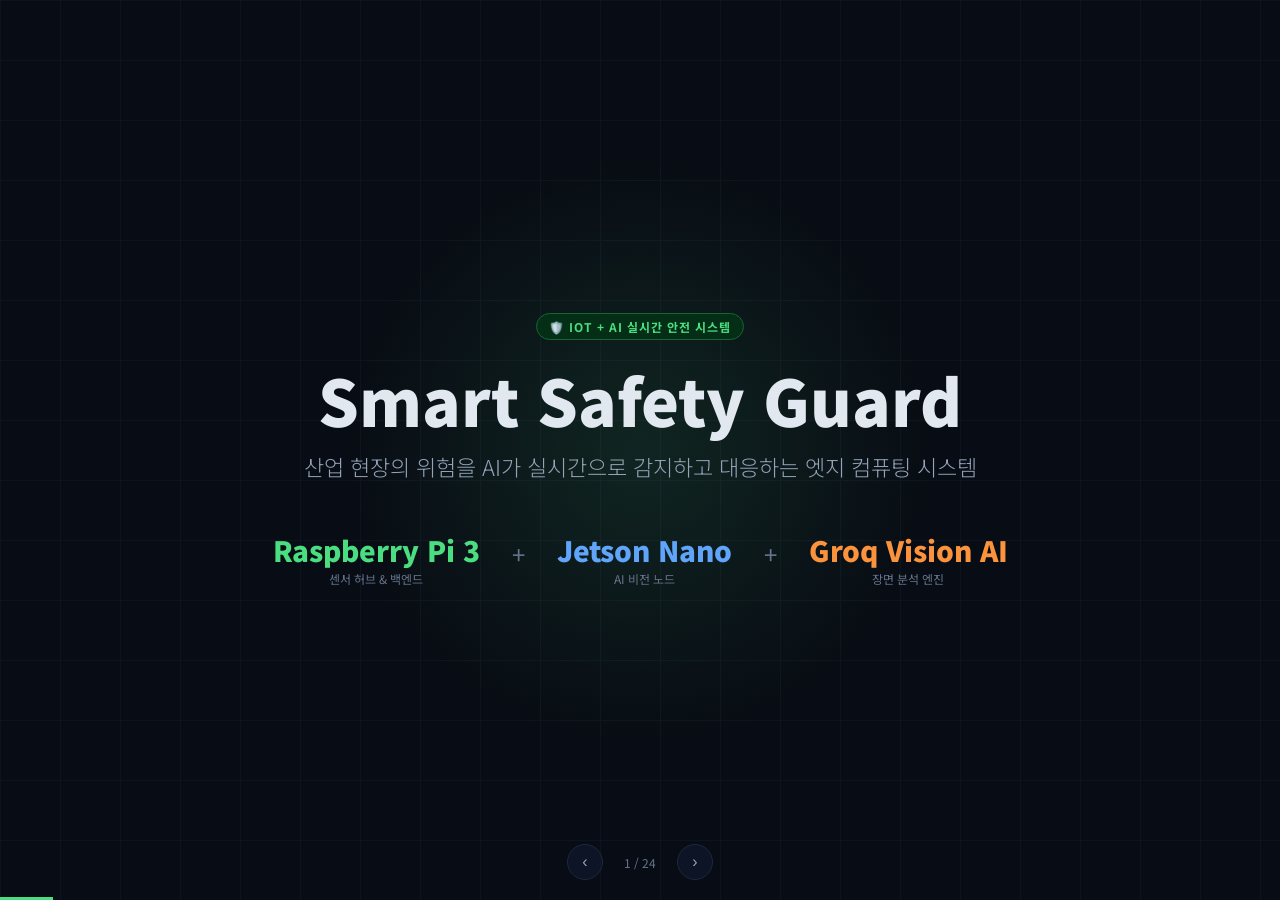
==== presentation.html @ 39b4d08e "Implement code changes to enhance functionality and improve performance" ====
<!DOCTYPE html>
<html lang="ko">
<head>
<meta charset="UTF-8"/>
<meta name="viewport" content="width=device-width, initial-scale=1.0"/>
<title>Smart Safety Guard — Presentation</title>
<link href="https://fonts.googleapis.com/css2?family=Noto+Sans+KR:wght@300;400;700;900&family=JetBrains+Mono:wght@400;700&display=swap" rel="stylesheet"/>
<style>
*,*::before,*::after{box-sizing:border-box;margin:0;padding:0;}
:root{
  --bg:#080c14; --s:#0f172a; --s2:#1e293b; --bd:#1e293b;
  --tx:#e2e8f0; --mu:#64748b; --sub:#94a3b8;
  --grn:#4ade80; --red:#f87171; --ora:#fb923c;
  --blu:#60a5fa; --pur:#c084fc; --yel:#fbbf24;
  --grn-bg:#052e16; --red-bg:#1c0a0a; --blu-bg:#0f172a;
}
html,body{width:100%;height:100%;overflow:hidden;background:var(--bg);
  font-family:"Noto Sans KR",system-ui,sans-serif;color:var(--tx);}

/* ── SLIDE ENGINE ─────────────────────────────────────────────────── */
.deck{width:100vw;height:100vh;position:relative;overflow:hidden;}
.slide{
  position:absolute;inset:0;
  display:flex;flex-direction:column;justify-content:center;align-items:center;
  padding:60px;
  opacity:0;transform:translateX(60px);
  transition:all .5s cubic-bezier(.4,0,.2,1);
  pointer-events:none;
}
.slide.active{opacity:1;transform:translateX(0);pointer-events:auto;}
.slide.exit{opacity:0;transform:translateX(-60px);}

/* ── PROGRESS & NAV ────────────────────────────────────────────────── */
.progress{position:fixed;bottom:0;left:0;height:3px;background:var(--grn);transition:width .4s;}
.nav{position:fixed;bottom:20px;left:50%;transform:translateX(-50%);
  display:flex;gap:12px;align-items:center;z-index:99;}
.nav-btn{width:36px;height:36px;border-radius:50%;border:1px solid var(--bd);
  background:rgba(15,23,42,.8);color:var(--sub);cursor:pointer;
  font-size:16px;display:flex;align-items:center;justify-content:center;transition:.2s;}
.nav-btn:hover{background:var(--s2);color:var(--tx);}
.slide-counter{font-size:12px;color:var(--mu);min-width:50px;text-align:center;font-variant-numeric:tabular-nums;}

/* ── COMMON ────────────────────────────────────────────────────────── */
.badge{display:inline-flex;align-items:center;gap:6px;padding:4px 12px;
  border-radius:999px;font-size:12px;font-weight:700;letter-spacing:.08em;text-transform:uppercase;}
.badge-grn{background:#052e16;color:var(--grn);border:1px solid #166534;}
.badge-red{background:var(--red-bg);color:var(--red);border:1px solid #7f1d1d;}
.badge-blu{background:var(--blu-bg);color:var(--blu);border:1px solid #1e3a6e;}
.badge-ora{background:#1c0f05;color:var(--ora);border:1px solid #7c2d12;}

.card{background:var(--s);border:1px solid var(--bd);border-radius:12px;padding:24px;}
.card-sm{background:var(--s);border:1px solid var(--bd);border-radius:10px;padding:16px;}
.img-box{background:var(--s2);border:2px dashed var(--bd);border-radius:10px;
  display:flex;flex-direction:column;align-items:center;justify-content:center;
  gap:8px;color:var(--mu);font-size:13px;text-align:center;}
.img-note{font-size:11px;color:var(--mu);margin-top:4px;}

.tag{font-size:11px;font-weight:700;padding:2px 8px;border-radius:4px;
  text-transform:uppercase;letter-spacing:.06em;}
.tag-grn{background:#052e16;color:var(--grn);}
.tag-red{background:var(--red-bg);color:var(--red);}
.tag-blu{background:var(--blu-bg);color:var(--blu);}
.tag-ora{background:#1c0f05;color:var(--ora);}
.tag-pur{background:#2d1557;color:var(--pur);}

.section-label{font-size:11px;font-weight:700;letter-spacing:.15em;text-transform:uppercase;
  color:var(--mu);margin-bottom:8px;}
.slide-title{font-size:42px;font-weight:900;line-height:1.15;margin-bottom:8px;}
.slide-sub{font-size:18px;color:var(--sub);font-weight:300;margin-bottom:32px;}
.h2{font-size:32px;font-weight:900;line-height:1.2;margin-bottom:6px;}
.h3{font-size:22px;font-weight:700;margin-bottom:4px;}
.body{font-size:15px;color:var(--sub);line-height:1.65;}

.grid-2{display:grid;grid-template-columns:1fr 1fr;gap:20px;width:100%;}
.grid-3{display:grid;grid-template-columns:1fr 1fr 1fr;gap:16px;width:100%;}
.grid-4{display:grid;grid-template-columns:repeat(4,1fr);gap:14px;width:100%;}

.stat-big{font-size:56px;font-weight:900;line-height:1;}
.stat-lbl{font-size:13px;color:var(--mu);margin-top:4px;font-weight:400;}

.dot{width:8px;height:8px;border-radius:50%;flex-shrink:0;}
.dot-grn{background:var(--grn);box-shadow:0 0 8px var(--grn);}
.dot-red{background:var(--red);box-shadow:0 0 8px var(--red);}
.dot-ora{background:var(--ora);box-shadow:0 0 8px var(--ora);}
.dot-blu{background:var(--blu);box-shadow:0 0 8px var(--blu);}

.flow-arrow{color:var(--mu);font-size:20px;margin:0 8px;}

.comparison-table{width:100%;border-collapse:collapse;font-size:14px;}
.comparison-table th{padding:10px 16px;text-align:left;font-size:11px;font-weight:700;
  letter-spacing:.1em;text-transform:uppercase;color:var(--mu);border-bottom:2px solid var(--bd);}
.comparison-table td{padding:10px 16px;border-bottom:1px solid var(--s2);color:var(--sub);}
.comparison-table tr:last-child td{border-bottom:none;}
.comparison-table .our{color:var(--grn);font-weight:700;}
.comparison-table .no{color:var(--mu);}
.comparison-table .yes{color:var(--grn);}
.comparison-table .partial{color:var(--yel);}
.comparison-table .highlight-row td{background:#052e16;}

/* accent line on left edge of slide */
.slide-accent{position:absolute;left:0;top:15%;bottom:15%;width:4px;
  border-radius:2px;background:linear-gradient(180deg,transparent,var(--grn),transparent);}

/* timeline */
.timeline{display:flex;flex-direction:column;gap:16px;width:100%;}
.tl-item{display:flex;gap:16px;align-items:flex-start;}
.tl-dot{width:10px;height:10px;border-radius:50%;margin-top:5px;flex-shrink:0;}
.tl-line{width:2px;background:var(--bd);flex-shrink:0;margin:0 4px;}
.tl-content{flex:1;}

/* sensor card */
.sensor-chip{display:flex;align-items:center;gap:10px;
  background:var(--s);border:1px solid var(--bd);border-radius:8px;padding:12px 16px;}
.sensor-icon{font-size:22px;flex-shrink:0;}
.sensor-name{font-size:13px;font-weight:700;}
.sensor-why{font-size:11px;color:var(--mu);margin-top:2px;}

/* scenario step */
.step{display:flex;align-items:center;gap:12px;
  background:var(--s);border:1px solid var(--bd);border-radius:8px;padding:14px 18px;}
.step-num{width:28px;height:28px;border-radius:50%;background:var(--s2);
  display:flex;align-items:center;justify-content:center;font-size:12px;
  font-weight:700;color:var(--sub);flex-shrink:0;}
.step-txt{font-size:14px;}
.step-arrow{color:var(--mu);font-size:18px;flex-shrink:0;}

/* code block */
.code{background:#020712;border:1px solid var(--bd);border-radius:8px;
  padding:16px 20px;font-family:"JetBrains Mono",monospace;font-size:12px;
  color:#94a3b8;line-height:1.7;}
.code .k{color:#60a5fa;} .code .s{color:#4ade80;} .code .n{color:#fb923c;}
.code .c{color:#334155;}

/* accent bar on slide top */
.top-bar{width:100%;display:flex;align-items:center;justify-content:space-between;
  margin-bottom:36px;flex-shrink:0;}

/* TITLE SLIDE specific */
.title-bg{position:absolute;inset:0;overflow:hidden;z-index:0;}
.title-grid{position:absolute;inset:0;
  background-image:linear-gradient(var(--bd) 1px,transparent 1px),
                   linear-gradient(90deg,var(--bd) 1px,transparent 1px);
  background-size:60px 60px;opacity:.3;}
.title-glow{position:absolute;width:600px;height:600px;border-radius:50%;
  background:radial-gradient(circle,rgba(74,222,128,.12),transparent 70%);
  top:50%;left:50%;transform:translate(-50%,-50%);}

/* bar chart visual */
.bar-chart{display:flex;align-items:flex-end;gap:8px;height:80px;}
.bar{flex:1;border-radius:4px 4px 0 0;transition:height .5s;}

/* highlight number */
.num-highlight{font-size:48px;font-weight:900;line-height:1;
  background:linear-gradient(135deg,var(--grn),var(--blu));
  -webkit-background-clip:text;-webkit-text-fill-color:transparent;}

</style>
</head>
<body>

<div class="deck" id="deck">

<!-- ═══════════════════════════════════════════════ SLIDE 1 — TITLE -->
<section class="slide active" id="s1">
  <div class="title-bg">
    <div class="title-grid"></div>
    <div class="title-glow"></div>
  </div>
  <div style="position:relative;z-index:1;text-align:center;width:100%;">
    <div class="badge badge-grn" style="margin-bottom:24px;">🛡️ IoT + AI 실시간 안전 시스템</div>
    <h1 style="font-size:64px;font-weight:900;line-height:1.1;margin-bottom:16px;">
      Smart Safety Guard
    </h1>
    <p style="font-size:22px;color:var(--sub);font-weight:300;margin-bottom:48px;">
      산업 현장의 위험을 AI가 실시간으로 감지하고 대응하는 엣지 컴퓨팅 시스템
    </p>
    <div style="display:flex;justify-content:center;gap:32px;flex-wrap:wrap;">
      <div style="text-align:center;">
        <div style="font-size:28px;font-weight:900;color:var(--grn);">Raspberry Pi 3</div>
        <div style="font-size:12px;color:var(--mu);">센서 허브 &amp; 백엔드</div>
      </div>
      <div style="color:var(--mu);font-size:24px;line-height:2;">+</div>
      <div style="text-align:center;">
        <div style="font-size:28px;font-weight:900;color:var(--blu);">Jetson Nano</div>
        <div style="font-size:12px;color:var(--mu);">AI 비전 노드</div>
      </div>
      <div style="color:var(--mu);font-size:24px;line-height:2;">+</div>
      <div style="text-align:center;">
        <div style="font-size:28px;font-weight:900;color:var(--ora);">Groq Vision AI</div>
        <div style="font-size:12px;color:var(--mu);">장면 분석 엔진</div>
      </div>
    </div>
  </div>
</section>

<!-- ═══════════════════════════════════════════════ SLIDE 2 — PROBLEM -->
<section class="slide" id="s2">
  <div class="slide-accent"></div>
  <div class="top-bar">
    <span class="section-label">문제 인식</span>
    <span class="badge badge-red">산업재해 현황</span>
  </div>
  <div class="h2" style="margin-bottom:32px;">매년 반복되는 산업 현장 사고 😟</div>
  <div class="grid-3" style="margin-bottom:28px;">
    <div class="card" style="text-align:center;border-color:#7f1d1d;">
      <div class="stat-big" style="color:var(--red);">89,000</div>
      <div class="stat-lbl">연간 산업재해 건수 (한국)</div>
    </div>
    <div class="card" style="text-align:center;border-color:#7c2d12;">
      <div class="stat-big" style="color:var(--ora);">2,300<span style="font-size:28px;">명</span></div>
      <div class="stat-lbl">연간 산업재해 사망자 수</div>
    </div>
    <div class="card" style="text-align:center;border-color:#1e3a5f;">
      <div class="stat-big" style="color:var(--blu);">27조</div>
      <div class="stat-lbl">연간 산재 경제적 손실 (원)</div>
    </div>
  </div>
  <!-- IMAGE PLACEHOLDER -->
  <div class="img-box" style="width:100%;height:140px;">
    <span style="font-size:32px;">🖼️</span>
    <span>산업 현장 사고 뉴스 이미지 삽입</span>
    <span class="img-note">가스 폭발 / 화재 / 작업자 사고 관련 사진</span>
  </div>
</section>

<!-- ═══════════════════════════════════════════════ SLIDE 3 — WHY THIS PROJECT -->
<section class="slide" id="s3">
  <div class="slide-accent" style="background:linear-gradient(180deg,transparent,var(--ora),transparent);"></div>
  <div class="top-bar">
    <span class="section-label">프로젝트 동기</span>
    <span class="badge badge-ora">Motivation</span>
  </div>
  <div class="h2" style="margin-bottom:32px;">기존 시스템으로는 부족하다</div>
  <div class="grid-2">
    <div>
      <div class="h3" style="color:var(--red);margin-bottom:16px;">❌ 기존 방식의 한계</div>
      <div style="display:flex;flex-direction:column;gap:10px;">
        <div class="step"><span style="font-size:18px;">📹</span><div><b>CCTV만으로는</b><br/><span class="body">사람이 직접 모니터링 → 24시간 불가능</span></div></div>
        <div class="step"><span style="font-size:18px;">🚨</span><div><b>단순 센서 경보</b><br/><span class="body">센서 단독 동작 → 오경보 빈번, 맥락 파악 불가</span></div></div>
        <div class="step"><span style="font-size:18px;">💸</span><div><b>산업용 솔루션</b><br/><span class="body">수천만 원 비용 → 중소 사업장 도입 불가</span></div></div>
        <div class="step"><span style="font-size:18px;">📱</span><div><b>원격 대응 없음</b><br/><span class="body">현장에 없으면 아무것도 할 수 없음</span></div></div>
      </div>
    </div>
    <div>
      <div class="h3" style="color:var(--grn);margin-bottom:16px;">✅ 우리가 만든 것</div>
      <div style="display:flex;flex-direction:column;gap:10px;">
        <div class="step"><span style="font-size:18px;">🤖</span><div><b>AI 자동 분석</b><br/><span class="body">카메라 영상을 AI가 24시간 자동 판단</span></div></div>
        <div class="step"><span style="font-size:18px;">🔗</span><div><b>멀티 센서 융합</b><br/><span class="body">5종 센서 + 카메라 + AI → 정확한 위험 판단</span></div></div>
        <div class="step"><span style="font-size:18px;">💰</span><div><b>저비용 엣지 컴퓨팅</b><br/><span class="body">$100 이하 하드웨어로 엔터프라이즈급 기능</span></div></div>
        <div class="step"><span style="font-size:18px;">📲</span><div><b>텔레그램 원격 제어</b><br/><span class="body">어디서든 실시간 확인 및 제어</span></div></div>
      </div>
    </div>
  </div>
</section>

<!-- ═══════════════════════════════════════════════ SLIDE 4 — SYSTEM OVERVIEW -->
<section class="slide" id="s4">
  <div class="top-bar">
    <span class="section-label">시스템 개요</span>
    <span class="badge badge-blu">System Overview</span>
  </div>
  <div class="h2" style="text-align:center;margin-bottom:36px;">하나의 시스템, 세 가지 핵심 기능</div>
  <div class="grid-3" style="margin-bottom:24px;">
    <div class="card" style="text-align:center;border-color:#166534;">
      <div style="font-size:48px;margin-bottom:12px;">📡</div>
      <div class="h3" style="color:var(--grn);">감지 (Sense)</div>
      <div class="body" style="margin-top:8px;">5종 센서 + USB 카메라<br/>실시간 환경 데이터 수집</div>
      <div style="margin-top:12px;display:flex;flex-direction:column;gap:4px;">
        <span class="tag tag-grn">가스 · 온도 · 거리</span>
        <span class="tag tag-grn">움직임 · 사람 탐지</span>
      </div>
    </div>
    <div class="card" style="text-align:center;border-color:#1e3a5f;">
      <div style="font-size:48px;margin-bottom:12px;">🧠</div>
      <div class="h3" style="color:var(--blu);">분석 (Analyze)</div>
      <div class="body" style="margin-top:8px;">YOLOv5 엣지 AI + Groq Vision<br/>맥락을 이해하는 지능형 판단</div>
      <div style="margin-top:12px;display:flex;flex-direction:column;gap:4px;">
        <span class="tag tag-blu">실시간 사람 탐지</span>
        <span class="tag tag-blu">AI 장면 분석</span>
      </div>
    </div>
    <div class="card" style="text-align:center;border-color:#7c2d12;">
      <div style="font-size:48px;margin-bottom:12px;">🚨</div>
      <div class="h3" style="color:var(--ora);">대응 (Alert)</div>
      <div class="body" style="margin-top:8px;">다층 경보 시스템<br/>자동 액추에이터 + 텔레그램</div>
      <div style="margin-top:12px;display:flex;flex-direction:column;gap:4px;">
        <span class="tag tag-ora">LED · 버저 · 팬</span>
        <span class="tag tag-ora">텔레그램 실시간 알림</span>
      </div>
    </div>
  </div>
  <div class="img-box" style="width:100%;height:100px;">
    <span style="font-size:24px;">🖼️</span>
    <span>전체 시스템 사진 (센서 + Pi + Jetson Nano + 모니터)</span>
  </div>
</section>

<!-- ═══════════════════════════════════════════════ SLIDE 5 — ARCHITECTURE -->
<section class="slide" id="s5">
  <div class="top-bar">
    <span class="section-label">시스템 아키텍처</span>
    <span class="badge badge-blu">Architecture</span>
  </div>
  <div class="h2" style="margin-bottom:28px;">두 노드 엣지 컴퓨팅 구조</div>
  <div style="width:100%;display:flex;gap:16px;align-items:stretch;">
    <!-- Sensors -->
    <div class="card" style="flex:1;border-color:#166534;">
      <div class="section-label" style="color:var(--grn);">센서 레이어</div>
      <div style="display:flex;flex-direction:column;gap:6px;margin-top:10px;font-size:13px;">
        <div>💨 MQ-2 가스 센서</div>
        <div>🌡️ DHT22 온습도</div>
        <div>📏 HC-SR04 초음파</div>
        <div>🔦 PIR 동작 감지</div>
        <div>📷 USB 웹캠</div>
      </div>
    </div>
    <div class="step-arrow">→</div>
    <!-- Jetson Nano -->
    <div class="card" style="flex:1.3;border-color:#1e3a5f;">
      <div class="section-label" style="color:var(--blu);">Jetson Nano</div>
      <div style="font-size:12px;margin-top:10px;color:var(--sub);line-height:1.7;">
        🤖 YOLOv5n 실행<br/>
        👁️ 사람 탐지 + 위험구역<br/>
        🖼️ 프레임 10FPS → Pi 전송<br/>
        <span style="color:var(--blu);">POST /api/frame<br/>POST /api/detection</span>
      </div>
    </div>
    <div class="step-arrow">→</div>
    <!-- Raspberry Pi -->
    <div class="card" style="flex:1.8;border-color:#7c2d12;border-width:2px;">
      <div class="section-label" style="color:var(--ora);">Raspberry Pi 3 — 중앙 허브</div>
      <div style="display:grid;grid-template-columns:1fr 1fr;gap:6px;margin-top:10px;font-size:12px;color:var(--sub);">
        <div>🐍 Flask API :5000</div>
        <div>🗄️ SQLite DB</div>
        <div>⚡ SSE 실시간 스트림</div>
        <div>🤖 Groq Vision AI</div>
        <div>📲 텔레그램 봇</div>
        <div>⏱️ 2초 센서 폴링</div>
      </div>
    </div>
    <div class="step-arrow">→</div>
    <!-- Clients -->
    <div style="display:flex;flex-direction:column;gap:8px;flex:1;">
      <div class="card-sm" style="border-color:#1e3a6e;">
        <div style="font-size:11px;color:var(--blu);">🌐 웹 대시보드</div>
        <div style="font-size:11px;color:var(--mu);">실시간 3열 레이아웃</div>
      </div>
      <div class="card-sm" style="border-color:#166534;">
        <div style="font-size:11px;color:var(--grn);">📱 텔레그램 봇</div>
        <div style="font-size:11px;color:var(--mu);">원격 알림 + 제어</div>
      </div>
      <div class="card-sm" style="border-color:#7c2d12;">
        <div style="font-size:11px;color:var(--ora);">🚨 액추에이터</div>
        <div style="font-size:11px;color:var(--mu);">LED · 버저 · 팬</div>
      </div>
    </div>
  </div>
</section>

<!-- ═══════════════════════════════════════════════ SLIDE 6 — HARDWARE -->
<section class="slide" id="s6">
  <div class="top-bar">
    <span class="section-label">하드웨어 구성</span>
    <span class="badge badge-grn">Hardware Stack</span>
  </div>
  <div class="h2" style="margin-bottom:28px;">센서 선택의 이유</div>
  <div style="display:grid;grid-template-columns:repeat(5,1fr);gap:12px;width:100%;margin-bottom:20px;">
    <div class="card" style="text-align:center;">
      <div style="font-size:32px;margin-bottom:8px;">💨</div>
      <div style="font-size:13px;font-weight:700;">MQ-2</div>
      <div class="tag tag-red" style="margin-top:6px;">가스/연기</div>
      <div style="font-size:11px;color:var(--mu);margin-top:8px;">화재·가스 누출 초기 감지. 디지털 출력으로 간단한 연결</div>
    </div>
    <div class="card" style="text-align:center;">
      <div style="font-size:32px;margin-bottom:8px;">🌡️</div>
      <div style="font-size:13px;font-weight:700;">DHT22</div>
      <div class="tag tag-ora" style="margin-top:6px;">온도·습도</div>
      <div style="font-size:11px;color:var(--mu);margin-top:8px;">과열 감지 및 작업 환경 쾌적도 측정. 정밀도 높음</div>
    </div>
    <div class="card" style="text-align:center;">
      <div style="font-size:32px;margin-bottom:8px;">📏</div>
      <div style="font-size:13px;font-weight:700;">HC-SR04</div>
      <div class="tag tag-blu" style="margin-top:6px;">초음파 거리</div>
      <div style="font-size:11px;color:var(--mu);margin-top:8px;">위험구역 침입 감지. 50cm 이하 접근 시 즉시 경보</div>
    </div>
    <div class="card" style="text-align:center;">
      <div style="font-size:32px;margin-bottom:8px;">🔦</div>
      <div style="font-size:13px;font-weight:700;">PIR</div>
      <div class="tag tag-pur" style="margin-top:6px;">동작 감지</div>
      <div style="font-size:11px;color:var(--mu);margin-top:8px;">저전력·저비용으로 사람 움직임을 빠르게 감지</div>
    </div>
    <div class="card" style="text-align:center;">
      <div style="font-size:32px;margin-bottom:8px;">📷</div>
      <div style="font-size:13px;font-weight:700;">USB Webcam</div>
      <div class="tag tag-grn" style="margin-top:6px;">비전</div>
      <div style="font-size:11px;color:var(--mu);margin-top:8px;">Jetson Nano와 연결. 640×480 영상을 AI가 분석</div>
    </div>
  </div>
  <!-- Actuators -->
  <div class="card" style="width:100%;">
    <div class="section-label" style="margin-bottom:12px;">액추에이터 (Actuators) — 자동 대응 장치</div>
    <div style="display:flex;gap:24px;">
      <div style="display:flex;align-items:center;gap:8px;"><span style="font-size:20px;">💡</span><div><b style="font-size:13px;">LED (위험/안전)</b><br/><span style="font-size:11px;color:var(--mu);">경보 시 빨간 LED, 정상 시 초록 LED</span></div></div>
      <div style="display:flex;align-items:center;gap:8px;"><span style="font-size:20px;">🔔</span><div><b style="font-size:13px;">버저 (Buzzer)</b><br/><span style="font-size:11px;color:var(--mu);">새 경보 발생 시 3초 자동 경보음</span></div></div>
      <div style="display:flex;align-items:center;gap:8px;"><span style="font-size:20px;">🌀</span><div><b style="font-size:13px;">냉각 팬</b><br/><span style="font-size:11px;color:var(--mu);">가스/과열 감지 시 자동 환기</span></div></div>
    </div>
  </div>
</section>

<!-- ═══════════════════════════════════════════════ SLIDE 7 — AI STACK -->
<section class="slide" id="s7">
  <div class="top-bar">
    <span class="section-label">AI 기술 스택</span>
    <span class="badge badge-pur" style="background:#2d1557;color:var(--pur);border-color:#7e22ce;">AI Stack</span>
  </div>
  <div class="h2" style="margin-bottom:28px;">두 단계의 AI — 엣지 + 클라우드</div>
  <div class="grid-2">
    <!-- YOLOv5 -->
    <div class="card" style="border-color:#1e3a5f;">
      <div style="display:flex;align-items:center;gap:12px;margin-bottom:16px;">
        <span style="font-size:32px;">🦾</span>
        <div>
          <div class="h3">YOLOv5n on Jetson Nano</div>
          <div class="badge badge-blu" style="font-size:10px;margin-top:4px;">엣지 AI (Edge AI)</div>
        </div>
      </div>
      <div style="display:flex;flex-direction:column;gap:8px;">
        <div class="card-sm" style="font-size:13px;"><b>역할:</b> 사람 실시간 탐지 (5 FPS)</div>
        <div class="card-sm" style="font-size:13px;"><b>위험구역:</b> 미리 설정한 픽셀 영역 침입 감지</div>
        <div class="card-sm" style="font-size:13px;"><b>왜 Jetson?</b> GPU 내장 → CPU보다 10× 빠른 추론</div>
        <div class="card-sm" style="font-size:13px;"><b>왜 YOLOv5n?</b> 소형 모델 → 저지연 (latency) 실시간 처리</div>
      </div>
    </div>
    <!-- Groq Vision -->
    <div class="card" style="border-color:#7e22ce;">
      <div style="display:flex;align-items:center;gap:12px;margin-bottom:16px;">
        <span style="font-size:32px;">🔮</span>
        <div>
          <div class="h3">Groq Vision API</div>
          <div class="badge" style="background:#2d1557;color:var(--pur);border:1px solid #7e22ce;font-size:10px;margin-top:4px;">Llama 4 Scout 17B</div>
        </div>
      </div>
      <div style="display:flex;flex-direction:column;gap:8px;">
        <div class="card-sm" style="font-size:13px;"><b>역할:</b> 카메라 영상 → 안전 상황 판단</div>
        <div class="card-sm" style="font-size:13px;"><b>판단 항목:</b> 화재·연기·PPE·위험요소·사람 위치</div>
        <div class="card-sm" style="font-size:13px;"><b>왜 Groq?</b> 업계 최고속 LLM 추론 속도 (Ultra-low latency)</div>
        <div class="card-sm" style="font-size:13px;"><b>왜 Vision?</b> 센서만으로 모르는 맥락을 영상으로 보완</div>
      </div>
    </div>
  </div>
</section>

<!-- ═══════════════════════════════════════════════ SLIDE 8 — AI ANALYSIS RESULT -->
<section class="slide" id="s8">
  <div class="top-bar">
    <span class="section-label">AI 분석 결과</span>
    <span class="badge badge-pur" style="background:#2d1557;color:var(--pur);border-color:#7e22ce;">Groq Vision Output</span>
  </div>
  <div class="h2" style="margin-bottom:24px;">AI가 카메라를 보고 이렇게 분석합니다</div>
  <div class="grid-2">
    <div>
      <div class="section-label" style="margin-bottom:10px;">AI 입력 (Input)</div>
      <div class="code">
        <span class="c">// 카메라 프레임 + 센서 컨텍스트</span><br/>
        <span class="k">sensor_context</span>: {<br/>
        &nbsp;&nbsp;<span class="n">gas</span>: <span class="s">"TRIGGERED"</span>,<br/>
        &nbsp;&nbsp;<span class="n">temp</span>: <span class="s">38.5°C</span>,<br/>
        &nbsp;&nbsp;<span class="n">distance</span>: <span class="s">35cm</span>,<br/>
        &nbsp;&nbsp;<span class="n">trigger</span>: <span class="s">"GAS"</span><br/>
        }<br/>
        <span class="k">image</span>: <span class="s">JPEG frame from Nano</span>
      </div>
      <div style="margin-top:16px;">
        <div class="section-label" style="margin-bottom:10px;">AI 시각 분석 가이드</div>
        <div style="display:flex;flex-direction:column;gap:6px;font-size:13px;">
          <div>🔥 화재 여부 (Fire visible?)</div>
          <div>💨 연기 여부 (Smoke/haze visible?)</div>
          <div>👷 작업자 수 및 위치</div>
          <div>🦺 PPE 착용 여부 (안전모·조끼·장갑)</div>
          <div>⚠️ 위험요소 (낙하물·유출물·막힌 통로)</div>
        </div>
      </div>
    </div>
    <div>
      <div class="section-label" style="margin-bottom:10px;">AI 출력 (Output)</div>
      <div class="card" style="border-color:#7f1d1d;margin-bottom:12px;">
        <div style="display:flex;align-items:center;gap:10px;margin-bottom:12px;">
          <span class="tag tag-red">HIGH</span>
          <span style="font-size:13px;font-weight:700;">위협 수준 (Threat Level)</span>
        </div>
        <div style="display:flex;flex-direction:column;gap:8px;font-size:13px;">
          <div><span style="color:var(--mu);">🔍 장면:</span> 공장 내부, 가스 호스 근처 1명 발견</div>
          <div><span style="color:var(--ora);">⚠️ 위험:</span> 가스 누출 가능. 작업자 안전모 미착용</div>
          <div><span style="color:var(--grn);">✅ 조치:</span> 즉시 대피, 환기팬 가동, 관리자 연락</div>
          <div><span style="color:var(--mu);">📋 요약:</span> 가스 센서 반응, 작업자 위험 구역 내 PPE 미착용</div>
        </div>
      </div>
      <div class="card-sm" style="display:grid;grid-template-columns:1fr 1fr;gap:8px;font-size:12px;">
        <div>🔥 화재: <span style="color:var(--grn);">없음</span></div>
        <div>💨 연기: <span style="color:var(--yel);">확인 필요</span></div>
        <div>👤 사람: <span style="color:var(--ora);">1명</span></div>
        <div>🦺 PPE: <span style="color:var(--red);">미착용</span></div>
      </div>
    </div>
  </div>
</section>

<!-- ═══════════════════════════════════════════════ SLIDE 9 — DATA FLOW -->
<section class="slide" id="s9">
  <div class="top-bar">
    <span class="section-label">데이터 흐름</span>
    <span class="badge badge-grn">Data Flow</span>
  </div>
  <div class="h2" style="margin-bottom:28px;">실시간 데이터 파이프라인</div>
  <div style="width:100%;display:flex;flex-direction:column;gap:12px;">
    <!-- Row 1 -->
    <div style="display:flex;align-items:center;gap:8px;">
      <div class="card-sm" style="flex:1;border-color:#166534;">
        <div style="font-size:11px;color:var(--grn);font-weight:700;margin-bottom:4px;">① 센서 폴링 (2초마다)</div>
        <div style="font-size:12px;">MQ-2 · DHT22 · HC-SR04 → <code style="color:var(--grn)">sensors.read_all()</code></div>
      </div>
      <span class="flow-arrow">→</span>
      <div class="card-sm" style="flex:1;border-color:#7c2d12;">
        <div style="font-size:11px;color:var(--ora);font-weight:700;margin-bottom:4px;">② 경보 판단</div>
        <div style="font-size:12px;"><code style="color:var(--ora)">alerts.evaluate()</code> → 임계값 비교 → 경보 발생</div>
      </div>
      <span class="flow-arrow">→</span>
      <div class="card-sm" style="flex:1;border-color:#1e3a5f;">
        <div style="font-size:11px;color:var(--blu);font-weight:700;margin-bottom:4px;">③ DB 저장</div>
        <div style="font-size:12px;">SQLite → sensor_readings, safety_events</div>
      </div>
    </div>
    <!-- Row 2 -->
    <div style="display:flex;align-items:center;gap:8px;">
      <div class="card-sm" style="flex:1;border-color:#2d1557;">
        <div style="font-size:11px;color:var(--pur);font-weight:700;margin-bottom:4px;">④ AI 분석 (비동기)</div>
        <div style="font-size:12px;">Groq Vision API → 장면 안전 판단 → DB 저장</div>
      </div>
      <span class="flow-arrow">→</span>
      <div class="card-sm" style="flex:1;border-color:#166534;">
        <div style="font-size:11px;color:var(--grn);font-weight:700;margin-bottom:4px;">⑤ SSE 브로드캐스트</div>
        <div style="font-size:12px;"><code style="color:var(--grn)">push_sse_update()</code> → 브라우저 실시간 업데이트</div>
      </div>
      <span class="flow-arrow">→</span>
      <div class="card-sm" style="flex:1;border-color:#1e3a6e;">
        <div style="font-size:11px;color:var(--blu);font-weight:700;margin-bottom:4px;">⑥ 텔레그램 알림</div>
        <div style="font-size:12px;">경보 + AI 결과 + 카메라 사진 → 텔레그램 전송</div>
      </div>
    </div>
    <!-- Jetson Row -->
    <div class="card" style="border-color:#1e3a5f;width:100%;">
      <div style="display:flex;align-items:center;gap:12px;">
        <span style="font-size:20px;">🎥</span>
        <div style="font-size:13px;"><b>Jetson Nano 병렬 스트림</b> — YOLOv5 추론 (5FPS) + JPEG 전송 (10FPS) → <code style="color:var(--blu)">POST /api/frame + /api/detection</code></div>
      </div>
    </div>
  </div>
</section>

<!-- ═══════════════════════════════════════════════ SLIDE 10 — DASHBOARD -->
<section class="slide" id="s10">
  <div class="top-bar">
    <span class="section-label">웹 대시보드</span>
    <span class="badge badge-grn">Live Dashboard</span>
  </div>
  <div class="h2" style="margin-bottom:20px;">모든 정보를 한 화면에 — 스크롤 없이</div>
  <!-- IMAGE PLACEHOLDER -->
  <div class="img-box" style="width:100%;height:260px;margin-bottom:16px;">
    <span style="font-size:40px;">🖼️</span>
    <span style="font-size:15px;font-weight:700;">대시보드 스크린샷 삽입</span>
    <span class="img-note">http://10.198.137.204:5000/ 에서 캡처</span>
  </div>
  <div class="grid-3">
    <div class="card-sm" style="border-color:#166534;">
      <div class="tag tag-grn" style="margin-bottom:6px;">Left</div>
      <div style="font-size:13px;">📷 카메라 라이브 피드<br/>🤖 AI 분석 결과 패널</div>
    </div>
    <div class="card-sm" style="border-color:#1e3a5f;">
      <div class="tag tag-blu" style="margin-bottom:6px;">Center</div>
      <div style="font-size:13px;">📊 6개 센서 카드 (실시간)<br/>⚡ 액추에이터 상태<br/>🎮 수동 제어 버튼</div>
    </div>
    <div class="card-sm" style="border-color:#7c2d12;">
      <div class="tag tag-ora" style="margin-bottom:6px;">Right</div>
      <div style="font-size:13px;">📈 온도·거리 히스토리 차트<br/>📋 안전 이벤트 로그</div>
    </div>
  </div>
</section>

<!-- ═══════════════════════════════════════════════ SLIDE 11 — TELEGRAM BOT -->
<section class="slide" id="s11">
  <div class="top-bar">
    <span class="section-label">텔레그램 봇</span>
    <span class="badge badge-blu">Telegram Bot</span>
  </div>
  <div class="h2" style="margin-bottom:24px;">현장 밖에서도 완전한 원격 제어</div>
  <div class="grid-2">
    <div>
      <div class="section-label" style="margin-bottom:12px;">자동 알림 (Auto Notification)</div>
      <div style="display:flex;flex-direction:column;gap:8px;">
        <div class="card-sm"><span style="color:var(--red);">⚠️ 경보 발생 시</span><br/><span style="font-size:12px;color:var(--mu);">경보 종류 + 전체 센서값 즉시 전송</span></div>
        <div class="card-sm"><span style="color:var(--pur);">🤖 AI 분석 완료 시</span><br/><span style="font-size:12px;color:var(--mu);">카메라 사진 + 분석 결과 함께 전송</span></div>
        <div class="card-sm"><span style="color:var(--grn);">🟢 시스템 시작 시</span><br/><span style="font-size:12px;color:var(--mu);">"Smart Safety Guard Online" 자동 알림</span></div>
      </div>
    </div>
    <div>
      <div class="section-label" style="margin-bottom:12px;">원격 명령어 (Commands)</div>
      <div style="display:grid;grid-template-columns:1fr 1fr;gap:6px;font-size:13px;">
        <div class="card-sm"><code style="color:var(--grn)">/status</code><br/><span style="font-size:11px;color:var(--mu);">현재 센서 현황</span></div>
        <div class="card-sm"><code style="color:var(--red)">/alerts</code><br/><span style="font-size:11px;color:var(--mu);">최근 5개 경보</span></div>
        <div class="card-sm"><code style="color:var(--blu)">/photo</code><br/><span style="font-size:11px;color:var(--mu);">카메라 현재 화면</span></div>
        <div class="card-sm"><code style="color:var(--pur)">/analyze</code><br/><span style="font-size:11px;color:var(--mu);">AI 분석 즉시 실행</span></div>
        <div class="card-sm"><code style="color:var(--ora)">/silence</code><br/><span style="font-size:11px;color:var(--mu);">버저 즉시 정지</span></div>
        <div class="card-sm"><code style="color:var(--grn)">/led_on</code><br/><span style="font-size:11px;color:var(--mu);">LED 원격 제어</span></div>
      </div>
    </div>
  </div>
  <!-- IMAGE PLACEHOLDER -->
  <div class="img-box" style="width:100%;height:90px;margin-top:16px;">
    <span style="font-size:20px;">📱</span>
    <span>텔레그램 봇 채팅 스크린샷 — 경보 메시지 + 카메라 사진 전송 화면</span>
  </div>
</section>

<!-- ═══════════════════════════════════════════════ SLIDE 12 — ALERT SYSTEM -->
<section class="slide" id="s12">
  <div class="top-bar">
    <span class="section-label">경보 시스템</span>
    <span class="badge badge-red">Multi-Layer Alert</span>
  </div>
  <div class="h2" style="margin-bottom:28px;">다층 경보 — 절대 놓치지 않는다</div>
  <div style="width:100%;overflow-x:auto;">
    <table class="comparison-table">
      <thead>
        <tr>
          <th>위험 유형</th><th>감지 조건</th><th>LED</th><th>버저</th><th>팬</th><th>텔레그램</th><th>AI 분석</th>
        </tr>
      </thead>
      <tbody>
        <tr>
          <td><span class="tag tag-ora">💨 가스</span></td>
          <td style="font-size:12px;">MQ-2 3회 연속 감지</td>
          <td class="yes">🔴 ON</td><td class="yes">✅ 3초</td><td class="yes">✅ ON</td><td class="yes">✅ 즉시</td><td class="yes">✅</td>
        </tr>
        <tr class="highlight-row">
          <td><span class="tag tag-blu">📏 근접</span></td>
          <td style="font-size:12px;">거리 < 50cm</td>
          <td class="yes">🔴 ON</td><td class="yes">✅ 3초</td><td class="no">—</td><td class="yes">✅ 즉시</td><td class="yes">✅</td>
        </tr>
        <tr>
          <td><span class="tag tag-red">🌡️ 과열</span></td>
          <td style="font-size:12px;">온도 > 40°C</td>
          <td class="yes">🔴 ON</td><td class="yes">✅ 3초</td><td class="yes">✅ ON</td><td class="yes">✅ 즉시</td><td class="yes">✅</td>
        </tr>
        <tr>
          <td><span class="tag tag-pur">🚶 동작</span></td>
          <td style="font-size:12px;">PIR 반응</td>
          <td class="yes">🔴 ON</td><td class="yes">✅ 3초</td><td class="no">—</td><td class="yes">✅ 즉시</td><td class="yes">✅</td>
        </tr>
        <tr>
          <td><span class="tag tag-red">👁️ 사람</span></td>
          <td style="font-size:12px;">YOLO 위험구역 진입</td>
          <td class="partial">⚡ SSE</td><td class="no">—</td><td class="no">—</td><td class="yes">✅ 즉시</td><td class="yes">✅</td>
        </tr>
      </tbody>
    </table>
  </div>
  <div class="card" style="width:100%;margin-top:16px;border-color:#166534;">
    <div style="display:flex;gap:20px;align-items:center;font-size:13px;">
      <div><b>🛡️ 가스 센서 오경보 방지:</b> 히스테리시스(Hysteresis) 필터 — 3회 연속 감지 후 경보 발생. 노이즈 방지.</div>
      <div><b>⏱️ 버저:</b> 엣지 트리거 — 새 경보 시 1회만 울리고 자동 종료. 과도 경보 방지.</div>
    </div>
  </div>
</section>

<!-- ═══════════════════════════════════════════════ SLIDE 13 — DATABASE -->
<section class="slide" id="s13">
  <div class="top-bar">
    <span class="section-label">데이터베이스</span>
    <span class="badge badge-blu">Database Design</span>
  </div>
  <div class="h2" style="margin-bottom:24px;">SQLite — 경량·고성능 로컬 DB</div>
  <div class="grid-2">
    <div style="display:flex;flex-direction:column;gap:10px;">
      <div class="card-sm" style="border-color:#166534;">
        <div style="color:var(--grn);font-weight:700;font-size:13px;margin-bottom:6px;">📊 sensor_readings</div>
        <div class="code" style="font-size:11px;">id · timestamp · pir · distance<br/>gas · temp · humidity</div>
        <div style="font-size:11px;color:var(--mu);margin-top:4px;">2초마다 저장 → 하루 43,200건</div>
      </div>
      <div class="card-sm" style="border-color:#7f1d1d;">
        <div style="color:var(--red);font-weight:700;font-size:13px;margin-bottom:6px;">🚨 safety_events</div>
        <div class="code" style="font-size:11px;">id · timestamp · event_type · details</div>
        <div style="font-size:11px;color:var(--mu);margin-top:4px;">GAS·PROXIMITY·OVERHEAT·MOTION·PERSON</div>
      </div>
    </div>
    <div style="display:flex;flex-direction:column;gap:10px;">
      <div class="card-sm" style="border-color:#1e3a5f;">
        <div style="color:var(--blu);font-weight:700;font-size:13px;margin-bottom:6px;">👁️ vision_events</div>
        <div class="code" style="font-size:11px;">id · timestamp · person_detected<br/>in_danger_zone · confidence</div>
        <div style="font-size:11px;color:var(--mu);margin-top:4px;">Jetson Nano YOLO 탐지 결과</div>
      </div>
      <div class="card-sm" style="border-color:#7e22ce;">
        <div style="color:var(--pur);font-weight:700;font-size:13px;margin-bottom:6px;">🤖 ai_analyses</div>
        <div class="code" style="font-size:11px;">id · timestamp · trigger · threat_level<br/>scene_desc · risk · action · summary</div>
        <div style="font-size:11px;color:var(--mu);margin-top:4px;">Groq Vision 분석 결과 영구 저장</div>
      </div>
    </div>
  </div>
  <div class="card" style="width:100%;margin-top:14px;">
    <div style="font-size:13px;color:var(--sub);">
      💡 <b>왜 SQLite?</b> Raspberry Pi 환경에서 설치 불필요 · 파일 기반 · Python 내장 지원 · 읽기 집중 워크로드에 최적. MySQL/PostgreSQL 대비 오버헤드 없음.
    </div>
  </div>
</section>

<!-- ═══════════════════════════════════════════════ SLIDE 14 — DAILY REPORT -->
<section class="slide" id="s14">
  <div class="top-bar">
    <span class="section-label">일일 리포트</span>
    <span class="badge badge-grn">Daily Report</span>
  </div>
  <div class="h2" style="margin-bottom:20px;">하루를 한눈에 — 데이터 기반 안전 분석</div>
  <!-- IMAGE PLACEHOLDER -->
  <div class="img-box" style="width:100%;height:180px;margin-bottom:16px;">
    <span style="font-size:32px;">🖼️</span>
    <span>리포트 페이지 스크린샷 (/report)</span>
    <span class="img-note">9개 통계 카드 + 4개 차트 + 이벤트 로그 + AI 분석 기록</span>
  </div>
  <div class="grid-4">
    <div class="card-sm" style="text-align:center;border-color:#1e3a5f;">
      <div style="font-size:22px;font-weight:900;color:var(--blu);">9개</div>
      <div style="font-size:11px;color:var(--mu);">통계 지표</div>
    </div>
    <div class="card-sm" style="text-align:center;border-color:#166534;">
      <div style="font-size:22px;font-weight:900;color:var(--grn);">4개</div>
      <div style="font-size:11px;color:var(--mu);">시간대별 차트</div>
    </div>
    <div class="card-sm" style="text-align:center;border-color:#7c2d12;">
      <div style="font-size:22px;font-weight:900;color:var(--ora);">100+</div>
      <div style="font-size:11px;color:var(--mu);">이벤트 로그</div>
    </div>
    <div class="card-sm" style="text-align:center;border-color:#7e22ce;">
      <div style="font-size:22px;font-weight:900;color:var(--pur);">AI</div>
      <div style="font-size:11px;color:var(--mu);">분석 기록 조회</div>
    </div>
  </div>
</section>

<!-- ═══════════════════════════════════════════════ SLIDE 15 — SCENARIO 1 -->
<section class="slide" id="s15">
  <div class="top-bar">
    <span class="section-label">시나리오 1</span>
    <span class="badge badge-ora">가스 누출 감지</span>
  </div>
  <div class="h2" style="margin-bottom:28px;">💨 가스 누출 → AI 분석 → 원격 알림</div>
  <div style="display:flex;gap:12px;align-items:stretch;width:100%;margin-bottom:20px;">
    <div class="step" style="flex:1;flex-direction:column;align-items:flex-start;gap:6px;">
      <div style="display:flex;align-items:center;gap:8px;"><div class="step-num" style="background:#451a03;color:var(--ora);">1</div><b>가스 발생</b></div>
      <div style="font-size:12px;color:var(--mu);">MQ-2 센서 GPIO 25 LOW 감지</div>
    </div>
    <span style="color:var(--mu);font-size:24px;align-self:center;">→</span>
    <div class="step" style="flex:1;flex-direction:column;align-items:flex-start;gap:6px;">
      <div style="display:flex;align-items:center;gap:8px;"><div class="step-num" style="background:#451a03;color:var(--ora);">2</div><b>히스테리시스</b></div>
      <div style="font-size:12px;color:var(--mu);">3회 연속 확인 → 오경보 방지</div>
    </div>
    <span style="color:var(--mu);font-size:24px;align-self:center;">→</span>
    <div class="step" style="flex:1;flex-direction:column;align-items:flex-start;gap:6px;">
      <div style="display:flex;align-items:center;gap:8px;"><div class="step-num" style="background:#7f1d1d;color:var(--red);">3</div><b>경보 작동</b></div>
      <div style="font-size:12px;color:var(--mu);">LED 빨강 ON · 버저 3초 · 팬 ON</div>
    </div>
    <span style="color:var(--mu);font-size:24px;align-self:center;">→</span>
    <div class="step" style="flex:1;flex-direction:column;align-items:flex-start;gap:6px;">
      <div style="display:flex;align-items:center;gap:8px;"><div class="step-num" style="background:#2d1557;color:var(--pur);">4</div><b>AI 분석</b></div>
      <div style="font-size:12px;color:var(--mu);">Groq Vision → 카메라로 화재·연기 확인</div>
    </div>
    <span style="color:var(--mu);font-size:24px;align-self:center;">→</span>
    <div class="step" style="flex:1;flex-direction:column;align-items:flex-start;gap:6px;">
      <div style="display:flex;align-items:center;gap:8px;"><div class="step-num" style="background:#1e3a5f;color:var(--blu);">5</div><b>텔레그램</b></div>
      <div style="font-size:12px;color:var(--mu);">사진 + 분석 결과 즉시 전송</div>
    </div>
  </div>
  <!-- IMAGE PLACEHOLDER -->
  <div class="grid-2">
    <div class="img-box" style="height:130px;">
      <span style="font-size:28px;">🖼️</span>
      <span>가스 경보 발생 시 대시보드 화면</span>
      <span class="img-note">센서 카드 빨강, DANGER 배너</span>
    </div>
    <div class="img-box" style="height:130px;">
      <span style="font-size:28px;">📱</span>
      <span>텔레그램으로 온 경보 메시지 캡처</span>
    </div>
  </div>
</section>

<!-- ═══════════════════════════════════════════════ SLIDE 16 — SCENARIO 2 -->
<section class="slide" id="s16">
  <div class="top-bar">
    <span class="section-label">시나리오 2</span>
    <span class="badge badge-red">사람 위험구역 진입</span>
  </div>
  <div class="h2" style="margin-bottom:24px;">👷 작업자가 위험구역에 진입했을 때</div>
  <div class="grid-2">
    <div>
      <div class="section-label" style="margin-bottom:12px;">탐지 과정</div>
      <div style="display:flex;flex-direction:column;gap:10px;">
        <div class="step"><div class="step-num" style="background:#1e3a5f;color:var(--blu);">1</div><div><b>Jetson Nano</b><br/><span style="font-size:12px;color:var(--mu);">YOLOv5n → 사람 감지 (신뢰도 > 50%)</span></div></div>
        <div class="step"><div class="step-num" style="background:#1e3a5f;color:var(--blu);">2</div><div><b>위험구역 판단</b><br/><span style="font-size:12px;color:var(--mu);">바운딩박스 중심점 → 사전 설정 위험구역 내 여부</span></div></div>
        <div class="step"><div class="step-num" style="background:#7f1d1d;color:var(--red);">3</div><div><b>PERSON_DETECTED 이벤트</b><br/><span style="font-size:12px;color:var(--mu);">POST /api/detection → Pi 저장 → SSE 브로드캐스트</span></div></div>
        <div class="step"><div class="step-num" style="background:#2d1557;color:var(--pur);">4</div><div><b>AI 시각 분석</b><br/><span style="font-size:12px;color:var(--mu);">PPE 착용 여부 · 위치 위험도 · 즉각 조치 제안</span></div></div>
      </div>
    </div>
    <div>
      <!-- IMAGE PLACEHOLDER -->
      <div class="img-box" style="height:200px;margin-bottom:12px;">
        <span style="font-size:36px;">🖼️</span>
        <span>Jetson Nano 카메라 화면</span>
        <span class="img-note">위험구역 박스 + 사람 바운딩박스 + "ALERT" 상태바</span>
      </div>
      <div class="card-sm" style="border-color:#7f1d1d;">
        <div style="font-size:13px;"><span class="tag tag-red">CRITICAL</span><br/>
        <span style="color:var(--sub);">작업자 1명, 회전 기계 50cm 이내. 안전모 미착용. <b>즉시 작업 중단 및 대피 필요.</b></span></div>
      </div>
    </div>
  </div>
</section>

<!-- ═══════════════════════════════════════════════ SLIDE 17 — SCENARIO 3 -->
<section class="slide" id="s17">
  <div class="top-bar">
    <span class="section-label">시나리오 3</span>
    <span class="badge badge-ora">원격 모니터링</span>
  </div>
  <div class="h2" style="margin-bottom:24px;">🌙 야간 무인 감시 시나리오</div>
  <div class="grid-2">
    <div style="display:flex;flex-direction:column;gap:12px;">
      <div class="card" style="border-color:#1e3a5f;">
        <div class="h3" style="margin-bottom:10px;">상황</div>
        <div class="body">공장 야간 무인 운영 중. 관리자는 퇴근 후 자택 대기. 예상치 못한 온도 상승 발생.</div>
      </div>
      <div class="timeline">
        <div class="tl-item">
          <div style="display:flex;flex-direction:column;align-items:center;">
            <div class="tl-dot" style="background:var(--ora);"></div>
            <div class="tl-line" style="height:40px;"></div>
          </div>
          <div class="tl-content"><b>23:15</b> — 온도 41°C 감지 → OVERHEAT 경보</div>
        </div>
        <div class="tl-item">
          <div style="display:flex;flex-direction:column;align-items:center;">
            <div class="tl-dot" style="background:var(--pur);"></div>
            <div class="tl-line" style="height:40px;"></div>
          </div>
          <div class="tl-content"><b>23:15</b> — AI 분석: "기계 과열 의심. 냉각 필요"</div>
        </div>
        <div class="tl-item">
          <div style="display:flex;flex-direction:column;align-items:center;">
            <div class="tl-dot" style="background:var(--blu);"></div>
            <div class="tl-line" style="height:40px;"></div>
          </div>
          <div class="tl-content"><b>23:15</b> — 텔레그램: 경보 메시지 + 카메라 사진 전송</div>
        </div>
        <div class="tl-item">
          <div style="display:flex;flex-direction:column;align-items:center;">
            <div class="tl-dot" style="background:var(--grn);"></div>
          </div>
          <div class="tl-content"><b>23:16</b> — 관리자: <code>/fan_on</code> 명령 → 냉각 팬 원격 작동</div>
        </div>
      </div>
    </div>
    <div class="img-box" style="height:100%;">
      <span style="font-size:48px;">🖼️</span>
      <span style="font-size:14px;">텔레그램 야간 알림 스크린샷</span>
      <span class="img-note">OVERHEAT 메시지 + AI 분석 + 원격 팬 제어 명령</span>
    </div>
  </div>
</section>

<!-- ═══════════════════════════════════════════════ SLIDE 18 — DEMO VIDEO -->
<section class="slide" id="s18">
  <div class="top-bar">
    <span class="section-label">데모</span>
    <span class="badge badge-grn">Live Demo</span>
  </div>
  <div style="text-align:center;width:100%;">
    <div style="font-size:80px;margin-bottom:24px;">🎬</div>
    <div class="h2" style="margin-bottom:16px;">데모 영상 (Demo Video)</div>
    <div class="img-box" style="width:100%;height:280px;">
      <span style="font-size:48px;">▶️</span>
      <span style="font-size:16px;font-weight:700;">데모 영상 삽입</span>
      <span class="img-note">전체 시스템 동작 데모 — 가스 경보 → AI 분석 → 텔레그램 알림 → 원격 제어</span>
    </div>
    <div style="margin-top:20px;display:flex;justify-content:center;gap:20px;flex-wrap:wrap;">
      <span class="badge badge-grn">가스 경보 시연</span>
      <span class="badge badge-blu">AI 분석 결과</span>
      <span class="badge badge-ora">텔레그램 알림</span>
      <span class="badge badge-red">원격 제어</span>
    </div>
  </div>
</section>

<!-- ═══════════════════════════════════════════════ SLIDE 19 — COMPARISON -->
<section class="slide" id="s19">
  <div class="top-bar">
    <span class="section-label">경쟁력 비교</span>
    <span class="badge badge-grn">우리 시스템이 다른 이유</span>
  </div>
  <div class="h2" style="margin-bottom:24px;">기존 시스템과의 차별점</div>
  <table class="comparison-table" style="width:100%;">
    <thead>
      <tr>
        <th>기능</th>
        <th>일반 CCTV</th>
        <th>단순 IoT 센서</th>
        <th>산업용 시스템</th>
        <th style="color:var(--grn);">✨ Smart Safety Guard</th>
      </tr>
    </thead>
    <tbody>
      <tr><td>다중 센서 융합</td><td class="no">❌</td><td class="partial">△ 일부</td><td class="yes">✅</td><td class="our">✅ 5종 + 카메라</td></tr>
      <tr class="highlight-row"><td>AI 장면 이해</td><td class="no">❌</td><td class="no">❌</td><td class="partial">△ 규칙 기반</td><td class="our">✅ Groq Vision LLM</td></tr>
      <tr><td>엣지 AI 추론</td><td class="no">❌</td><td class="no">❌</td><td class="partial">△ 클라우드 의존</td><td class="our">✅ Jetson Nano 로컬</td></tr>
      <tr class="highlight-row"><td>실시간 원격 제어</td><td class="no">❌</td><td class="partial">△ 앱 필요</td><td class="yes">✅</td><td class="our">✅ 텔레그램 즉시</td></tr>
      <tr><td>PPE 착용 확인</td><td class="no">❌ (사람 확인 필요)</td><td class="no">❌</td><td class="partial">△ 별도 시스템</td><td class="our">✅ AI 자동 확인</td></tr>
      <tr class="highlight-row"><td>오경보 방지</td><td class="no">❌</td><td class="no">❌</td><td class="yes">✅</td><td class="our">✅ 히스테리시스 + AI 교차검증</td></tr>
      <tr><td>도입 비용</td><td class="partial">중간</td><td class="yes">저렴</td><td class="no">매우 고가</td><td class="our">✅ 10만원 이하</td></tr>
    </tbody>
  </table>
</section>

<!-- ═══════════════════════════════════════════════ SLIDE 20 — CHALLENGES -->
<section class="slide" id="s20">
  <div class="top-bar">
    <span class="section-label">기술적 도전</span>
    <span class="badge badge-ora">Technical Challenges</span>
  </div>
  <div class="h2" style="margin-bottom:28px;">쉽지 않았던 것들 — 직접 해결했습니다</div>
  <div class="grid-2">
    <div style="display:flex;flex-direction:column;gap:12px;">
      <div class="card" style="border-color:#7c2d12;">
        <div class="h3" style="color:var(--ora);margin-bottom:8px;">❶ Jetson Nano ARM 패키지 문제</div>
        <div class="body"><b>문제:</b> pip로 설치한 OpenCV/NumPy → Illegal instruction 크래시<br/><b>해결:</b> Python 3.8 가상환경 + ARM 전용 빌드 사용</div>
      </div>
      <div class="card" style="border-color:#7f1d1d;">
        <div class="h3" style="color:var(--red);margin-bottom:8px;">❷ MQ-2 가스 센서 오경보</div>
        <div class="body"><b>문제:</b> GPIO 핀 플로팅 → 항상 가스 감지 상태<br/><b>해결:</b> 풀업 저항 + 히스테리시스 3회 연속 감지 필터</div>
      </div>
    </div>
    <div style="display:flex;flex-direction:column;gap:12px;">
      <div class="card" style="border-color:#1e3a5f;">
        <div class="h3" style="color:var(--blu);margin-bottom:8px;">❸ AI가 센서 데이터 반복 출력</div>
        <div class="body"><b>문제:</b> AI가 카메라를 분석하지 않고 센서값만 반복<br/><b>해결:</b> 프롬프트 재설계 — 시각적 분석만 요청, 센서는 컨텍스트로만 제공</div>
      </div>
      <div class="card" style="border-color:#166534;">
        <div class="h3" style="color:var(--grn);margin-bottom:8px;">❹ 실시간 스트림 + DB 동시 처리</div>
        <div class="body"><b>문제:</b> Flask 단일 스레드에서 SSE + 센서 폴링 + AI 분석 병목<br/><b>해결:</b> 멀티스레딩 분리 + 비동기 AI 분석 + SSE 큐</div>
      </div>
    </div>
  </div>
</section>

<!-- ═══════════════════════════════════════════════ SLIDE 21 — TECH STACK SUMMARY -->
<section class="slide" id="s21">
  <div class="top-bar">
    <span class="section-label">기술 스택 요약</span>
    <span class="badge badge-blu">Full Tech Stack</span>
  </div>
  <div class="h2" style="margin-bottom:28px;">사용한 모든 기술</div>
  <div style="display:grid;grid-template-columns:repeat(3,1fr);gap:14px;width:100%;">
    <div class="card" style="border-color:#7c2d12;">
      <div class="section-label" style="color:var(--ora);margin-bottom:12px;">하드웨어</div>
      <div style="display:flex;flex-direction:column;gap:6px;font-size:13px;">
        <div>🔲 Raspberry Pi 3 Model B+</div>
        <div>🤖 NVIDIA Jetson Nano 4GB</div>
        <div>📷 USB Webcam (640×480)</div>
        <div>💨 MQ-2, 🌡️ DHT22</div>
        <div>📏 HC-SR04, 🔦 PIR</div>
        <div>💡 LED × 5, 🔔 버저, 🌀 팬</div>
      </div>
    </div>
    <div class="card" style="border-color:#166534;">
      <div class="section-label" style="color:var(--grn);margin-bottom:12px;">백엔드 & AI</div>
      <div style="display:flex;flex-direction:column;gap:6px;font-size:13px;">
        <div>🐍 Python 3.9 + Flask 3.x</div>
        <div>🗄️ SQLite (내장 DB)</div>
        <div>⚡ SSE (Server-Sent Events)</div>
        <div>🔮 Groq Vision API (Llama 4)</div>
        <div>🦾 YOLOv5n (PyTorch)</div>
        <div>📷 OpenCV (영상 처리)</div>
      </div>
    </div>
    <div class="card" style="border-color:#1e3a5f;">
      <div class="section-label" style="color:var(--blu);margin-bottom:12px;">프론트엔드 & 알림</div>
      <div style="display:flex;flex-direction:column;gap:6px;font-size:13px;">
        <div>🌐 Vanilla JS (프레임워크 없음)</div>
        <div>📊 Chart.js 4 (실시간 차트)</div>
        <div>🎨 Dark-theme CSS (커스텀)</div>
        <div>📲 Telegram Bot API</div>
        <div>🔗 GitHub (버전 관리)</div>
        <div>📝 SQLite → REST API → SSE</div>
      </div>
    </div>
  </div>
</section>

<!-- ═══════════════════════════════════════════════ SLIDE 22 — RESULTS -->
<section class="slide" id="s22">
  <div class="top-bar">
    <span class="section-label">성과</span>
    <span class="badge badge-grn">What We Achieved</span>
  </div>
  <div class="h2" style="margin-bottom:28px;">숫자로 보는 우리의 성과</div>
  <div style="display:grid;grid-template-columns:repeat(4,1fr);gap:16px;width:100%;margin-bottom:24px;">
    <div class="card" style="text-align:center;border-color:#166534;">
      <div class="num-highlight">2</div>
      <div style="font-size:13px;font-weight:700;margin-top:4px;">노드 아키텍처</div>
      <div style="font-size:11px;color:var(--mu);">Pi 3 + Jetson Nano</div>
    </div>
    <div class="card" style="text-align:center;border-color:#1e3a5f;">
      <div class="num-highlight">5</div>
      <div style="font-size:13px;font-weight:700;margin-top:4px;">종류 센서 통합</div>
      <div style="font-size:11px;color:var(--mu);">가스·온습도·거리·동작·비전</div>
    </div>
    <div class="card" style="text-align:center;border-color:#7c2d12;">
      <div class="num-highlight">10</div>
      <div style="font-size:13px;font-weight:700;margin-top:4px;">FPS 카메라 스트림</div>
      <div style="font-size:11px;color:var(--mu);">Pi → Dashboard 실시간</div>
    </div>
    <div class="card" style="text-align:center;border-color:#7e22ce;">
      <div class="num-highlight">8</div>
      <div style="font-size:13px;font-weight:700;margin-top:4px;">텔레그램 명령어</div>
      <div style="font-size:11px;color:var(--mu);">완전한 원격 제어</div>
    </div>
  </div>
  <div class="card" style="width:100%;">
    <div class="section-label" style="margin-bottom:12px;">구현 완료 기능 목록</div>
    <div style="display:grid;grid-template-columns:1fr 1fr 1fr;gap:8px;font-size:13px;">
      <div>✅ 실시간 SSE 대시보드</div>
      <div>✅ Groq Vision AI 분석</div>
      <div>✅ YOLOv5 사람 탐지</div>
      <div>✅ 텔레그램 봇 (알림 + 제어)</div>
      <div>✅ 일일 리포트 (9통계 + 4차트)</div>
      <div>✅ 다층 경보 + 자동 액추에이터</div>
      <div>✅ 가스 히스테리시스 필터</div>
      <div>✅ 위험구역 침입 감지</div>
      <div>✅ SQLite 4테이블 데이터 저장</div>
    </div>
  </div>
</section>

<!-- ═══════════════════════════════════════════════ SLIDE 23 — FUTURE -->
<section class="slide" id="s23">
  <div class="top-bar">
    <span class="section-label">향후 계획</span>
    <span class="badge badge-pur" style="background:#2d1557;color:var(--pur);border-color:#7e22ce;">Future Work</span>
  </div>
  <div class="h2" style="margin-bottom:28px;">더 발전시킬 수 있는 방향</div>
  <div class="grid-2">
    <div style="display:flex;flex-direction:column;gap:12px;">
      <div class="card-sm" style="display:flex;gap:12px;align-items:flex-start;">
        <span style="font-size:24px;">🔊</span>
        <div><div style="font-weight:700;font-size:14px;">음향 센서 추가</div><div style="font-size:12px;color:var(--mu);">기계 이상음 AI 분류 → 예측 정비 (Predictive Maintenance)</div></div>
      </div>
      <div class="card-sm" style="display:flex;gap:12px;align-items:flex-start;">
        <span style="font-size:24px;">☁️</span>
        <div><div style="font-weight:700;font-size:14px;">클라우드 연동</div><div style="font-size:12px;color:var(--mu);">AWS IoT / Azure IoT Hub → 다중 현장 통합 모니터링</div></div>
      </div>
      <div class="card-sm" style="display:flex;gap:12px;align-items:flex-start;">
        <span style="font-size:24px;">🗺️</span>
        <div><div style="font-weight:700;font-size:14px;">위험구역 자동 설정</div><div style="font-size:12px;color:var(--mu);">관리자가 UI에서 드래그로 위험구역 지정</div></div>
      </div>
    </div>
    <div style="display:flex;flex-direction:column;gap:12px;">
      <div class="card-sm" style="display:flex;gap:12px;align-items:flex-start;">
        <span style="font-size:24px;">📈</span>
        <div><div style="font-weight:700;font-size:14px;">이상 탐지 AI</div><div style="font-size:12px;color:var(--mu);">센서 데이터 패턴 학습 → 사고 사전 예측</div></div>
      </div>
      <div class="card-sm" style="display:flex;gap:12px;align-items:flex-start;">
        <span style="font-size:24px;">📊</span>
        <div><div style="font-weight:700;font-size:14px;">안전 점수 (Safety Score)</div><div style="font-size:12px;color:var(--mu);">현장별 일/주/월 안전 지수 자동 생성</div></div>
      </div>
      <div class="card-sm" style="display:flex;gap:12px;align-items:flex-start;">
        <span style="font-size:24px;">🤝</span>
        <div><div style="font-weight:700;font-size:14px;">다중 카메라 지원</div><div style="font-size:12px;color:var(--mu);">여러 Jetson Nano → Pi 하나로 통합 관리</div></div>
      </div>
    </div>
  </div>
</section>

<!-- ═══════════════════════════════════════════════ SLIDE 24 — CONCLUSION -->
<section class="slide" id="s24">
  <div class="title-bg">
    <div class="title-grid"></div>
    <div class="title-glow" style="background:radial-gradient(circle,rgba(96,165,250,.1),transparent 70%);"></div>
  </div>
  <div style="position:relative;z-index:1;text-align:center;width:100%;">
    <div style="font-size:64px;margin-bottom:20px;">🛡️</div>
    <div class="h2" style="margin-bottom:16px;">Smart Safety Guard</div>
    <div style="font-size:18px;color:var(--sub);margin-bottom:36px;max-width:600px;margin-left:auto;margin-right:auto;">
      <b style="color:var(--grn);">IoT 센서</b> + <b style="color:var(--blu);">엣지 AI</b> + <b style="color:var(--pur);">클라우드 LLM</b>을 하나로 연결한<br/>
      실시간 산업 안전 모니터링 시스템
    </div>
    <div style="display:flex;justify-content:center;gap:16px;margin-bottom:40px;flex-wrap:wrap;">
      <span class="badge badge-grn">✅ 완전 구현</span>
      <span class="badge badge-blu">✅ 실시간 동작</span>
      <span class="badge badge-ora">✅ 원격 제어</span>
      <span class="badge badge-pur" style="background:#2d1557;color:var(--pur);border-color:#7e22ce;">✅ AI 분석</span>
    </div>
    <div class="card" style="max-width:500px;margin:0 auto;border-color:#166534;">
      <div style="font-size:15px;color:var(--sub);line-height:1.8;">
        "단순한 학교 프로젝트가 아닙니다.<br/>
        실제 산업 현장에 바로 배포할 수 있는<br/>
        <b style="color:var(--grn);">완성된 IoT+AI 안전 시스템</b>입니다."
      </div>
    </div>
  </div>
</section>

</div><!-- .deck -->

<!-- Progress & Nav -->
<div class="progress" id="progress"></div>
<div class="nav">
  <button class="nav-btn" id="prevBtn" onclick="navigate(-1)">‹</button>
  <div class="slide-counter" id="counter">1 / 24</div>
  <button class="nav-btn" id="nextBtn" onclick="navigate(1)">›</button>
</div>

<script>
const slides = document.querySelectorAll(".slide");
const total  = slides.length;
let cur = 0;

function goTo(n) {
  slides[cur].classList.remove("active");
  slides[cur].classList.add("exit");
  setTimeout(() => slides[Math.max(0, cur-1 < n ? cur : n+1) > n
    ? Math.min(total-1, cur) : cur].classList.remove("exit"), 500);
  slides[cur].classList.remove("exit");
  // cleaner: just remove exit after transition
  const prev = cur;
  cur = Math.max(0, Math.min(total - 1, n));
  slides[prev].classList.remove("active", "exit");
  slides[cur].classList.add("active");
  document.getElementById("counter").textContent = (cur + 1) + " / " + total;
  document.getElementById("progress").style.width = ((cur + 1) / total * 100) + "%";
}

function navigate(dir) { goTo(cur + dir); }

document.addEventListener("keydown", e => {
  if (e.key === "ArrowRight" || e.key === "ArrowDown" || e.key === " ") { e.preventDefault(); navigate(1); }
  if (e.key === "ArrowLeft"  || e.key === "ArrowUp")                    { e.preventDefault(); navigate(-1); }
  if (e.key === "Home") goTo(0);
  if (e.key === "End")  goTo(total - 1);
});

// Touch/swipe
let tx = 0;
document.addEventListener("touchstart", e => { tx = e.touches[0].clientX; });
document.addEventListener("touchend",   e => {
  const dx = tx - e.changedTouches[0].clientX;
  if (Math.abs(dx) > 50) navigate(dx > 0 ? 1 : -1);
});

// Click anywhere to advance (except nav buttons)
document.getElementById("deck").addEventListener("click", e => {
  if (!e.target.closest(".nav")) navigate(1);
});

// Init progress
document.getElementById("progress").style.width = (1 / total * 100) + "%";
</script>
</body>
</html>
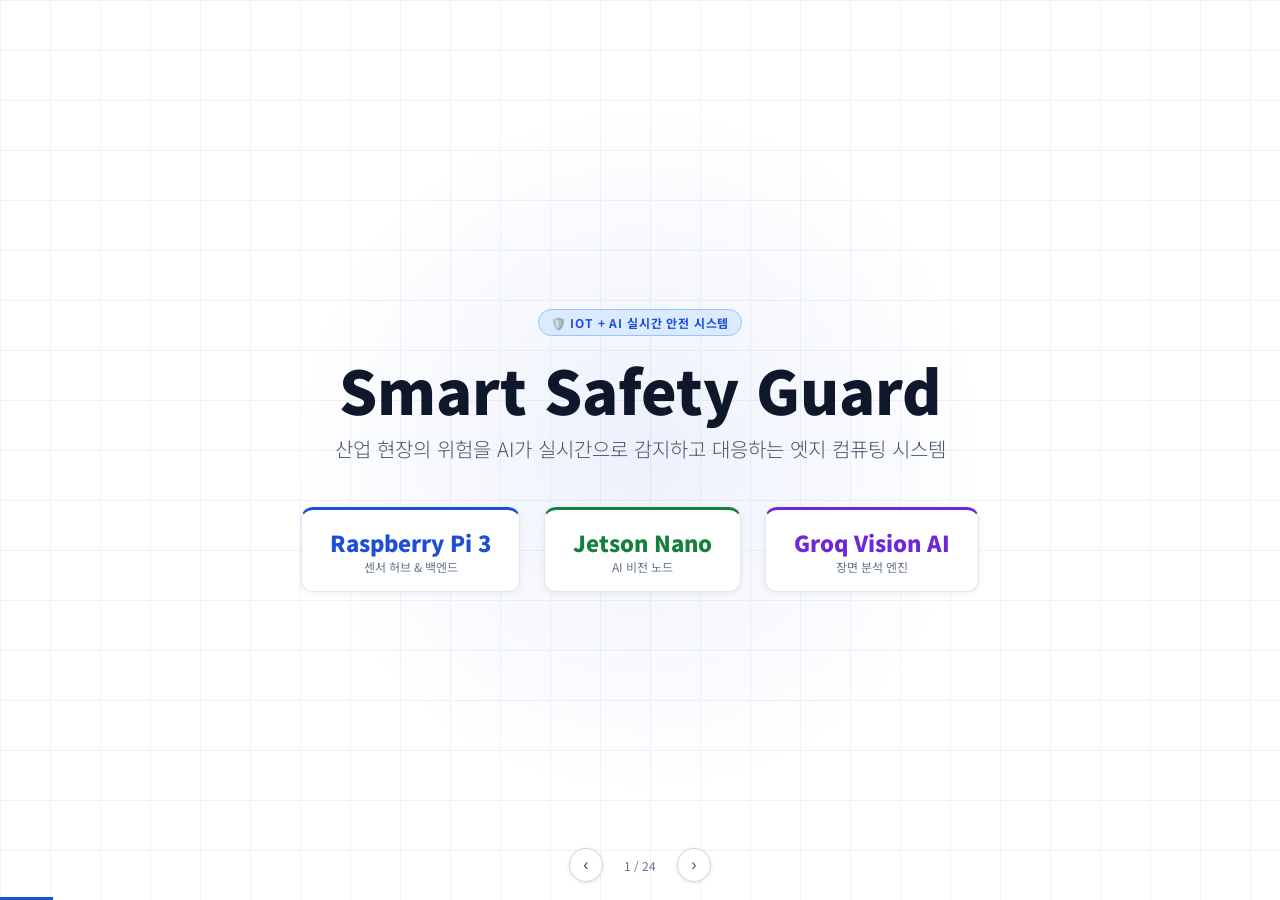
==== commit 76ebaee2: "Implement code changes to enhance functionality and improve performance" ====
--- a/presentation.html
+++ b/presentation.html
@@ -8,283 +8,288 @@
 <style>
 *,*::before,*::after{box-sizing:border-box;margin:0;padding:0;}
 :root{
-  --bg:#080c14; --s:#0f172a; --s2:#1e293b; --bd:#1e293b;
-  --tx:#e2e8f0; --mu:#64748b; --sub:#94a3b8;
-  --grn:#4ade80; --red:#f87171; --ora:#fb923c;
-  --blu:#60a5fa; --pur:#c084fc; --yel:#fbbf24;
-  --grn-bg:#052e16; --red-bg:#1c0a0a; --blu-bg:#0f172a;
+  --bg:#f0f4f8;
+  --s:#ffffff;
+  --s2:#f1f5f9;
+  --bd:#cbd5e1;
+  --bd2:#e2e8f0;
+  --tx:#0f172a;
+  --mu:#64748b;
+  --sub:#475569;
+  --grn:#15803d;
+  --grn-lt:#dcfce7;
+  --grn-bd:#86efac;
+  --red:#b91c1c;
+  --red-lt:#fee2e2;
+  --red-bd:#fca5a5;
+  --ora:#c2410c;
+  --ora-lt:#ffedd5;
+  --ora-bd:#fdba74;
+  --blu:#1d4ed8;
+  --blu-lt:#dbeafe;
+  --blu-bd:#93c5fd;
+  --pur:#6d28d9;
+  --pur-lt:#f3e8ff;
+  --pur-bd:#c4b5fd;
+  --yel:#92400e;
+  --yel-lt:#fef3c7;
 }
 html,body{width:100%;height:100%;overflow:hidden;background:var(--bg);
   font-family:"Noto Sans KR",system-ui,sans-serif;color:var(--tx);}
 
-/* ── SLIDE ENGINE ─────────────────────────────────────────────────── */
+/* ── SLIDE ENGINE ─────────────────────────────────────────────────────── */
 .deck{width:100vw;height:100vh;position:relative;overflow:hidden;}
 .slide{
   position:absolute;inset:0;
   display:flex;flex-direction:column;justify-content:center;align-items:center;
-  padding:60px;
+  padding:52px 64px;
   opacity:0;transform:translateX(60px);
-  transition:all .5s cubic-bezier(.4,0,.2,1);
+  transition:all .45s cubic-bezier(.4,0,.2,1);
   pointer-events:none;
+  background:var(--bg);
 }
 .slide.active{opacity:1;transform:translateX(0);pointer-events:auto;}
 .slide.exit{opacity:0;transform:translateX(-60px);}
 
-/* ── PROGRESS & NAV ────────────────────────────────────────────────── */
-.progress{position:fixed;bottom:0;left:0;height:3px;background:var(--grn);transition:width .4s;}
-.nav{position:fixed;bottom:20px;left:50%;transform:translateX(-50%);
+/* ── PROGRESS & NAV ───────────────────────────────────────────────────── */
+.progress{position:fixed;bottom:0;left:0;height:3px;background:var(--blu);transition:width .4s;}
+.nav{position:fixed;bottom:18px;left:50%;transform:translateX(-50%);
   display:flex;gap:12px;align-items:center;z-index:99;}
-.nav-btn{width:36px;height:36px;border-radius:50%;border:1px solid var(--bd);
-  background:rgba(15,23,42,.8);color:var(--sub);cursor:pointer;
-  font-size:16px;display:flex;align-items:center;justify-content:center;transition:.2s;}
+.nav-btn{width:34px;height:34px;border-radius:50%;border:1px solid var(--bd);
+  background:var(--s);color:var(--sub);cursor:pointer;
+  font-size:16px;display:flex;align-items:center;justify-content:center;
+  transition:.15s;box-shadow:0 1px 4px rgba(0,0,0,.1);}
 .nav-btn:hover{background:var(--s2);color:var(--tx);}
 .slide-counter{font-size:12px;color:var(--mu);min-width:50px;text-align:center;font-variant-numeric:tabular-nums;}
 
-/* ── COMMON ────────────────────────────────────────────────────────── */
+/* ── BADGES ──────────────────────────────────────────────────────────── */
 .badge{display:inline-flex;align-items:center;gap:6px;padding:4px 12px;
-  border-radius:999px;font-size:12px;font-weight:700;letter-spacing:.08em;text-transform:uppercase;}
-.badge-grn{background:#052e16;color:var(--grn);border:1px solid #166534;}
-.badge-red{background:var(--red-bg);color:var(--red);border:1px solid #7f1d1d;}
-.badge-blu{background:var(--blu-bg);color:var(--blu);border:1px solid #1e3a6e;}
-.badge-ora{background:#1c0f05;color:var(--ora);border:1px solid #7c2d12;}
-
-.card{background:var(--s);border:1px solid var(--bd);border-radius:12px;padding:24px;}
-.card-sm{background:var(--s);border:1px solid var(--bd);border-radius:10px;padding:16px;}
+  border-radius:999px;font-size:12px;font-weight:700;letter-spacing:.07em;text-transform:uppercase;}
+.badge-grn{background:var(--grn-lt);color:var(--grn);border:1px solid var(--grn-bd);}
+.badge-red{background:var(--red-lt);color:var(--red);border:1px solid var(--red-bd);}
+.badge-blu{background:var(--blu-lt);color:var(--blu);border:1px solid var(--blu-bd);}
+.badge-ora{background:var(--ora-lt);color:var(--ora);border:1px solid var(--ora-bd);}
+.badge-pur{background:var(--pur-lt);color:var(--pur);border:1px solid var(--pur-bd);}
+
+/* ── TAGS ─────────────────────────────────────────────────────────────── */
+.tag{font-size:11px;font-weight:700;padding:3px 9px;border-radius:5px;
+  text-transform:uppercase;letter-spacing:.05em;display:inline-block;}
+.tag-grn{background:var(--grn-lt);color:var(--grn);}
+.tag-red{background:var(--red-lt);color:var(--red);}
+.tag-blu{background:var(--blu-lt);color:var(--blu);}
+.tag-ora{background:var(--ora-lt);color:var(--ora);}
+.tag-pur{background:var(--pur-lt);color:var(--pur);}
+.tag-yel{background:var(--yel-lt);color:var(--yel);}
+
+/* ── CARDS ─────────────────────────────────────────────────────────────── */
+.card{background:var(--s);border:1px solid var(--bd2);border-radius:12px;padding:22px;box-shadow:0 1px 6px rgba(0,0,0,.07);}
+.card-sm{background:var(--s);border:1px solid var(--bd2);border-radius:10px;padding:14px;box-shadow:0 1px 4px rgba(0,0,0,.05);}
+
+/* ── IMAGE PLACEHOLDER ────────────────────────────────────────────────── */
 .img-box{background:var(--s2);border:2px dashed var(--bd);border-radius:10px;
   display:flex;flex-direction:column;align-items:center;justify-content:center;
   gap:8px;color:var(--mu);font-size:13px;text-align:center;}
-.img-note{font-size:11px;color:var(--mu);margin-top:4px;}
-
-.tag{font-size:11px;font-weight:700;padding:2px 8px;border-radius:4px;
-  text-transform:uppercase;letter-spacing:.06em;}
-.tag-grn{background:#052e16;color:var(--grn);}
-.tag-red{background:var(--red-bg);color:var(--red);}
-.tag-blu{background:var(--blu-bg);color:var(--blu);}
-.tag-ora{background:#1c0f05;color:var(--ora);}
-.tag-pur{background:#2d1557;color:var(--pur);}
-
+.img-note{font-size:11px;color:var(--mu);margin-top:2px;}
+
+/* ── TYPOGRAPHY ───────────────────────────────────────────────────────── */
 .section-label{font-size:11px;font-weight:700;letter-spacing:.15em;text-transform:uppercase;
   color:var(--mu);margin-bottom:8px;}
-.slide-title{font-size:42px;font-weight:900;line-height:1.15;margin-bottom:8px;}
-.slide-sub{font-size:18px;color:var(--sub);font-weight:300;margin-bottom:32px;}
-.h2{font-size:32px;font-weight:900;line-height:1.2;margin-bottom:6px;}
-.h3{font-size:22px;font-weight:700;margin-bottom:4px;}
-.body{font-size:15px;color:var(--sub);line-height:1.65;}
-
-.grid-2{display:grid;grid-template-columns:1fr 1fr;gap:20px;width:100%;}
-.grid-3{display:grid;grid-template-columns:1fr 1fr 1fr;gap:16px;width:100%;}
-.grid-4{display:grid;grid-template-columns:repeat(4,1fr);gap:14px;width:100%;}
-
-.stat-big{font-size:56px;font-weight:900;line-height:1;}
-.stat-lbl{font-size:13px;color:var(--mu);margin-top:4px;font-weight:400;}
-
-.dot{width:8px;height:8px;border-radius:50%;flex-shrink:0;}
-.dot-grn{background:var(--grn);box-shadow:0 0 8px var(--grn);}
-.dot-red{background:var(--red);box-shadow:0 0 8px var(--red);}
-.dot-ora{background:var(--ora);box-shadow:0 0 8px var(--ora);}
-.dot-blu{background:var(--blu);box-shadow:0 0 8px var(--blu);}
-
-.flow-arrow{color:var(--mu);font-size:20px;margin:0 8px;}
-
-.comparison-table{width:100%;border-collapse:collapse;font-size:14px;}
-.comparison-table th{padding:10px 16px;text-align:left;font-size:11px;font-weight:700;
-  letter-spacing:.1em;text-transform:uppercase;color:var(--mu);border-bottom:2px solid var(--bd);}
-.comparison-table td{padding:10px 16px;border-bottom:1px solid var(--s2);color:var(--sub);}
+.h2{font-size:30px;font-weight:900;line-height:1.2;margin-bottom:6px;color:var(--tx);}
+.h3{font-size:20px;font-weight:700;margin-bottom:4px;color:var(--tx);}
+.body{font-size:14px;color:var(--sub);line-height:1.65;}
+
+/* ── GRID ─────────────────────────────────────────────────────────────── */
+.grid-2{display:grid;grid-template-columns:1fr 1fr;gap:18px;width:100%;}
+.grid-3{display:grid;grid-template-columns:1fr 1fr 1fr;gap:14px;width:100%;}
+.grid-4{display:grid;grid-template-columns:repeat(4,1fr);gap:12px;width:100%;}
+
+/* ── MISC ──────────────────────────────────────────────────────────────── */
+.stat-big{font-size:52px;font-weight:900;line-height:1;}
+.stat-lbl{font-size:12px;color:var(--mu);margin-top:4px;font-weight:400;}
+.top-bar{width:100%;display:flex;align-items:center;justify-content:space-between;
+  margin-bottom:28px;flex-shrink:0;}
+.slide-accent{position:absolute;left:0;top:15%;bottom:15%;width:4px;border-radius:2px;
+  background:linear-gradient(180deg,transparent,var(--blu),transparent);}
+.flow-arrow{color:var(--mu);font-size:20px;margin:0 4px;}
+
+/* ── STEPS ─────────────────────────────────────────────────────────────── */
+.step{display:flex;align-items:flex-start;gap:12px;
+  background:var(--s);border:1px solid var(--bd2);border-radius:8px;padding:12px 16px;
+  box-shadow:0 1px 3px rgba(0,0,0,.05);}
+.step-num{width:26px;height:26px;border-radius:50%;background:var(--s2);
+  display:flex;align-items:center;justify-content:center;font-size:12px;
+  font-weight:700;color:var(--sub);flex-shrink:0;}
+
+/* ── CODE BLOCK ───────────────────────────────────────────────────────── */
+.code{background:#1e293b;border-radius:8px;padding:14px 18px;
+  font-family:"JetBrains Mono",monospace;font-size:11.5px;color:#cbd5e1;line-height:1.7;}
+.code .k{color:#7dd3fc;} .code .s{color:#86efac;} .code .n{color:#fdba74;} .code .c{color:#475569;}
+
+/* ── TIMELINE ─────────────────────────────────────────────────────────── */
+.tl-item{display:flex;gap:14px;align-items:flex-start;}
+.tl-dot{width:10px;height:10px;border-radius:50%;margin-top:5px;flex-shrink:0;}
+.tl-line{width:2px;background:var(--bd);flex-shrink:0;margin:0 4px;}
+
+/* ── COMPARISON TABLE ─────────────────────────────────────────────────── */
+.comparison-table{width:100%;border-collapse:collapse;font-size:13px;}
+.comparison-table th{padding:9px 14px;text-align:left;font-size:10px;font-weight:700;
+  letter-spacing:.1em;text-transform:uppercase;color:var(--mu);
+  border-bottom:2px solid var(--bd);background:var(--s2);}
+.comparison-table td{padding:9px 14px;border-bottom:1px solid var(--bd2);color:var(--sub);}
 .comparison-table tr:last-child td{border-bottom:none;}
 .comparison-table .our{color:var(--grn);font-weight:700;}
-.comparison-table .no{color:var(--mu);}
+.comparison-table .no{color:#94a3b8;}
 .comparison-table .yes{color:var(--grn);}
 .comparison-table .partial{color:var(--yel);}
-.comparison-table .highlight-row td{background:#052e16;}
-
-/* accent line on left edge of slide */
-.slide-accent{position:absolute;left:0;top:15%;bottom:15%;width:4px;
-  border-radius:2px;background:linear-gradient(180deg,transparent,var(--grn),transparent);}
-
-/* timeline */
-.timeline{display:flex;flex-direction:column;gap:16px;width:100%;}
-.tl-item{display:flex;gap:16px;align-items:flex-start;}
-.tl-dot{width:10px;height:10px;border-radius:50%;margin-top:5px;flex-shrink:0;}
-.tl-line{width:2px;background:var(--bd);flex-shrink:0;margin:0 4px;}
-.tl-content{flex:1;}
-
-/* sensor card */
-.sensor-chip{display:flex;align-items:center;gap:10px;
-  background:var(--s);border:1px solid var(--bd);border-radius:8px;padding:12px 16px;}
-.sensor-icon{font-size:22px;flex-shrink:0;}
-.sensor-name{font-size:13px;font-weight:700;}
-.sensor-why{font-size:11px;color:var(--mu);margin-top:2px;}
-
-/* scenario step */
-.step{display:flex;align-items:center;gap:12px;
-  background:var(--s);border:1px solid var(--bd);border-radius:8px;padding:14px 18px;}
-.step-num{width:28px;height:28px;border-radius:50%;background:var(--s2);
-  display:flex;align-items:center;justify-content:center;font-size:12px;
-  font-weight:700;color:var(--sub);flex-shrink:0;}
-.step-txt{font-size:14px;}
-.step-arrow{color:var(--mu);font-size:18px;flex-shrink:0;}
-
-/* code block */
-.code{background:#020712;border:1px solid var(--bd);border-radius:8px;
-  padding:16px 20px;font-family:"JetBrains Mono",monospace;font-size:12px;
-  color:#94a3b8;line-height:1.7;}
-.code .k{color:#60a5fa;} .code .s{color:#4ade80;} .code .n{color:#fb923c;}
-.code .c{color:#334155;}
-
-/* accent bar on slide top */
-.top-bar{width:100%;display:flex;align-items:center;justify-content:space-between;
-  margin-bottom:36px;flex-shrink:0;}
-
-/* TITLE SLIDE specific */
+.comparison-table .highlight-row td{background:#f8fdf9;}
+
+/* ── TITLE SLIDE ──────────────────────────────────────────────────────── */
 .title-bg{position:absolute;inset:0;overflow:hidden;z-index:0;}
 .title-grid{position:absolute;inset:0;
-  background-image:linear-gradient(var(--bd) 1px,transparent 1px),
-                   linear-gradient(90deg,var(--bd) 1px,transparent 1px);
-  background-size:60px 60px;opacity:.3;}
-.title-glow{position:absolute;width:600px;height:600px;border-radius:50%;
-  background:radial-gradient(circle,rgba(74,222,128,.12),transparent 70%);
+  background-image:linear-gradient(var(--bd2) 1px,transparent 1px),
+                   linear-gradient(90deg,var(--bd2) 1px,transparent 1px);
+  background-size:50px 50px;opacity:.5;}
+.title-glow{position:absolute;width:700px;height:700px;border-radius:50%;
+  background:radial-gradient(circle,rgba(29,78,216,.08),transparent 70%);
   top:50%;left:50%;transform:translate(-50%,-50%);}
 
-/* bar chart visual */
-.bar-chart{display:flex;align-items:flex-end;gap:8px;height:80px;}
-.bar{flex:1;border-radius:4px 4px 0 0;transition:height .5s;}
-
-/* highlight number */
-.num-highlight{font-size:48px;font-weight:900;line-height:1;
-  background:linear-gradient(135deg,var(--grn),var(--blu));
+/* ── NUM HIGHLIGHT ────────────────────────────────────────────────────── */
+.num-highlight{font-size:46px;font-weight:900;line-height:1;
+  background:linear-gradient(135deg,var(--blu),var(--pur));
   -webkit-background-clip:text;-webkit-text-fill-color:transparent;}
 
+/* ── STAT CARD COLOR BORDERS ──────────────────────────────────────────── */
+.card-top-blu{border-top:3px solid var(--blu);}
+.card-top-grn{border-top:3px solid var(--grn);}
+.card-top-red{border-top:3px solid var(--red);}
+.card-top-ora{border-top:3px solid var(--ora);}
+.card-top-pur{border-top:3px solid var(--pur);}
 </style>
 </head>
 <body>
-
 <div class="deck" id="deck">
 
-<!-- ═══════════════════════════════════════════════ SLIDE 1 — TITLE -->
-<section class="slide active" id="s1">
+<!-- ══════════════════════════════════════════════ SLIDE 1 — TITLE -->
+<section class="slide active" id="s1" style="background:white;">
   <div class="title-bg">
     <div class="title-grid"></div>
     <div class="title-glow"></div>
   </div>
   <div style="position:relative;z-index:1;text-align:center;width:100%;">
-    <div class="badge badge-grn" style="margin-bottom:24px;">🛡️ IoT + AI 실시간 안전 시스템</div>
-    <h1 style="font-size:64px;font-weight:900;line-height:1.1;margin-bottom:16px;">
+    <div class="badge badge-blu" style="margin-bottom:20px;">🛡️ IoT + AI 실시간 안전 시스템</div>
+    <h1 style="font-size:60px;font-weight:900;line-height:1.1;margin-bottom:12px;color:#0f172a;">
       Smart Safety Guard
     </h1>
-    <p style="font-size:22px;color:var(--sub);font-weight:300;margin-bottom:48px;">
+    <p style="font-size:20px;color:var(--sub);font-weight:300;margin-bottom:44px;">
       산업 현장의 위험을 AI가 실시간으로 감지하고 대응하는 엣지 컴퓨팅 시스템
     </p>
-    <div style="display:flex;justify-content:center;gap:32px;flex-wrap:wrap;">
-      <div style="text-align:center;">
-        <div style="font-size:28px;font-weight:900;color:var(--grn);">Raspberry Pi 3</div>
+    <div style="display:flex;justify-content:center;gap:24px;flex-wrap:wrap;">
+      <div class="card" style="text-align:center;padding:16px 28px;border-top:3px solid var(--blu);">
+        <div style="font-size:22px;font-weight:900;color:var(--blu);">Raspberry Pi 3</div>
         <div style="font-size:12px;color:var(--mu);">센서 허브 &amp; 백엔드</div>
       </div>
-      <div style="color:var(--mu);font-size:24px;line-height:2;">+</div>
-      <div style="text-align:center;">
-        <div style="font-size:28px;font-weight:900;color:var(--blu);">Jetson Nano</div>
+      <div class="card" style="text-align:center;padding:16px 28px;border-top:3px solid var(--grn);">
+        <div style="font-size:22px;font-weight:900;color:var(--grn);">Jetson Nano</div>
         <div style="font-size:12px;color:var(--mu);">AI 비전 노드</div>
       </div>
-      <div style="color:var(--mu);font-size:24px;line-height:2;">+</div>
-      <div style="text-align:center;">
-        <div style="font-size:28px;font-weight:900;color:var(--ora);">Groq Vision AI</div>
+      <div class="card" style="text-align:center;padding:16px 28px;border-top:3px solid var(--pur);">
+        <div style="font-size:22px;font-weight:900;color:var(--pur);">Groq Vision AI</div>
         <div style="font-size:12px;color:var(--mu);">장면 분석 엔진</div>
       </div>
     </div>
   </div>
 </section>
 
-<!-- ═══════════════════════════════════════════════ SLIDE 2 — PROBLEM -->
+<!-- ══════════════════════════════════════════════ SLIDE 2 — PROBLEM -->
 <section class="slide" id="s2">
   <div class="slide-accent"></div>
   <div class="top-bar">
     <span class="section-label">문제 인식</span>
     <span class="badge badge-red">산업재해 현황</span>
   </div>
-  <div class="h2" style="margin-bottom:32px;">매년 반복되는 산업 현장 사고 😟</div>
-  <div class="grid-3" style="margin-bottom:28px;">
-    <div class="card" style="text-align:center;border-color:#7f1d1d;">
+  <div class="h2" style="margin-bottom:28px;">매년 반복되는 산업 현장 사고 😟</div>
+  <div class="grid-3" style="margin-bottom:22px;">
+    <div class="card card-top-red" style="text-align:center;">
       <div class="stat-big" style="color:var(--red);">89,000</div>
       <div class="stat-lbl">연간 산업재해 건수 (한국)</div>
     </div>
-    <div class="card" style="text-align:center;border-color:#7c2d12;">
-      <div class="stat-big" style="color:var(--ora);">2,300<span style="font-size:28px;">명</span></div>
-      <div class="stat-lbl">연간 산업재해 사망자 수</div>
-    </div>
-    <div class="card" style="text-align:center;border-color:#1e3a5f;">
+    <div class="card card-top-ora" style="text-align:center;">
+      <div class="stat-big" style="color:var(--ora);">2,300<span style="font-size:24px;">명</span></div>
+      <div class="stat-lbl">연간 산업재해 사망자</div>
+    </div>
+    <div class="card card-top-blu" style="text-align:center;">
       <div class="stat-big" style="color:var(--blu);">27조</div>
-      <div class="stat-lbl">연간 산재 경제적 손실 (원)</div>
-    </div>
-  </div>
-  <!-- IMAGE PLACEHOLDER -->
-  <div class="img-box" style="width:100%;height:140px;">
+      <div class="stat-lbl">연간 경제적 손실 (원)</div>
+    </div>
+  </div>
+  <div class="img-box" style="width:100%;height:150px;">
     <span style="font-size:32px;">🖼️</span>
     <span>산업 현장 사고 뉴스 이미지 삽입</span>
     <span class="img-note">가스 폭발 / 화재 / 작업자 사고 관련 사진</span>
   </div>
 </section>
 
-<!-- ═══════════════════════════════════════════════ SLIDE 3 — WHY THIS PROJECT -->
+<!-- ══════════════════════════════════════════════ SLIDE 3 — MOTIVATION -->
 <section class="slide" id="s3">
-  <div class="slide-accent" style="background:linear-gradient(180deg,transparent,var(--ora),transparent);"></div>
   <div class="top-bar">
     <span class="section-label">프로젝트 동기</span>
     <span class="badge badge-ora">Motivation</span>
   </div>
-  <div class="h2" style="margin-bottom:32px;">기존 시스템으로는 부족하다</div>
+  <div class="h2" style="margin-bottom:28px;">기존 시스템으로는 부족하다</div>
   <div class="grid-2">
     <div>
-      <div class="h3" style="color:var(--red);margin-bottom:16px;">❌ 기존 방식의 한계</div>
+      <div class="h3" style="color:var(--red);margin-bottom:14px;">❌ 기존 방식의 한계</div>
       <div style="display:flex;flex-direction:column;gap:10px;">
-        <div class="step"><span style="font-size:18px;">📹</span><div><b>CCTV만으로는</b><br/><span class="body">사람이 직접 모니터링 → 24시간 불가능</span></div></div>
-        <div class="step"><span style="font-size:18px;">🚨</span><div><b>단순 센서 경보</b><br/><span class="body">센서 단독 동작 → 오경보 빈번, 맥락 파악 불가</span></div></div>
+        <div class="step"><span style="font-size:18px;">📹</span><div><b>CCTV만으로는</b><br/><span class="body">사람이 직접 24시간 모니터링 → 불가능</span></div></div>
+        <div class="step"><span style="font-size:18px;">🚨</span><div><b>단순 센서 경보</b><br/><span class="body">오경보 빈번, 맥락 파악 불가</span></div></div>
         <div class="step"><span style="font-size:18px;">💸</span><div><b>산업용 솔루션</b><br/><span class="body">수천만 원 비용 → 중소 사업장 도입 불가</span></div></div>
-        <div class="step"><span style="font-size:18px;">📱</span><div><b>원격 대응 없음</b><br/><span class="body">현장에 없으면 아무것도 할 수 없음</span></div></div>
+        <div class="step"><span style="font-size:18px;">📱</span><div><b>원격 대응 없음</b><br/><span class="body">현장 이탈 시 아무것도 할 수 없음</span></div></div>
       </div>
     </div>
     <div>
-      <div class="h3" style="color:var(--grn);margin-bottom:16px;">✅ 우리가 만든 것</div>
+      <div class="h3" style="color:var(--grn);margin-bottom:14px;">✅ 우리가 만든 것</div>
       <div style="display:flex;flex-direction:column;gap:10px;">
         <div class="step"><span style="font-size:18px;">🤖</span><div><b>AI 자동 분석</b><br/><span class="body">카메라 영상을 AI가 24시간 자동 판단</span></div></div>
         <div class="step"><span style="font-size:18px;">🔗</span><div><b>멀티 센서 융합</b><br/><span class="body">5종 센서 + 카메라 + AI → 정확한 위험 판단</span></div></div>
-        <div class="step"><span style="font-size:18px;">💰</span><div><b>저비용 엣지 컴퓨팅</b><br/><span class="body">$100 이하 하드웨어로 엔터프라이즈급 기능</span></div></div>
+        <div class="step"><span style="font-size:18px;">💰</span><div><b>저비용 엣지 컴퓨팅</b><br/><span class="body">10만 원 이하 하드웨어로 엔터프라이즈급 기능</span></div></div>
         <div class="step"><span style="font-size:18px;">📲</span><div><b>텔레그램 원격 제어</b><br/><span class="body">어디서든 실시간 확인 및 제어</span></div></div>
       </div>
     </div>
   </div>
 </section>
 
-<!-- ═══════════════════════════════════════════════ SLIDE 4 — SYSTEM OVERVIEW -->
+<!-- ══════════════════════════════════════════════ SLIDE 4 — OVERVIEW -->
 <section class="slide" id="s4">
   <div class="top-bar">
     <span class="section-label">시스템 개요</span>
     <span class="badge badge-blu">System Overview</span>
   </div>
-  <div class="h2" style="text-align:center;margin-bottom:36px;">하나의 시스템, 세 가지 핵심 기능</div>
-  <div class="grid-3" style="margin-bottom:24px;">
-    <div class="card" style="text-align:center;border-color:#166534;">
-      <div style="font-size:48px;margin-bottom:12px;">📡</div>
+  <div class="h2" style="text-align:center;margin-bottom:32px;">하나의 시스템, 세 가지 핵심 기능</div>
+  <div class="grid-3" style="margin-bottom:20px;">
+    <div class="card card-top-grn" style="text-align:center;">
+      <div style="font-size:44px;margin-bottom:10px;">📡</div>
       <div class="h3" style="color:var(--grn);">감지 (Sense)</div>
       <div class="body" style="margin-top:8px;">5종 센서 + USB 카메라<br/>실시간 환경 데이터 수집</div>
-      <div style="margin-top:12px;display:flex;flex-direction:column;gap:4px;">
+      <div style="margin-top:12px;display:flex;flex-direction:column;gap:5px;">
         <span class="tag tag-grn">가스 · 온도 · 거리</span>
         <span class="tag tag-grn">움직임 · 사람 탐지</span>
       </div>
     </div>
-    <div class="card" style="text-align:center;border-color:#1e3a5f;">
-      <div style="font-size:48px;margin-bottom:12px;">🧠</div>
+    <div class="card card-top-blu" style="text-align:center;">
+      <div style="font-size:44px;margin-bottom:10px;">🧠</div>
       <div class="h3" style="color:var(--blu);">분석 (Analyze)</div>
       <div class="body" style="margin-top:8px;">YOLOv5 엣지 AI + Groq Vision<br/>맥락을 이해하는 지능형 판단</div>
-      <div style="margin-top:12px;display:flex;flex-direction:column;gap:4px;">
+      <div style="margin-top:12px;display:flex;flex-direction:column;gap:5px;">
         <span class="tag tag-blu">실시간 사람 탐지</span>
         <span class="tag tag-blu">AI 장면 분석</span>
       </div>
     </div>
-    <div class="card" style="text-align:center;border-color:#7c2d12;">
-      <div style="font-size:48px;margin-bottom:12px;">🚨</div>
-      <div class="h3" style="color:var(--ora);">대응 (Alert)</div>
+    <div class="card card-top-red" style="text-align:center;">
+      <div style="font-size:44px;margin-bottom:10px;">🚨</div>
+      <div class="h3" style="color:var(--red);">대응 (Alert)</div>
       <div class="body" style="margin-top:8px;">다층 경보 시스템<br/>자동 액추에이터 + 텔레그램</div>
-      <div style="margin-top:12px;display:flex;flex-direction:column;gap:4px;">
-        <span class="tag tag-ora">LED · 버저 · 팬</span>
+      <div style="margin-top:12px;display:flex;flex-direction:column;gap:5px;">
+        <span class="tag tag-red">LED · 버저 · 팬</span>
         <span class="tag tag-ora">텔레그램 실시간 알림</span>
       </div>
     </div>
@@ -295,18 +300,17 @@
   </div>
 </section>
 
-<!-- ═══════════════════════════════════════════════ SLIDE 5 — ARCHITECTURE -->
+<!-- ══════════════════════════════════════════════ SLIDE 5 — ARCHITECTURE -->
 <section class="slide" id="s5">
   <div class="top-bar">
     <span class="section-label">시스템 아키텍처</span>
     <span class="badge badge-blu">Architecture</span>
   </div>
-  <div class="h2" style="margin-bottom:28px;">두 노드 엣지 컴퓨팅 구조</div>
-  <div style="width:100%;display:flex;gap:16px;align-items:stretch;">
-    <!-- Sensors -->
-    <div class="card" style="flex:1;border-color:#166534;">
+  <div class="h2" style="margin-bottom:22px;">두 노드 엣지 컴퓨팅 구조</div>
+  <div style="width:100%;display:flex;gap:14px;align-items:stretch;">
+    <div class="card card-top-grn" style="flex:1;">
       <div class="section-label" style="color:var(--grn);">센서 레이어</div>
-      <div style="display:flex;flex-direction:column;gap:6px;margin-top:10px;font-size:13px;">
+      <div style="display:flex;flex-direction:column;gap:6px;margin-top:10px;font-size:13px;color:var(--sub);">
         <div>💨 MQ-2 가스 센서</div>
         <div>🌡️ DHT22 온습도</div>
         <div>📏 HC-SR04 초음파</div>
@@ -314,582 +318,465 @@
         <div>📷 USB 웹캠</div>
       </div>
     </div>
-    <div class="step-arrow">→</div>
-    <!-- Jetson Nano -->
-    <div class="card" style="flex:1.3;border-color:#1e3a5f;">
+    <div class="flow-arrow" style="align-self:center;">→</div>
+    <div class="card card-top-blu" style="flex:1.2;">
       <div class="section-label" style="color:var(--blu);">Jetson Nano</div>
-      <div style="font-size:12px;margin-top:10px;color:var(--sub);line-height:1.7;">
+      <div style="font-size:12px;margin-top:10px;color:var(--sub);line-height:1.8;">
         🤖 YOLOv5n 실행<br/>
         👁️ 사람 탐지 + 위험구역<br/>
-        🖼️ 프레임 10FPS → Pi 전송<br/>
-        <span style="color:var(--blu);">POST /api/frame<br/>POST /api/detection</span>
-      </div>
-    </div>
-    <div class="step-arrow">→</div>
-    <!-- Raspberry Pi -->
-    <div class="card" style="flex:1.8;border-color:#7c2d12;border-width:2px;">
+        🖼️ 프레임 10FPS → Pi<br/>
+        <span style="color:var(--blu);font-family:monospace;font-size:11px;">POST /api/frame<br/>POST /api/detection</span>
+      </div>
+    </div>
+    <div class="flow-arrow" style="align-self:center;">→</div>
+    <div class="card" style="flex:1.8;border-top:3px solid var(--ora);">
       <div class="section-label" style="color:var(--ora);">Raspberry Pi 3 — 중앙 허브</div>
       <div style="display:grid;grid-template-columns:1fr 1fr;gap:6px;margin-top:10px;font-size:12px;color:var(--sub);">
         <div>🐍 Flask API :5000</div>
         <div>🗄️ SQLite DB</div>
-        <div>⚡ SSE 실시간 스트림</div>
+        <div>⚡ SSE 실시간</div>
         <div>🤖 Groq Vision AI</div>
         <div>📲 텔레그램 봇</div>
         <div>⏱️ 2초 센서 폴링</div>
       </div>
     </div>
-    <div class="step-arrow">→</div>
-    <!-- Clients -->
+    <div class="flow-arrow" style="align-self:center;">→</div>
     <div style="display:flex;flex-direction:column;gap:8px;flex:1;">
-      <div class="card-sm" style="border-color:#1e3a6e;">
-        <div style="font-size:11px;color:var(--blu);">🌐 웹 대시보드</div>
-        <div style="font-size:11px;color:var(--mu);">실시간 3열 레이아웃</div>
-      </div>
-      <div class="card-sm" style="border-color:#166534;">
-        <div style="font-size:11px;color:var(--grn);">📱 텔레그램 봇</div>
-        <div style="font-size:11px;color:var(--mu);">원격 알림 + 제어</div>
-      </div>
-      <div class="card-sm" style="border-color:#7c2d12;">
-        <div style="font-size:11px;color:var(--ora);">🚨 액추에이터</div>
-        <div style="font-size:11px;color:var(--mu);">LED · 버저 · 팬</div>
-      </div>
-    </div>
-  </div>
-</section>
-
-<!-- ═══════════════════════════════════════════════ SLIDE 6 — HARDWARE -->
+      <div class="card-sm card-top-blu"><div style="font-size:11px;color:var(--blu);font-weight:700;">🌐 웹 대시보드</div><div style="font-size:11px;color:var(--mu);">실시간 3열 레이아웃</div></div>
+      <div class="card-sm card-top-grn"><div style="font-size:11px;color:var(--grn);font-weight:700;">📱 텔레그램 봇</div><div style="font-size:11px;color:var(--mu);">원격 알림 + 제어</div></div>
+      <div class="card-sm card-top-red"><div style="font-size:11px;color:var(--red);font-weight:700;">🚨 액추에이터</div><div style="font-size:11px;color:var(--mu);">LED · 버저 · 팬</div></div>
+    </div>
+  </div>
+</section>
+
+<!-- ══════════════════════════════════════════════ SLIDE 6 — HARDWARE -->
 <section class="slide" id="s6">
   <div class="top-bar">
     <span class="section-label">하드웨어 구성</span>
     <span class="badge badge-grn">Hardware Stack</span>
   </div>
-  <div class="h2" style="margin-bottom:28px;">센서 선택의 이유</div>
-  <div style="display:grid;grid-template-columns:repeat(5,1fr);gap:12px;width:100%;margin-bottom:20px;">
-    <div class="card" style="text-align:center;">
-      <div style="font-size:32px;margin-bottom:8px;">💨</div>
+  <div class="h2" style="margin-bottom:22px;">센서 선택의 이유</div>
+  <div style="display:grid;grid-template-columns:repeat(5,1fr);gap:11px;width:100%;margin-bottom:18px;">
+    <div class="card card-top-red" style="text-align:center;padding:16px 10px;">
+      <div style="font-size:28px;margin-bottom:7px;">💨</div>
       <div style="font-size:13px;font-weight:700;">MQ-2</div>
-      <div class="tag tag-red" style="margin-top:6px;">가스/연기</div>
-      <div style="font-size:11px;color:var(--mu);margin-top:8px;">화재·가스 누출 초기 감지. 디지털 출력으로 간단한 연결</div>
-    </div>
-    <div class="card" style="text-align:center;">
-      <div style="font-size:32px;margin-bottom:8px;">🌡️</div>
+      <span class="tag tag-red" style="margin-top:6px;">가스/연기</span>
+      <div style="font-size:11px;color:var(--mu);margin-top:8px;">화재·가스 초기 감지. 디지털 출력</div>
+    </div>
+    <div class="card card-top-ora" style="text-align:center;padding:16px 10px;">
+      <div style="font-size:28px;margin-bottom:7px;">🌡️</div>
       <div style="font-size:13px;font-weight:700;">DHT22</div>
-      <div class="tag tag-ora" style="margin-top:6px;">온도·습도</div>
-      <div style="font-size:11px;color:var(--mu);margin-top:8px;">과열 감지 및 작업 환경 쾌적도 측정. 정밀도 높음</div>
-    </div>
-    <div class="card" style="text-align:center;">
-      <div style="font-size:32px;margin-bottom:8px;">📏</div>
+      <span class="tag tag-ora" style="margin-top:6px;">온도·습도</span>
+      <div style="font-size:11px;color:var(--mu);margin-top:8px;">과열 감지 및 환경 쾌적도 측정</div>
+    </div>
+    <div class="card card-top-blu" style="text-align:center;padding:16px 10px;">
+      <div style="font-size:28px;margin-bottom:7px;">📏</div>
       <div style="font-size:13px;font-weight:700;">HC-SR04</div>
-      <div class="tag tag-blu" style="margin-top:6px;">초음파 거리</div>
-      <div style="font-size:11px;color:var(--mu);margin-top:8px;">위험구역 침입 감지. 50cm 이하 접근 시 즉시 경보</div>
-    </div>
-    <div class="card" style="text-align:center;">
-      <div style="font-size:32px;margin-bottom:8px;">🔦</div>
+      <span class="tag tag-blu" style="margin-top:6px;">초음파 거리</span>
+      <div style="font-size:11px;color:var(--mu);margin-top:8px;">위험구역 침입 감지. 50cm 경보</div>
+    </div>
+    <div class="card card-top-pur" style="text-align:center;padding:16px 10px;">
+      <div style="font-size:28px;margin-bottom:7px;">🔦</div>
       <div style="font-size:13px;font-weight:700;">PIR</div>
-      <div class="tag tag-pur" style="margin-top:6px;">동작 감지</div>
-      <div style="font-size:11px;color:var(--mu);margin-top:8px;">저전력·저비용으로 사람 움직임을 빠르게 감지</div>
-    </div>
-    <div class="card" style="text-align:center;">
-      <div style="font-size:32px;margin-bottom:8px;">📷</div>
+      <span class="tag tag-pur" style="margin-top:6px;">동작 감지</span>
+      <div style="font-size:11px;color:var(--mu);margin-top:8px;">저전력으로 빠른 움직임 감지</div>
+    </div>
+    <div class="card card-top-grn" style="text-align:center;padding:16px 10px;">
+      <div style="font-size:28px;margin-bottom:7px;">📷</div>
       <div style="font-size:13px;font-weight:700;">USB Webcam</div>
-      <div class="tag tag-grn" style="margin-top:6px;">비전</div>
-      <div style="font-size:11px;color:var(--mu);margin-top:8px;">Jetson Nano와 연결. 640×480 영상을 AI가 분석</div>
-    </div>
-  </div>
-  <!-- Actuators -->
+      <span class="tag tag-grn" style="margin-top:6px;">비전</span>
+      <div style="font-size:11px;color:var(--mu);margin-top:8px;">640×480 영상 → AI 분석</div>
+    </div>
+  </div>
   <div class="card" style="width:100%;">
-    <div class="section-label" style="margin-bottom:12px;">액추에이터 (Actuators) — 자동 대응 장치</div>
-    <div style="display:flex;gap:24px;">
-      <div style="display:flex;align-items:center;gap:8px;"><span style="font-size:20px;">💡</span><div><b style="font-size:13px;">LED (위험/안전)</b><br/><span style="font-size:11px;color:var(--mu);">경보 시 빨간 LED, 정상 시 초록 LED</span></div></div>
-      <div style="display:flex;align-items:center;gap:8px;"><span style="font-size:20px;">🔔</span><div><b style="font-size:13px;">버저 (Buzzer)</b><br/><span style="font-size:11px;color:var(--mu);">새 경보 발생 시 3초 자동 경보음</span></div></div>
+    <div class="section-label" style="margin-bottom:10px;">액추에이터 (Actuators) — 자동 대응</div>
+    <div style="display:flex;gap:28px;">
+      <div style="display:flex;align-items:center;gap:8px;"><span style="font-size:20px;">💡</span><div><b style="font-size:13px;">LED 경고등</b><br/><span style="font-size:11px;color:var(--mu);">경보 시 빨간 ON, 정상 시 초록</span></div></div>
+      <div style="display:flex;align-items:center;gap:8px;"><span style="font-size:20px;">🔔</span><div><b style="font-size:13px;">버저 (Buzzer)</b><br/><span style="font-size:11px;color:var(--mu);">새 경보 발생 시 3초 경보음</span></div></div>
       <div style="display:flex;align-items:center;gap:8px;"><span style="font-size:20px;">🌀</span><div><b style="font-size:13px;">냉각 팬</b><br/><span style="font-size:11px;color:var(--mu);">가스/과열 감지 시 자동 환기</span></div></div>
     </div>
   </div>
 </section>
 
-<!-- ═══════════════════════════════════════════════ SLIDE 7 — AI STACK -->
+<!-- ══════════════════════════════════════════════ SLIDE 7 — AI STACK -->
 <section class="slide" id="s7">
   <div class="top-bar">
     <span class="section-label">AI 기술 스택</span>
-    <span class="badge badge-pur" style="background:#2d1557;color:var(--pur);border-color:#7e22ce;">AI Stack</span>
-  </div>
-  <div class="h2" style="margin-bottom:28px;">두 단계의 AI — 엣지 + 클라우드</div>
+    <span class="badge badge-pur">AI Stack</span>
+  </div>
+  <div class="h2" style="margin-bottom:24px;">두 단계의 AI — 엣지 + 클라우드</div>
   <div class="grid-2">
-    <!-- YOLOv5 -->
-    <div class="card" style="border-color:#1e3a5f;">
-      <div style="display:flex;align-items:center;gap:12px;margin-bottom:16px;">
-        <span style="font-size:32px;">🦾</span>
+    <div class="card card-top-blu">
+      <div style="display:flex;align-items:center;gap:12px;margin-bottom:14px;">
+        <span style="font-size:28px;">🦾</span>
         <div>
           <div class="h3">YOLOv5n on Jetson Nano</div>
-          <div class="badge badge-blu" style="font-size:10px;margin-top:4px;">엣지 AI (Edge AI)</div>
+          <span class="badge badge-blu" style="font-size:10px;margin-top:4px;">엣지 AI (Edge AI)</span>
         </div>
       </div>
       <div style="display:flex;flex-direction:column;gap:8px;">
         <div class="card-sm" style="font-size:13px;"><b>역할:</b> 사람 실시간 탐지 (5 FPS)</div>
         <div class="card-sm" style="font-size:13px;"><b>위험구역:</b> 미리 설정한 픽셀 영역 침입 감지</div>
         <div class="card-sm" style="font-size:13px;"><b>왜 Jetson?</b> GPU 내장 → CPU보다 10× 빠른 추론</div>
-        <div class="card-sm" style="font-size:13px;"><b>왜 YOLOv5n?</b> 소형 모델 → 저지연 (latency) 실시간 처리</div>
-      </div>
-    </div>
-    <!-- Groq Vision -->
-    <div class="card" style="border-color:#7e22ce;">
-      <div style="display:flex;align-items:center;gap:12px;margin-bottom:16px;">
-        <span style="font-size:32px;">🔮</span>
+        <div class="card-sm" style="font-size:13px;"><b>왜 YOLOv5n?</b> 소형 모델 → 저지연 실시간 처리</div>
+      </div>
+    </div>
+    <div class="card card-top-pur">
+      <div style="display:flex;align-items:center;gap:12px;margin-bottom:14px;">
+        <span style="font-size:28px;">🔮</span>
         <div>
           <div class="h3">Groq Vision API</div>
-          <div class="badge" style="background:#2d1557;color:var(--pur);border:1px solid #7e22ce;font-size:10px;margin-top:4px;">Llama 4 Scout 17B</div>
+          <span class="badge badge-pur" style="font-size:10px;margin-top:4px;">Llama 4 Scout 17B</span>
         </div>
       </div>
       <div style="display:flex;flex-direction:column;gap:8px;">
         <div class="card-sm" style="font-size:13px;"><b>역할:</b> 카메라 영상 → 안전 상황 판단</div>
-        <div class="card-sm" style="font-size:13px;"><b>판단 항목:</b> 화재·연기·PPE·위험요소·사람 위치</div>
-        <div class="card-sm" style="font-size:13px;"><b>왜 Groq?</b> 업계 최고속 LLM 추론 속도 (Ultra-low latency)</div>
-        <div class="card-sm" style="font-size:13px;"><b>왜 Vision?</b> 센서만으로 모르는 맥락을 영상으로 보완</div>
-      </div>
-    </div>
-  </div>
-</section>
-
-<!-- ═══════════════════════════════════════════════ SLIDE 8 — AI ANALYSIS RESULT -->
+        <div class="card-sm" style="font-size:13px;"><b>판단:</b> 화재·연기·PPE·위험요소·사람 위치</div>
+        <div class="card-sm" style="font-size:13px;"><b>왜 Groq?</b> 업계 최고속 LLM 추론 (Ultra-low latency)</div>
+        <div class="card-sm" style="font-size:13px;"><b>왜 Vision?</b> 센서만으론 모르는 맥락을 영상으로 보완</div>
+      </div>
+    </div>
+  </div>
+</section>
+
+<!-- ══════════════════════════════════════════════ SLIDE 8 — AI RESULT -->
 <section class="slide" id="s8">
   <div class="top-bar">
     <span class="section-label">AI 분석 결과</span>
-    <span class="badge badge-pur" style="background:#2d1557;color:var(--pur);border-color:#7e22ce;">Groq Vision Output</span>
-  </div>
-  <div class="h2" style="margin-bottom:24px;">AI가 카메라를 보고 이렇게 분석합니다</div>
+    <span class="badge badge-pur">Groq Vision Output</span>
+  </div>
+  <div class="h2" style="margin-bottom:20px;">AI가 카메라를 보고 이렇게 분석합니다</div>
   <div class="grid-2">
     <div>
-      <div class="section-label" style="margin-bottom:10px;">AI 입력 (Input)</div>
+      <div class="section-label" style="margin-bottom:8px;">AI 입력 (Input)</div>
       <div class="code">
         <span class="c">// 카메라 프레임 + 센서 컨텍스트</span><br/>
         <span class="k">sensor_context</span>: {<br/>
         &nbsp;&nbsp;<span class="n">gas</span>: <span class="s">"TRIGGERED"</span>,<br/>
         &nbsp;&nbsp;<span class="n">temp</span>: <span class="s">38.5°C</span>,<br/>
-        &nbsp;&nbsp;<span class="n">distance</span>: <span class="s">35cm</span>,<br/>
+        &nbsp;&nbsp;<span class="n">distance</span>: <span class="s">35 cm</span>,<br/>
         &nbsp;&nbsp;<span class="n">trigger</span>: <span class="s">"GAS"</span><br/>
         }<br/>
         <span class="k">image</span>: <span class="s">JPEG frame from Nano</span>
       </div>
-      <div style="margin-top:16px;">
-        <div class="section-label" style="margin-bottom:10px;">AI 시각 분석 가이드</div>
-        <div style="display:flex;flex-direction:column;gap:6px;font-size:13px;">
+      <div style="margin-top:14px;">
+        <div class="section-label" style="margin-bottom:8px;">5가지 시각 안전 체크</div>
+        <div style="display:flex;flex-direction:column;gap:5px;font-size:13px;color:var(--sub);">
           <div>🔥 화재 여부 (Fire visible?)</div>
-          <div>💨 연기 여부 (Smoke/haze visible?)</div>
+          <div>💨 연기 여부 (Smoke/haze?)</div>
           <div>👷 작업자 수 및 위치</div>
-          <div>🦺 PPE 착용 여부 (안전모·조끼·장갑)</div>
-          <div>⚠️ 위험요소 (낙하물·유출물·막힌 통로)</div>
+          <div>🦺 PPE 착용 여부</div>
+          <div>⚠️ 물리적 위험요소</div>
         </div>
       </div>
     </div>
     <div>
-      <div class="section-label" style="margin-bottom:10px;">AI 출력 (Output)</div>
-      <div class="card" style="border-color:#7f1d1d;margin-bottom:12px;">
-        <div style="display:flex;align-items:center;gap:10px;margin-bottom:12px;">
+      <div class="section-label" style="margin-bottom:8px;">AI 출력 (Output)</div>
+      <div class="card card-top-red" style="margin-bottom:12px;">
+        <div style="display:flex;align-items:center;gap:10px;margin-bottom:10px;">
           <span class="tag tag-red">HIGH</span>
           <span style="font-size:13px;font-weight:700;">위협 수준 (Threat Level)</span>
         </div>
-        <div style="display:flex;flex-direction:column;gap:8px;font-size:13px;">
-          <div><span style="color:var(--mu);">🔍 장면:</span> 공장 내부, 가스 호스 근처 1명 발견</div>
-          <div><span style="color:var(--ora);">⚠️ 위험:</span> 가스 누출 가능. 작업자 안전모 미착용</div>
-          <div><span style="color:var(--grn);">✅ 조치:</span> 즉시 대피, 환기팬 가동, 관리자 연락</div>
-          <div><span style="color:var(--mu);">📋 요약:</span> 가스 센서 반응, 작업자 위험 구역 내 PPE 미착용</div>
+        <div style="display:flex;flex-direction:column;gap:7px;font-size:13px;">
+          <div><span style="color:var(--mu);">🔍 장면:</span> 공장 내부, 가스 호스 근처 작업자 1명</div>
+          <div><span style="color:var(--ora);">⚠️ 위험:</span> 가스 누출 가능. 안전모 미착용</div>
+          <div><span style="color:var(--grn);">✅ 조치:</span> 즉시 대피, 환기팬 가동</div>
         </div>
       </div>
       <div class="card-sm" style="display:grid;grid-template-columns:1fr 1fr;gap:8px;font-size:12px;">
-        <div>🔥 화재: <span style="color:var(--grn);">없음</span></div>
-        <div>💨 연기: <span style="color:var(--yel);">확인 필요</span></div>
-        <div>👤 사람: <span style="color:var(--ora);">1명</span></div>
-        <div>🦺 PPE: <span style="color:var(--red);">미착용</span></div>
-      </div>
-    </div>
-  </div>
-</section>
-
-<!-- ═══════════════════════════════════════════════ SLIDE 9 — DATA FLOW -->
+        <div>🔥 화재: <span style="color:var(--grn);font-weight:700;">없음</span></div>
+        <div>💨 연기: <span style="color:var(--yel);font-weight:700;">확인 필요</span></div>
+        <div>👤 사람: <span style="color:var(--ora);font-weight:700;">1명</span></div>
+        <div>🦺 PPE: <span style="color:var(--red);font-weight:700;">미착용</span></div>
+      </div>
+    </div>
+  </div>
+</section>
+
+<!-- ══════════════════════════════════════════════ SLIDE 9 — DATA FLOW -->
 <section class="slide" id="s9">
   <div class="top-bar">
     <span class="section-label">데이터 흐름</span>
     <span class="badge badge-grn">Data Flow</span>
   </div>
-  <div class="h2" style="margin-bottom:28px;">실시간 데이터 파이프라인</div>
+  <div class="h2" style="margin-bottom:24px;">실시간 데이터 파이프라인</div>
   <div style="width:100%;display:flex;flex-direction:column;gap:12px;">
-    <!-- Row 1 -->
     <div style="display:flex;align-items:center;gap:8px;">
-      <div class="card-sm" style="flex:1;border-color:#166534;">
-        <div style="font-size:11px;color:var(--grn);font-weight:700;margin-bottom:4px;">① 센서 폴링 (2초마다)</div>
-        <div style="font-size:12px;">MQ-2 · DHT22 · HC-SR04 → <code style="color:var(--grn)">sensors.read_all()</code></div>
-      </div>
+      <div class="card-sm card-top-grn" style="flex:1;"><div style="font-size:11px;color:var(--grn);font-weight:700;margin-bottom:3px;">① 센서 폴링 (2초)</div><div style="font-size:12px;color:var(--sub);">MQ-2 · DHT22 · HC-SR04 → read_all()</div></div>
       <span class="flow-arrow">→</span>
-      <div class="card-sm" style="flex:1;border-color:#7c2d12;">
-        <div style="font-size:11px;color:var(--ora);font-weight:700;margin-bottom:4px;">② 경보 판단</div>
-        <div style="font-size:12px;"><code style="color:var(--ora)">alerts.evaluate()</code> → 임계값 비교 → 경보 발생</div>
-      </div>
+      <div class="card-sm card-top-ora" style="flex:1;"><div style="font-size:11px;color:var(--ora);font-weight:700;margin-bottom:3px;">② 경보 판단</div><div style="font-size:12px;color:var(--sub);">alerts.evaluate() → 임계값 비교</div></div>
       <span class="flow-arrow">→</span>
-      <div class="card-sm" style="flex:1;border-color:#1e3a5f;">
-        <div style="font-size:11px;color:var(--blu);font-weight:700;margin-bottom:4px;">③ DB 저장</div>
-        <div style="font-size:12px;">SQLite → sensor_readings, safety_events</div>
-      </div>
-    </div>
-    <!-- Row 2 -->
+      <div class="card-sm card-top-blu" style="flex:1;"><div style="font-size:11px;color:var(--blu);font-weight:700;margin-bottom:3px;">③ DB 저장</div><div style="font-size:12px;color:var(--sub);">SQLite → sensor_readings, safety_events</div></div>
+    </div>
     <div style="display:flex;align-items:center;gap:8px;">
-      <div class="card-sm" style="flex:1;border-color:#2d1557;">
-        <div style="font-size:11px;color:var(--pur);font-weight:700;margin-bottom:4px;">④ AI 분석 (비동기)</div>
-        <div style="font-size:12px;">Groq Vision API → 장면 안전 판단 → DB 저장</div>
-      </div>
+      <div class="card-sm card-top-pur" style="flex:1;"><div style="font-size:11px;color:var(--pur);font-weight:700;margin-bottom:3px;">④ AI 분석 (비동기)</div><div style="font-size:12px;color:var(--sub);">Groq Vision → 장면 판단 → DB 저장</div></div>
       <span class="flow-arrow">→</span>
-      <div class="card-sm" style="flex:1;border-color:#166534;">
-        <div style="font-size:11px;color:var(--grn);font-weight:700;margin-bottom:4px;">⑤ SSE 브로드캐스트</div>
-        <div style="font-size:12px;"><code style="color:var(--grn)">push_sse_update()</code> → 브라우저 실시간 업데이트</div>
-      </div>
+      <div class="card-sm card-top-grn" style="flex:1;"><div style="font-size:11px;color:var(--grn);font-weight:700;margin-bottom:3px;">⑤ SSE 브로드캐스트</div><div style="font-size:12px;color:var(--sub);">push_sse_update() → 브라우저 실시간</div></div>
       <span class="flow-arrow">→</span>
-      <div class="card-sm" style="flex:1;border-color:#1e3a6e;">
-        <div style="font-size:11px;color:var(--blu);font-weight:700;margin-bottom:4px;">⑥ 텔레그램 알림</div>
-        <div style="font-size:12px;">경보 + AI 결과 + 카메라 사진 → 텔레그램 전송</div>
-      </div>
-    </div>
-    <!-- Jetson Row -->
-    <div class="card" style="border-color:#1e3a5f;width:100%;">
-      <div style="display:flex;align-items:center;gap:12px;">
-        <span style="font-size:20px;">🎥</span>
-        <div style="font-size:13px;"><b>Jetson Nano 병렬 스트림</b> — YOLOv5 추론 (5FPS) + JPEG 전송 (10FPS) → <code style="color:var(--blu)">POST /api/frame + /api/detection</code></div>
-      </div>
-    </div>
-  </div>
-</section>
-
-<!-- ═══════════════════════════════════════════════ SLIDE 10 — DASHBOARD -->
+      <div class="card-sm card-top-blu" style="flex:1;"><div style="font-size:11px;color:var(--blu);font-weight:700;margin-bottom:3px;">⑥ 텔레그램</div><div style="font-size:12px;color:var(--sub);">경보 + AI 결과 + 사진 즉시 전송</div></div>
+    </div>
+    <div class="card" style="width:100%;padding:14px 18px;">
+      <div style="display:flex;align-items:center;gap:10px;">
+        <span style="font-size:18px;">🎥</span>
+        <div style="font-size:13px;color:var(--sub);"><b style="color:var(--tx);">Jetson Nano 병렬 스트림</b> — YOLOv5 추론 (5FPS) + JPEG 전송 (10FPS) → <span style="color:var(--blu);font-family:monospace;font-size:12px;">POST /api/frame + /api/detection</span></div>
+      </div>
+    </div>
+  </div>
+</section>
+
+<!-- ══════════════════════════════════════════════ SLIDE 10 — DASHBOARD -->
 <section class="slide" id="s10">
   <div class="top-bar">
     <span class="section-label">웹 대시보드</span>
     <span class="badge badge-grn">Live Dashboard</span>
   </div>
-  <div class="h2" style="margin-bottom:20px;">모든 정보를 한 화면에 — 스크롤 없이</div>
-  <!-- IMAGE PLACEHOLDER -->
-  <div class="img-box" style="width:100%;height:260px;margin-bottom:16px;">
-    <span style="font-size:40px;">🖼️</span>
+  <div class="h2" style="margin-bottom:18px;">모든 정보를 한 화면에 — 스크롤 없이</div>
+  <div class="img-box" style="width:100%;height:250px;margin-bottom:16px;">
+    <span style="font-size:38px;">🖼️</span>
     <span style="font-size:15px;font-weight:700;">대시보드 스크린샷 삽입</span>
-    <span class="img-note">http://10.198.137.204:5000/ 에서 캡처</span>
+    <span class="img-note">http://10.198.137.204:5000/ 캡처</span>
   </div>
   <div class="grid-3">
-    <div class="card-sm" style="border-color:#166534;">
-      <div class="tag tag-grn" style="margin-bottom:6px;">Left</div>
-      <div style="font-size:13px;">📷 카메라 라이브 피드<br/>🤖 AI 분석 결과 패널</div>
-    </div>
-    <div class="card-sm" style="border-color:#1e3a5f;">
-      <div class="tag tag-blu" style="margin-bottom:6px;">Center</div>
-      <div style="font-size:13px;">📊 6개 센서 카드 (실시간)<br/>⚡ 액추에이터 상태<br/>🎮 수동 제어 버튼</div>
-    </div>
-    <div class="card-sm" style="border-color:#7c2d12;">
-      <div class="tag tag-ora" style="margin-bottom:6px;">Right</div>
-      <div style="font-size:13px;">📈 온도·거리 히스토리 차트<br/>📋 안전 이벤트 로그</div>
-    </div>
-  </div>
-</section>
-
-<!-- ═══════════════════════════════════════════════ SLIDE 11 — TELEGRAM BOT -->
+    <div class="card-sm card-top-grn"><div class="tag tag-grn" style="margin-bottom:6px;">Left 열</div><div style="font-size:13px;margin-top:4px;color:var(--sub);">📷 카메라 라이브 피드<br/>🤖 AI 분석 결과</div></div>
+    <div class="card-sm card-top-blu"><div class="tag tag-blu" style="margin-bottom:6px;">Center 열</div><div style="font-size:13px;margin-top:4px;color:var(--sub);">📊 6개 센서 카드<br/>⚡ 액추에이터 상태<br/>🎮 수동 제어 버튼</div></div>
+    <div class="card-sm card-top-ora"><div class="tag tag-ora" style="margin-bottom:6px;">Right 열</div><div style="font-size:13px;margin-top:4px;color:var(--sub);">📈 실시간 차트<br/>📋 안전 이벤트 로그</div></div>
+  </div>
+</section>
+
+<!-- ══════════════════════════════════════════════ SLIDE 11 — TELEGRAM -->
 <section class="slide" id="s11">
   <div class="top-bar">
     <span class="section-label">텔레그램 봇</span>
     <span class="badge badge-blu">Telegram Bot</span>
   </div>
-  <div class="h2" style="margin-bottom:24px;">현장 밖에서도 완전한 원격 제어</div>
+  <div class="h2" style="margin-bottom:22px;">현장 밖에서도 완전한 원격 제어</div>
   <div class="grid-2">
     <div>
-      <div class="section-label" style="margin-bottom:12px;">자동 알림 (Auto Notification)</div>
+      <div class="section-label" style="margin-bottom:10px;">자동 알림 (Auto Notification)</div>
       <div style="display:flex;flex-direction:column;gap:8px;">
-        <div class="card-sm"><span style="color:var(--red);">⚠️ 경보 발생 시</span><br/><span style="font-size:12px;color:var(--mu);">경보 종류 + 전체 센서값 즉시 전송</span></div>
-        <div class="card-sm"><span style="color:var(--pur);">🤖 AI 분석 완료 시</span><br/><span style="font-size:12px;color:var(--mu);">카메라 사진 + 분석 결과 함께 전송</span></div>
-        <div class="card-sm"><span style="color:var(--grn);">🟢 시스템 시작 시</span><br/><span style="font-size:12px;color:var(--mu);">"Smart Safety Guard Online" 자동 알림</span></div>
+        <div class="card-sm" style="border-left:3px solid var(--red);"><span style="color:var(--red);font-weight:700;">⚠️ 경보 발생 시</span><br/><span style="font-size:12px;color:var(--mu);">경보 종류 + 전체 센서값 즉시 전송</span></div>
+        <div class="card-sm" style="border-left:3px solid var(--pur);"><span style="color:var(--pur);font-weight:700;">🤖 AI 분석 완료 시</span><br/><span style="font-size:12px;color:var(--mu);">카메라 사진 + 분석 결과 함께 전송</span></div>
+        <div class="card-sm" style="border-left:3px solid var(--grn);"><span style="color:var(--grn);font-weight:700;">🟢 시스템 시작 시</span><br/><span style="font-size:12px;color:var(--mu);">"Smart Safety Guard Online" 자동 알림</span></div>
       </div>
     </div>
     <div>
-      <div class="section-label" style="margin-bottom:12px;">원격 명령어 (Commands)</div>
+      <div class="section-label" style="margin-bottom:10px;">원격 명령어 (Commands)</div>
       <div style="display:grid;grid-template-columns:1fr 1fr;gap:6px;font-size:13px;">
-        <div class="card-sm"><code style="color:var(--grn)">/status</code><br/><span style="font-size:11px;color:var(--mu);">현재 센서 현황</span></div>
-        <div class="card-sm"><code style="color:var(--red)">/alerts</code><br/><span style="font-size:11px;color:var(--mu);">최근 5개 경보</span></div>
-        <div class="card-sm"><code style="color:var(--blu)">/photo</code><br/><span style="font-size:11px;color:var(--mu);">카메라 현재 화면</span></div>
-        <div class="card-sm"><code style="color:var(--pur)">/analyze</code><br/><span style="font-size:11px;color:var(--mu);">AI 분석 즉시 실행</span></div>
-        <div class="card-sm"><code style="color:var(--ora)">/silence</code><br/><span style="font-size:11px;color:var(--mu);">버저 즉시 정지</span></div>
-        <div class="card-sm"><code style="color:var(--grn)">/led_on</code><br/><span style="font-size:11px;color:var(--mu);">LED 원격 제어</span></div>
-      </div>
-    </div>
-  </div>
-  <!-- IMAGE PLACEHOLDER -->
-  <div class="img-box" style="width:100%;height:90px;margin-top:16px;">
-    <span style="font-size:20px;">📱</span>
-    <span>텔레그램 봇 채팅 스크린샷 — 경보 메시지 + 카메라 사진 전송 화면</span>
-  </div>
-</section>
-
-<!-- ═══════════════════════════════════════════════ SLIDE 12 — ALERT SYSTEM -->
+        <div class="card-sm"><code style="color:var(--grn);font-weight:700;">/status</code><br/><span style="font-size:11px;color:var(--mu);">현재 센서 현황</span></div>
+        <div class="card-sm"><code style="color:var(--red);font-weight:700;">/alerts</code><br/><span style="font-size:11px;color:var(--mu);">최근 5개 경보</span></div>
+        <div class="card-sm"><code style="color:var(--blu);font-weight:700;">/photo</code><br/><span style="font-size:11px;color:var(--mu);">카메라 현재 화면</span></div>
+        <div class="card-sm"><code style="color:var(--pur);font-weight:700;">/analyze</code><br/><span style="font-size:11px;color:var(--mu);">AI 분석 즉시 실행</span></div>
+        <div class="card-sm"><code style="color:var(--ora);font-weight:700;">/silence</code><br/><span style="font-size:11px;color:var(--mu);">버저 즉시 정지</span></div>
+        <div class="card-sm"><code style="color:var(--grn);font-weight:700;">/led_on</code><br/><span style="font-size:11px;color:var(--mu);">LED 원격 제어</span></div>
+      </div>
+    </div>
+  </div>
+  <div class="img-box" style="width:100%;height:80px;margin-top:14px;">
+    <span>📱 텔레그램 봇 채팅 스크린샷 — 경보 메시지 + AI 분석 사진 전송 화면</span>
+  </div>
+</section>
+
+<!-- ══════════════════════════════════════════════ SLIDE 12 — ALERT SYSTEM -->
 <section class="slide" id="s12">
   <div class="top-bar">
     <span class="section-label">경보 시스템</span>
     <span class="badge badge-red">Multi-Layer Alert</span>
   </div>
-  <div class="h2" style="margin-bottom:28px;">다층 경보 — 절대 놓치지 않는다</div>
-  <div style="width:100%;overflow-x:auto;">
-    <table class="comparison-table">
-      <thead>
-        <tr>
-          <th>위험 유형</th><th>감지 조건</th><th>LED</th><th>버저</th><th>팬</th><th>텔레그램</th><th>AI 분석</th>
-        </tr>
-      </thead>
-      <tbody>
-        <tr>
-          <td><span class="tag tag-ora">💨 가스</span></td>
-          <td style="font-size:12px;">MQ-2 3회 연속 감지</td>
-          <td class="yes">🔴 ON</td><td class="yes">✅ 3초</td><td class="yes">✅ ON</td><td class="yes">✅ 즉시</td><td class="yes">✅</td>
-        </tr>
-        <tr class="highlight-row">
-          <td><span class="tag tag-blu">📏 근접</span></td>
-          <td style="font-size:12px;">거리 < 50cm</td>
-          <td class="yes">🔴 ON</td><td class="yes">✅ 3초</td><td class="no">—</td><td class="yes">✅ 즉시</td><td class="yes">✅</td>
-        </tr>
-        <tr>
-          <td><span class="tag tag-red">🌡️ 과열</span></td>
-          <td style="font-size:12px;">온도 > 40°C</td>
-          <td class="yes">🔴 ON</td><td class="yes">✅ 3초</td><td class="yes">✅ ON</td><td class="yes">✅ 즉시</td><td class="yes">✅</td>
-        </tr>
-        <tr>
-          <td><span class="tag tag-pur">🚶 동작</span></td>
-          <td style="font-size:12px;">PIR 반응</td>
-          <td class="yes">🔴 ON</td><td class="yes">✅ 3초</td><td class="no">—</td><td class="yes">✅ 즉시</td><td class="yes">✅</td>
-        </tr>
-        <tr>
-          <td><span class="tag tag-red">👁️ 사람</span></td>
-          <td style="font-size:12px;">YOLO 위험구역 진입</td>
-          <td class="partial">⚡ SSE</td><td class="no">—</td><td class="no">—</td><td class="yes">✅ 즉시</td><td class="yes">✅</td>
-        </tr>
-      </tbody>
-    </table>
-  </div>
-  <div class="card" style="width:100%;margin-top:16px;border-color:#166534;">
-    <div style="display:flex;gap:20px;align-items:center;font-size:13px;">
-      <div><b>🛡️ 가스 센서 오경보 방지:</b> 히스테리시스(Hysteresis) 필터 — 3회 연속 감지 후 경보 발생. 노이즈 방지.</div>
-      <div><b>⏱️ 버저:</b> 엣지 트리거 — 새 경보 시 1회만 울리고 자동 종료. 과도 경보 방지.</div>
-    </div>
-  </div>
-</section>
-
-<!-- ═══════════════════════════════════════════════ SLIDE 13 — DATABASE -->
+  <div class="h2" style="margin-bottom:22px;">다층 경보 — 절대 놓치지 않는다</div>
+  <table class="comparison-table">
+    <thead>
+      <tr><th>위험 유형</th><th>감지 조건</th><th>LED</th><th>버저</th><th>팬</th><th>텔레그램</th><th>AI 분석</th></tr>
+    </thead>
+    <tbody>
+      <tr><td><span class="tag tag-ora">💨 가스</span></td><td style="font-size:12px;">MQ-2 3회 연속 감지</td><td class="yes">🔴 ON</td><td class="yes">✅ 3초</td><td class="yes">✅ ON</td><td class="yes">✅ 즉시</td><td class="yes">✅</td></tr>
+      <tr class="highlight-row"><td><span class="tag tag-blu">📏 근접</span></td><td style="font-size:12px;">거리 &lt; 50cm</td><td class="yes">🔴 ON</td><td class="yes">✅ 3초</td><td class="no">—</td><td class="yes">✅ 즉시</td><td class="yes">✅</td></tr>
+      <tr><td><span class="tag tag-red">🌡️ 과열</span></td><td style="font-size:12px;">온도 &gt; 40°C</td><td class="yes">🔴 ON</td><td class="yes">✅ 3초</td><td class="yes">✅ ON</td><td class="yes">✅ 즉시</td><td class="yes">✅</td></tr>
+      <tr class="highlight-row"><td><span class="tag tag-pur">🚶 동작</span></td><td style="font-size:12px;">PIR 반응</td><td class="yes">🔴 ON</td><td class="yes">✅ 3초</td><td class="no">—</td><td class="yes">✅ 즉시</td><td class="yes">✅</td></tr>
+      <tr><td><span class="tag tag-red">👁️ 사람</span></td><td style="font-size:12px;">YOLO 위험구역 진입</td><td class="partial">⚡ SSE</td><td class="no">—</td><td class="no">—</td><td class="yes">✅ 즉시</td><td class="yes">✅</td></tr>
+    </tbody>
+  </table>
+  <div class="card" style="width:100%;margin-top:14px;border-left:4px solid var(--grn);">
+    <div style="display:flex;gap:24px;font-size:13px;color:var(--sub);">
+      <div><b style="color:var(--tx);">🛡️ 오경보 방지:</b> 히스테리시스 필터 — 가스 센서 3회 연속 확인 후 경보</div>
+      <div><b style="color:var(--tx);">⏱️ 버저:</b> 엣지 트리거 — 새 경보 시 1회만, 3초 후 자동 종료</div>
+    </div>
+  </div>
+</section>
+
+<!-- ══════════════════════════════════════════════ SLIDE 13 — DATABASE -->
 <section class="slide" id="s13">
   <div class="top-bar">
     <span class="section-label">데이터베이스</span>
     <span class="badge badge-blu">Database Design</span>
   </div>
-  <div class="h2" style="margin-bottom:24px;">SQLite — 경량·고성능 로컬 DB</div>
+  <div class="h2" style="margin-bottom:22px;">SQLite — 경량·고성능 로컬 DB</div>
   <div class="grid-2">
     <div style="display:flex;flex-direction:column;gap:10px;">
-      <div class="card-sm" style="border-color:#166534;">
+      <div class="card-sm card-top-grn">
         <div style="color:var(--grn);font-weight:700;font-size:13px;margin-bottom:6px;">📊 sensor_readings</div>
         <div class="code" style="font-size:11px;">id · timestamp · pir · distance<br/>gas · temp · humidity</div>
         <div style="font-size:11px;color:var(--mu);margin-top:4px;">2초마다 저장 → 하루 43,200건</div>
       </div>
-      <div class="card-sm" style="border-color:#7f1d1d;">
+      <div class="card-sm card-top-red">
         <div style="color:var(--red);font-weight:700;font-size:13px;margin-bottom:6px;">🚨 safety_events</div>
         <div class="code" style="font-size:11px;">id · timestamp · event_type · details</div>
-        <div style="font-size:11px;color:var(--mu);margin-top:4px;">GAS·PROXIMITY·OVERHEAT·MOTION·PERSON</div>
+        <div style="font-size:11px;color:var(--mu);margin-top:4px;">GAS · PROXIMITY · OVERHEAT · MOTION</div>
       </div>
     </div>
     <div style="display:flex;flex-direction:column;gap:10px;">
-      <div class="card-sm" style="border-color:#1e3a5f;">
+      <div class="card-sm card-top-blu">
         <div style="color:var(--blu);font-weight:700;font-size:13px;margin-bottom:6px;">👁️ vision_events</div>
         <div class="code" style="font-size:11px;">id · timestamp · person_detected<br/>in_danger_zone · confidence</div>
         <div style="font-size:11px;color:var(--mu);margin-top:4px;">Jetson Nano YOLO 탐지 결과</div>
       </div>
-      <div class="card-sm" style="border-color:#7e22ce;">
+      <div class="card-sm card-top-pur">
         <div style="color:var(--pur);font-weight:700;font-size:13px;margin-bottom:6px;">🤖 ai_analyses</div>
         <div class="code" style="font-size:11px;">id · timestamp · trigger · threat_level<br/>scene_desc · risk · action · summary</div>
         <div style="font-size:11px;color:var(--mu);margin-top:4px;">Groq Vision 분석 결과 영구 저장</div>
       </div>
     </div>
   </div>
-  <div class="card" style="width:100%;margin-top:14px;">
-    <div style="font-size:13px;color:var(--sub);">
-      💡 <b>왜 SQLite?</b> Raspberry Pi 환경에서 설치 불필요 · 파일 기반 · Python 내장 지원 · 읽기 집중 워크로드에 최적. MySQL/PostgreSQL 대비 오버헤드 없음.
-    </div>
-  </div>
-</section>
-
-<!-- ═══════════════════════════════════════════════ SLIDE 14 — DAILY REPORT -->
+  <div class="card" style="width:100%;margin-top:14px;padding:14px 18px;">
+    <div style="font-size:13px;color:var(--sub);">💡 <b style="color:var(--tx);">왜 SQLite?</b> Raspberry Pi 환경에서 설치 불필요 · 파일 기반 · Python 내장 지원 · 읽기 집중 워크로드에 최적</div>
+  </div>
+</section>
+
+<!-- ══════════════════════════════════════════════ SLIDE 14 — DAILY REPORT -->
 <section class="slide" id="s14">
   <div class="top-bar">
     <span class="section-label">일일 리포트</span>
     <span class="badge badge-grn">Daily Report</span>
   </div>
-  <div class="h2" style="margin-bottom:20px;">하루를 한눈에 — 데이터 기반 안전 분석</div>
-  <!-- IMAGE PLACEHOLDER -->
-  <div class="img-box" style="width:100%;height:180px;margin-bottom:16px;">
+  <div class="h2" style="margin-bottom:18px;">하루를 한눈에 — 데이터 기반 안전 분석</div>
+  <div class="img-box" style="width:100%;height:190px;margin-bottom:16px;">
     <span style="font-size:32px;">🖼️</span>
     <span>리포트 페이지 스크린샷 (/report)</span>
     <span class="img-note">9개 통계 카드 + 4개 차트 + 이벤트 로그 + AI 분석 기록</span>
   </div>
   <div class="grid-4">
-    <div class="card-sm" style="text-align:center;border-color:#1e3a5f;">
-      <div style="font-size:22px;font-weight:900;color:var(--blu);">9개</div>
-      <div style="font-size:11px;color:var(--mu);">통계 지표</div>
-    </div>
-    <div class="card-sm" style="text-align:center;border-color:#166534;">
-      <div style="font-size:22px;font-weight:900;color:var(--grn);">4개</div>
-      <div style="font-size:11px;color:var(--mu);">시간대별 차트</div>
-    </div>
-    <div class="card-sm" style="text-align:center;border-color:#7c2d12;">
-      <div style="font-size:22px;font-weight:900;color:var(--ora);">100+</div>
-      <div style="font-size:11px;color:var(--mu);">이벤트 로그</div>
-    </div>
-    <div class="card-sm" style="text-align:center;border-color:#7e22ce;">
-      <div style="font-size:22px;font-weight:900;color:var(--pur);">AI</div>
-      <div style="font-size:11px;color:var(--mu);">분석 기록 조회</div>
-    </div>
-  </div>
-</section>
-
-<!-- ═══════════════════════════════════════════════ SLIDE 15 — SCENARIO 1 -->
+    <div class="card-sm card-top-blu" style="text-align:center;"><div style="font-size:22px;font-weight:900;color:var(--blu);">9개</div><div style="font-size:11px;color:var(--mu);">통계 지표</div></div>
+    <div class="card-sm card-top-grn" style="text-align:center;"><div style="font-size:22px;font-weight:900;color:var(--grn);">4개</div><div style="font-size:11px;color:var(--mu);">시간대별 차트</div></div>
+    <div class="card-sm card-top-ora" style="text-align:center;"><div style="font-size:22px;font-weight:900;color:var(--ora);">100+</div><div style="font-size:11px;color:var(--mu);">이벤트 로그</div></div>
+    <div class="card-sm card-top-pur" style="text-align:center;"><div style="font-size:22px;font-weight:900;color:var(--pur);">AI</div><div style="font-size:11px;color:var(--mu);">분석 기록 조회</div></div>
+  </div>
+</section>
+
+<!-- ══════════════════════════════════════════════ SLIDE 15 — SCENARIO 1 -->
 <section class="slide" id="s15">
   <div class="top-bar">
     <span class="section-label">시나리오 1</span>
     <span class="badge badge-ora">가스 누출 감지</span>
   </div>
-  <div class="h2" style="margin-bottom:28px;">💨 가스 누출 → AI 분석 → 원격 알림</div>
-  <div style="display:flex;gap:12px;align-items:stretch;width:100%;margin-bottom:20px;">
-    <div class="step" style="flex:1;flex-direction:column;align-items:flex-start;gap:6px;">
-      <div style="display:flex;align-items:center;gap:8px;"><div class="step-num" style="background:#451a03;color:var(--ora);">1</div><b>가스 발생</b></div>
-      <div style="font-size:12px;color:var(--mu);">MQ-2 센서 GPIO 25 LOW 감지</div>
-    </div>
-    <span style="color:var(--mu);font-size:24px;align-self:center;">→</span>
-    <div class="step" style="flex:1;flex-direction:column;align-items:flex-start;gap:6px;">
-      <div style="display:flex;align-items:center;gap:8px;"><div class="step-num" style="background:#451a03;color:var(--ora);">2</div><b>히스테리시스</b></div>
-      <div style="font-size:12px;color:var(--mu);">3회 연속 확인 → 오경보 방지</div>
-    </div>
-    <span style="color:var(--mu);font-size:24px;align-self:center;">→</span>
-    <div class="step" style="flex:1;flex-direction:column;align-items:flex-start;gap:6px;">
-      <div style="display:flex;align-items:center;gap:8px;"><div class="step-num" style="background:#7f1d1d;color:var(--red);">3</div><b>경보 작동</b></div>
-      <div style="font-size:12px;color:var(--mu);">LED 빨강 ON · 버저 3초 · 팬 ON</div>
-    </div>
-    <span style="color:var(--mu);font-size:24px;align-self:center;">→</span>
-    <div class="step" style="flex:1;flex-direction:column;align-items:flex-start;gap:6px;">
-      <div style="display:flex;align-items:center;gap:8px;"><div class="step-num" style="background:#2d1557;color:var(--pur);">4</div><b>AI 분석</b></div>
-      <div style="font-size:12px;color:var(--mu);">Groq Vision → 카메라로 화재·연기 확인</div>
-    </div>
-    <span style="color:var(--mu);font-size:24px;align-self:center;">→</span>
-    <div class="step" style="flex:1;flex-direction:column;align-items:flex-start;gap:6px;">
-      <div style="display:flex;align-items:center;gap:8px;"><div class="step-num" style="background:#1e3a5f;color:var(--blu);">5</div><b>텔레그램</b></div>
-      <div style="font-size:12px;color:var(--mu);">사진 + 분석 결과 즉시 전송</div>
-    </div>
-  </div>
-  <!-- IMAGE PLACEHOLDER -->
+  <div class="h2" style="margin-bottom:24px;">💨 가스 누출 → AI 분석 → 원격 알림</div>
+  <div style="display:flex;gap:10px;align-items:center;width:100%;margin-bottom:20px;">
+    <div class="card-sm card-top-ora" style="flex:1;"><div style="font-size:10px;color:var(--ora);font-weight:700;margin-bottom:4px;">① 감지</div><div style="font-size:12px;color:var(--sub);">MQ-2 센서 반응<br/>(GPIO LOW)</div></div>
+    <span class="flow-arrow">→</span>
+    <div class="card-sm card-top-ora" style="flex:1;"><div style="font-size:10px;color:var(--ora);font-weight:700;margin-bottom:4px;">② 필터링</div><div style="font-size:12px;color:var(--sub);">3회 연속 확인<br/>오경보 방지</div></div>
+    <span class="flow-arrow">→</span>
+    <div class="card-sm card-top-red" style="flex:1;"><div style="font-size:10px;color:var(--red);font-weight:700;margin-bottom:4px;">③ 경보</div><div style="font-size:12px;color:var(--sub);">LED ON<br/>버저 3초 · 팬 ON</div></div>
+    <span class="flow-arrow">→</span>
+    <div class="card-sm card-top-pur" style="flex:1;"><div style="font-size:10px;color:var(--pur);font-weight:700;margin-bottom:4px;">④ AI</div><div style="font-size:12px;color:var(--sub);">Groq Vision<br/>화재·연기 확인</div></div>
+    <span class="flow-arrow">→</span>
+    <div class="card-sm card-top-blu" style="flex:1;"><div style="font-size:10px;color:var(--blu);font-weight:700;margin-bottom:4px;">⑤ 알림</div><div style="font-size:12px;color:var(--sub);">사진 + AI 결과<br/>텔레그램 전송</div></div>
+  </div>
   <div class="grid-2">
-    <div class="img-box" style="height:130px;">
-      <span style="font-size:28px;">🖼️</span>
-      <span>가스 경보 발생 시 대시보드 화면</span>
-      <span class="img-note">센서 카드 빨강, DANGER 배너</span>
-    </div>
-    <div class="img-box" style="height:130px;">
-      <span style="font-size:28px;">📱</span>
-      <span>텔레그램으로 온 경보 메시지 캡처</span>
-    </div>
-  </div>
-</section>
-
-<!-- ═══════════════════════════════════════════════ SLIDE 16 — SCENARIO 2 -->
+    <div class="img-box" style="height:140px;"><span style="font-size:26px;">🖼️</span><span>가스 경보 시 대시보드 화면</span><span class="img-note">DANGER 배너 + 센서 카드 빨강</span></div>
+    <div class="img-box" style="height:140px;"><span style="font-size:26px;">📱</span><span>텔레그램 경보 메시지 캡처</span></div>
+  </div>
+</section>
+
+<!-- ══════════════════════════════════════════════ SLIDE 16 — SCENARIO 2 -->
 <section class="slide" id="s16">
   <div class="top-bar">
     <span class="section-label">시나리오 2</span>
     <span class="badge badge-red">사람 위험구역 진입</span>
   </div>
-  <div class="h2" style="margin-bottom:24px;">👷 작업자가 위험구역에 진입했을 때</div>
+  <div class="h2" style="margin-bottom:22px;">👷 작업자가 위험구역에 진입했을 때</div>
   <div class="grid-2">
     <div>
-      <div class="section-label" style="margin-bottom:12px;">탐지 과정</div>
+      <div class="section-label" style="margin-bottom:10px;">탐지 과정</div>
       <div style="display:flex;flex-direction:column;gap:10px;">
-        <div class="step"><div class="step-num" style="background:#1e3a5f;color:var(--blu);">1</div><div><b>Jetson Nano</b><br/><span style="font-size:12px;color:var(--mu);">YOLOv5n → 사람 감지 (신뢰도 > 50%)</span></div></div>
-        <div class="step"><div class="step-num" style="background:#1e3a5f;color:var(--blu);">2</div><div><b>위험구역 판단</b><br/><span style="font-size:12px;color:var(--mu);">바운딩박스 중심점 → 사전 설정 위험구역 내 여부</span></div></div>
-        <div class="step"><div class="step-num" style="background:#7f1d1d;color:var(--red);">3</div><div><b>PERSON_DETECTED 이벤트</b><br/><span style="font-size:12px;color:var(--mu);">POST /api/detection → Pi 저장 → SSE 브로드캐스트</span></div></div>
-        <div class="step"><div class="step-num" style="background:#2d1557;color:var(--pur);">4</div><div><b>AI 시각 분석</b><br/><span style="font-size:12px;color:var(--mu);">PPE 착용 여부 · 위치 위험도 · 즉각 조치 제안</span></div></div>
+        <div class="step"><div class="step-num" style="background:var(--blu-lt);color:var(--blu);">1</div><div><b>Jetson Nano</b><br/><span style="font-size:12px;color:var(--sub);">YOLOv5n → 사람 감지 (신뢰도 &gt; 50%)</span></div></div>
+        <div class="step"><div class="step-num" style="background:var(--blu-lt);color:var(--blu);">2</div><div><b>위험구역 판단</b><br/><span style="font-size:12px;color:var(--sub);">바운딩박스 중심점 → 사전 설정 영역 체크</span></div></div>
+        <div class="step"><div class="step-num" style="background:var(--red-lt);color:var(--red);">3</div><div><b>PERSON_DETECTED</b><br/><span style="font-size:12px;color:var(--sub);">POST /api/detection → SSE 브로드캐스트</span></div></div>
+        <div class="step"><div class="step-num" style="background:var(--pur-lt);color:var(--pur);">4</div><div><b>AI 시각 분석</b><br/><span style="font-size:12px;color:var(--sub);">PPE 착용 여부 · 위치 · 즉각 조치 제안</span></div></div>
       </div>
     </div>
     <div>
-      <!-- IMAGE PLACEHOLDER -->
-      <div class="img-box" style="height:200px;margin-bottom:12px;">
+      <div class="img-box" style="height:190px;margin-bottom:12px;">
         <span style="font-size:36px;">🖼️</span>
         <span>Jetson Nano 카메라 화면</span>
-        <span class="img-note">위험구역 박스 + 사람 바운딩박스 + "ALERT" 상태바</span>
-      </div>
-      <div class="card-sm" style="border-color:#7f1d1d;">
-        <div style="font-size:13px;"><span class="tag tag-red">CRITICAL</span><br/>
-        <span style="color:var(--sub);">작업자 1명, 회전 기계 50cm 이내. 안전모 미착용. <b>즉시 작업 중단 및 대피 필요.</b></span></div>
-      </div>
-    </div>
-  </div>
-</section>
-
-<!-- ═══════════════════════════════════════════════ SLIDE 17 — SCENARIO 3 -->
+        <span class="img-note">위험구역 박스 + 사람 바운딩박스 + ALERT 상태바</span>
+      </div>
+      <div class="card-sm" style="border-left:4px solid var(--red);">
+        <span class="tag tag-red">CRITICAL</span>
+        <div style="font-size:12px;color:var(--sub);margin-top:6px;">작업자 1명, 회전 기계 50cm 이내. 안전모 미착용. <b>즉시 작업 중단 및 대피 필요.</b></div>
+      </div>
+    </div>
+  </div>
+</section>
+
+<!-- ══════════════════════════════════════════════ SLIDE 17 — SCENARIO 3 -->
 <section class="slide" id="s17">
   <div class="top-bar">
     <span class="section-label">시나리오 3</span>
-    <span class="badge badge-ora">원격 모니터링</span>
-  </div>
-  <div class="h2" style="margin-bottom:24px;">🌙 야간 무인 감시 시나리오</div>
+    <span class="badge badge-ora">야간 무인 원격 모니터링</span>
+  </div>
+  <div class="h2" style="margin-bottom:22px;">🌙 야간 무인 감시 + 원격 대응</div>
   <div class="grid-2">
     <div style="display:flex;flex-direction:column;gap:12px;">
-      <div class="card" style="border-color:#1e3a5f;">
-        <div class="h3" style="margin-bottom:10px;">상황</div>
-        <div class="body">공장 야간 무인 운영 중. 관리자는 퇴근 후 자택 대기. 예상치 못한 온도 상승 발생.</div>
-      </div>
-      <div class="timeline">
+      <div class="card card-top-ora"><div class="h3" style="margin-bottom:8px;">상황</div><div class="body">공장 야간 무인 운영 중. 관리자는 퇴근 후 자택 대기. 예상치 못한 온도 상승 발생.</div></div>
+      <div style="display:flex;flex-direction:column;gap:10px;">
         <div class="tl-item">
           <div style="display:flex;flex-direction:column;align-items:center;">
             <div class="tl-dot" style="background:var(--ora);"></div>
-            <div class="tl-line" style="height:40px;"></div>
+            <div class="tl-line" style="height:36px;"></div>
           </div>
-          <div class="tl-content"><b>23:15</b> — 온도 41°C 감지 → OVERHEAT 경보</div>
+          <div class="card-sm" style="flex:1;font-size:13px;"><b>23:15</b> — 온도 41°C → OVERHEAT 경보</div>
         </div>
         <div class="tl-item">
           <div style="display:flex;flex-direction:column;align-items:center;">
             <div class="tl-dot" style="background:var(--pur);"></div>
-            <div class="tl-line" style="height:40px;"></div>
+            <div class="tl-line" style="height:36px;"></div>
           </div>
-          <div class="tl-content"><b>23:15</b> — AI 분석: "기계 과열 의심. 냉각 필요"</div>
+          <div class="card-sm" style="flex:1;font-size:13px;"><b>23:15</b> — AI 분석: "기계 과열 의심. 냉각 필요"</div>
         </div>
         <div class="tl-item">
           <div style="display:flex;flex-direction:column;align-items:center;">
             <div class="tl-dot" style="background:var(--blu);"></div>
-            <div class="tl-line" style="height:40px;"></div>
+            <div class="tl-line" style="height:36px;"></div>
           </div>
-          <div class="tl-content"><b>23:15</b> — 텔레그램: 경보 메시지 + 카메라 사진 전송</div>
+          <div class="card-sm" style="flex:1;font-size:13px;"><b>23:15</b> — 텔레그램: 경보 + 카메라 사진 전송</div>
         </div>
         <div class="tl-item">
-          <div style="display:flex;flex-direction:column;align-items:center;">
-            <div class="tl-dot" style="background:var(--grn);"></div>
-          </div>
-          <div class="tl-content"><b>23:16</b> — 관리자: <code>/fan_on</code> 명령 → 냉각 팬 원격 작동</div>
+          <div class="tl-dot" style="background:var(--grn);"></div>
+          <div class="card-sm" style="flex:1;font-size:13px;"><b>23:16</b> — 관리자: <code style="color:var(--grn);">/fan_on</code> → 팬 원격 작동</div>
         </div>
       </div>
     </div>
     <div class="img-box" style="height:100%;">
-      <span style="font-size:48px;">🖼️</span>
+      <span style="font-size:44px;">🖼️</span>
       <span style="font-size:14px;">텔레그램 야간 알림 스크린샷</span>
-      <span class="img-note">OVERHEAT 메시지 + AI 분석 + 원격 팬 제어 명령</span>
-    </div>
-  </div>
-</section>
-
-<!-- ═══════════════════════════════════════════════ SLIDE 18 — DEMO VIDEO -->
-<section class="slide" id="s18">
+      <span class="img-note">OVERHEAT 메시지 + AI 분석 결과 + 원격 제어 명령</span>
+    </div>
+  </div>
+</section>
+
+<!-- ══════════════════════════════════════════════ SLIDE 18 — DEMO VIDEO -->
+<section class="slide" id="s18" style="background:white;">
   <div class="top-bar">
     <span class="section-label">데모</span>
     <span class="badge badge-grn">Live Demo</span>
   </div>
   <div style="text-align:center;width:100%;">
-    <div style="font-size:80px;margin-bottom:24px;">🎬</div>
-    <div class="h2" style="margin-bottom:16px;">데모 영상 (Demo Video)</div>
-    <div class="img-box" style="width:100%;height:280px;">
-      <span style="font-size:48px;">▶️</span>
+    <div style="font-size:72px;margin-bottom:20px;">🎬</div>
+    <div class="h2" style="margin-bottom:14px;">데모 영상 (Demo Video)</div>
+    <div class="img-box" style="width:100%;height:270px;">
+      <span style="font-size:44px;">▶️</span>
       <span style="font-size:16px;font-weight:700;">데모 영상 삽입</span>
-      <span class="img-note">전체 시스템 동작 데모 — 가스 경보 → AI 분석 → 텔레그램 알림 → 원격 제어</span>
-    </div>
-    <div style="margin-top:20px;display:flex;justify-content:center;gap:20px;flex-wrap:wrap;">
+      <span class="img-note">전체 시스템 동작 — 가스 경보 → AI 분석 → 텔레그램 → 원격 제어</span>
+    </div>
+    <div style="margin-top:18px;display:flex;justify-content:center;gap:14px;flex-wrap:wrap;">
       <span class="badge badge-grn">가스 경보 시연</span>
       <span class="badge badge-blu">AI 분석 결과</span>
       <span class="badge badge-ora">텔레그램 알림</span>
@@ -898,77 +785,71 @@
   </div>
 </section>
 
-<!-- ═══════════════════════════════════════════════ SLIDE 19 — COMPARISON -->
+<!-- ══════════════════════════════════════════════ SLIDE 19 — COMPARISON -->
 <section class="slide" id="s19">
   <div class="top-bar">
     <span class="section-label">경쟁력 비교</span>
     <span class="badge badge-grn">우리 시스템이 다른 이유</span>
   </div>
-  <div class="h2" style="margin-bottom:24px;">기존 시스템과의 차별점</div>
-  <table class="comparison-table" style="width:100%;">
+  <div class="h2" style="margin-bottom:22px;">기존 시스템과의 차별점</div>
+  <table class="comparison-table">
     <thead>
-      <tr>
-        <th>기능</th>
-        <th>일반 CCTV</th>
-        <th>단순 IoT 센서</th>
-        <th>산업용 시스템</th>
-        <th style="color:var(--grn);">✨ Smart Safety Guard</th>
-      </tr>
+      <tr><th>기능</th><th>일반 CCTV</th><th>단순 IoT 센서</th><th>산업용 시스템</th><th style="color:var(--grn);">✨ Smart Safety Guard</th></tr>
     </thead>
     <tbody>
       <tr><td>다중 센서 융합</td><td class="no">❌</td><td class="partial">△ 일부</td><td class="yes">✅</td><td class="our">✅ 5종 + 카메라</td></tr>
       <tr class="highlight-row"><td>AI 장면 이해</td><td class="no">❌</td><td class="no">❌</td><td class="partial">△ 규칙 기반</td><td class="our">✅ Groq Vision LLM</td></tr>
       <tr><td>엣지 AI 추론</td><td class="no">❌</td><td class="no">❌</td><td class="partial">△ 클라우드 의존</td><td class="our">✅ Jetson Nano 로컬</td></tr>
       <tr class="highlight-row"><td>실시간 원격 제어</td><td class="no">❌</td><td class="partial">△ 앱 필요</td><td class="yes">✅</td><td class="our">✅ 텔레그램 즉시</td></tr>
-      <tr><td>PPE 착용 확인</td><td class="no">❌ (사람 확인 필요)</td><td class="no">❌</td><td class="partial">△ 별도 시스템</td><td class="our">✅ AI 자동 확인</td></tr>
+      <tr><td>PPE 착용 확인</td><td class="no">❌</td><td class="no">❌</td><td class="partial">△ 별도 시스템</td><td class="our">✅ AI 자동 확인</td></tr>
       <tr class="highlight-row"><td>오경보 방지</td><td class="no">❌</td><td class="no">❌</td><td class="yes">✅</td><td class="our">✅ 히스테리시스 + AI 교차검증</td></tr>
-      <tr><td>도입 비용</td><td class="partial">중간</td><td class="yes">저렴</td><td class="no">매우 고가</td><td class="our">✅ 10만원 이하</td></tr>
+      <tr><td>도입 비용</td><td class="partial">중간</td><td class="yes">저렴</td><td class="no">매우 고가 💰</td><td class="our">✅ 10만 원 이하</td></tr>
     </tbody>
   </table>
 </section>
 
-<!-- ═══════════════════════════════════════════════ SLIDE 20 — CHALLENGES -->
+<!-- ══════════════════════════════════════════════ SLIDE 20 — CHALLENGES -->
 <section class="slide" id="s20">
   <div class="top-bar">
     <span class="section-label">기술적 도전</span>
     <span class="badge badge-ora">Technical Challenges</span>
   </div>
-  <div class="h2" style="margin-bottom:28px;">쉽지 않았던 것들 — 직접 해결했습니다</div>
+  <div class="h2" style="margin-bottom:24px;">쉽지 않았던 것들 — 직접 해결했습니다</div>
   <div class="grid-2">
     <div style="display:flex;flex-direction:column;gap:12px;">
-      <div class="card" style="border-color:#7c2d12;">
-        <div class="h3" style="color:var(--ora);margin-bottom:8px;">❶ Jetson Nano ARM 패키지 문제</div>
-        <div class="body"><b>문제:</b> pip로 설치한 OpenCV/NumPy → Illegal instruction 크래시<br/><b>해결:</b> Python 3.8 가상환경 + ARM 전용 빌드 사용</div>
-      </div>
-      <div class="card" style="border-color:#7f1d1d;">
-        <div class="h3" style="color:var(--red);margin-bottom:8px;">❷ MQ-2 가스 센서 오경보</div>
-        <div class="body"><b>문제:</b> GPIO 핀 플로팅 → 항상 가스 감지 상태<br/><b>해결:</b> 풀업 저항 + 히스테리시스 3회 연속 감지 필터</div>
+      <div class="card card-top-red">
+        <div class="h3" style="color:var(--red);margin-bottom:8px;">❶ Jetson Nano ARM 충돌</div>
+        <div class="body"><b>문제:</b> pip 설치 OpenCV/NumPy → <code>Illegal instruction</code> 크래시<br/><b>해결:</b> Python 3.8 가상환경 + ARM 전용 빌드 사용</div>
+      </div>
+      <div class="card card-top-ora">
+        <div class="h3" style="color:var(--ora);margin-bottom:8px;">❷ MQ-2 가스 센서 오경보</div>
+        <div class="body"><b>문제:</b> GPIO 핀 플로팅 → 항상 가스 감지 상태<br/><b>해결:</b> GPIO 풀업 저항 + 히스테리시스 3회 연속 필터</div>
       </div>
     </div>
     <div style="display:flex;flex-direction:column;gap:12px;">
-      <div class="card" style="border-color:#1e3a5f;">
-        <div class="h3" style="color:var(--blu);margin-bottom:8px;">❸ AI가 센서 데이터 반복 출력</div>
-        <div class="body"><b>문제:</b> AI가 카메라를 분석하지 않고 센서값만 반복<br/><b>해결:</b> 프롬프트 재설계 — 시각적 분석만 요청, 센서는 컨텍스트로만 제공</div>
-      </div>
-      <div class="card" style="border-color:#166534;">
-        <div class="h3" style="color:var(--grn);margin-bottom:8px;">❹ 실시간 스트림 + DB 동시 처리</div>
-        <div class="body"><b>문제:</b> Flask 단일 스레드에서 SSE + 센서 폴링 + AI 분석 병목<br/><b>해결:</b> 멀티스레딩 분리 + 비동기 AI 분석 + SSE 큐</div>
-      </div>
-    </div>
-  </div>
-</section>
-
-<!-- ═══════════════════════════════════════════════ SLIDE 21 — TECH STACK SUMMARY -->
+      <div class="card card-top-pur">
+        <div class="h3" style="color:var(--pur);margin-bottom:8px;">❸ AI 센서 데이터 반복 출력</div>
+        <div class="body"><b>문제:</b> AI가 카메라 분석 대신 센서값만 반복<br/><b>해결:</b> 프롬프트 재설계 — 시각 분석만 요청, 센서는 컨텍스트로만</div>
+      </div>
+      <div class="card card-top-grn">
+        <div class="h3" style="color:var(--grn);margin-bottom:8px;">❹ 실시간 병렬 처리 병목</div>
+        <div class="body"><b>문제:</b> Flask 단일 스레드에서 SSE + 센서 + AI 병목<br/><b>해결:</b> 멀티스레딩 분리 + 비동기 AI + SSE 큐 시스템</div>
+      </div>
+    </div>
+  </div>
+</section>
+
+<!-- ══════════════════════════════════════════════ SLIDE 21 — TECH STACK -->
 <section class="slide" id="s21">
   <div class="top-bar">
     <span class="section-label">기술 스택 요약</span>
     <span class="badge badge-blu">Full Tech Stack</span>
   </div>
-  <div class="h2" style="margin-bottom:28px;">사용한 모든 기술</div>
+  <div class="h2" style="margin-bottom:24px;">사용한 모든 기술</div>
   <div style="display:grid;grid-template-columns:repeat(3,1fr);gap:14px;width:100%;">
-    <div class="card" style="border-color:#7c2d12;">
-      <div class="section-label" style="color:var(--ora);margin-bottom:12px;">하드웨어</div>
-      <div style="display:flex;flex-direction:column;gap:6px;font-size:13px;">
+    <div class="card card-top-ora">
+      <div class="section-label" style="color:var(--ora);margin-bottom:10px;">하드웨어</div>
+      <div style="display:flex;flex-direction:column;gap:5px;font-size:13px;color:var(--sub);">
         <div>🔲 Raspberry Pi 3 Model B+</div>
         <div>🤖 NVIDIA Jetson Nano 4GB</div>
         <div>📷 USB Webcam (640×480)</div>
@@ -977,9 +858,9 @@
         <div>💡 LED × 5, 🔔 버저, 🌀 팬</div>
       </div>
     </div>
-    <div class="card" style="border-color:#166534;">
-      <div class="section-label" style="color:var(--grn);margin-bottom:12px;">백엔드 & AI</div>
-      <div style="display:flex;flex-direction:column;gap:6px;font-size:13px;">
+    <div class="card card-top-grn">
+      <div class="section-label" style="color:var(--grn);margin-bottom:10px;">백엔드 &amp; AI</div>
+      <div style="display:flex;flex-direction:column;gap:5px;font-size:13px;color:var(--sub);">
         <div>🐍 Python 3.9 + Flask 3.x</div>
         <div>🗄️ SQLite (내장 DB)</div>
         <div>⚡ SSE (Server-Sent Events)</div>
@@ -988,187 +869,134 @@
         <div>📷 OpenCV (영상 처리)</div>
       </div>
     </div>
-    <div class="card" style="border-color:#1e3a5f;">
-      <div class="section-label" style="color:var(--blu);margin-bottom:12px;">프론트엔드 & 알림</div>
-      <div style="display:flex;flex-direction:column;gap:6px;font-size:13px;">
+    <div class="card card-top-blu">
+      <div class="section-label" style="color:var(--blu);margin-bottom:10px;">프론트엔드 &amp; 알림</div>
+      <div style="display:flex;flex-direction:column;gap:5px;font-size:13px;color:var(--sub);">
         <div>🌐 Vanilla JS (프레임워크 없음)</div>
         <div>📊 Chart.js 4 (실시간 차트)</div>
-        <div>🎨 Dark-theme CSS (커스텀)</div>
+        <div>🎨 Custom Dark CSS</div>
         <div>📲 Telegram Bot API</div>
         <div>🔗 GitHub (버전 관리)</div>
-        <div>📝 SQLite → REST API → SSE</div>
-      </div>
-    </div>
-  </div>
-</section>
-
-<!-- ═══════════════════════════════════════════════ SLIDE 22 — RESULTS -->
+        <div>🗂️ SQLite → REST → SSE</div>
+      </div>
+    </div>
+  </div>
+</section>
+
+<!-- ══════════════════════════════════════════════ SLIDE 22 — RESULTS -->
 <section class="slide" id="s22">
   <div class="top-bar">
     <span class="section-label">성과</span>
     <span class="badge badge-grn">What We Achieved</span>
   </div>
-  <div class="h2" style="margin-bottom:28px;">숫자로 보는 우리의 성과</div>
-  <div style="display:grid;grid-template-columns:repeat(4,1fr);gap:16px;width:100%;margin-bottom:24px;">
-    <div class="card" style="text-align:center;border-color:#166534;">
-      <div class="num-highlight">2</div>
-      <div style="font-size:13px;font-weight:700;margin-top:4px;">노드 아키텍처</div>
-      <div style="font-size:11px;color:var(--mu);">Pi 3 + Jetson Nano</div>
-    </div>
-    <div class="card" style="text-align:center;border-color:#1e3a5f;">
-      <div class="num-highlight">5</div>
-      <div style="font-size:13px;font-weight:700;margin-top:4px;">종류 센서 통합</div>
-      <div style="font-size:11px;color:var(--mu);">가스·온습도·거리·동작·비전</div>
-    </div>
-    <div class="card" style="text-align:center;border-color:#7c2d12;">
-      <div class="num-highlight">10</div>
-      <div style="font-size:13px;font-weight:700;margin-top:4px;">FPS 카메라 스트림</div>
-      <div style="font-size:11px;color:var(--mu);">Pi → Dashboard 실시간</div>
-    </div>
-    <div class="card" style="text-align:center;border-color:#7e22ce;">
-      <div class="num-highlight">8</div>
-      <div style="font-size:13px;font-weight:700;margin-top:4px;">텔레그램 명령어</div>
-      <div style="font-size:11px;color:var(--mu);">완전한 원격 제어</div>
-    </div>
+  <div class="h2" style="margin-bottom:24px;">숫자로 보는 우리의 성과</div>
+  <div class="grid-4" style="margin-bottom:20px;">
+    <div class="card card-top-grn" style="text-align:center;"><div class="num-highlight">2</div><div style="font-size:13px;font-weight:700;margin-top:4px;color:var(--tx);">노드 아키텍처</div><div style="font-size:11px;color:var(--mu);">Pi 3 + Jetson Nano</div></div>
+    <div class="card card-top-blu" style="text-align:center;"><div class="num-highlight">5</div><div style="font-size:13px;font-weight:700;margin-top:4px;color:var(--tx);">종류 센서 통합</div><div style="font-size:11px;color:var(--mu);">가스·온습도·거리·동작·비전</div></div>
+    <div class="card card-top-ora" style="text-align:center;"><div class="num-highlight">10</div><div style="font-size:13px;font-weight:700;margin-top:4px;color:var(--tx);">FPS 카메라</div><div style="font-size:11px;color:var(--mu);">Pi → Dashboard 실시간</div></div>
+    <div class="card card-top-pur" style="text-align:center;"><div class="num-highlight">8</div><div style="font-size:13px;font-weight:700;margin-top:4px;color:var(--tx);">텔레그램 명령</div><div style="font-size:11px;color:var(--mu);">완전한 원격 제어</div></div>
   </div>
   <div class="card" style="width:100%;">
-    <div class="section-label" style="margin-bottom:12px;">구현 완료 기능 목록</div>
-    <div style="display:grid;grid-template-columns:1fr 1fr 1fr;gap:8px;font-size:13px;">
+    <div class="section-label" style="margin-bottom:10px;">구현 완료 기능</div>
+    <div style="display:grid;grid-template-columns:1fr 1fr 1fr;gap:8px;font-size:13px;color:var(--sub);">
       <div>✅ 실시간 SSE 대시보드</div>
       <div>✅ Groq Vision AI 분석</div>
       <div>✅ YOLOv5 사람 탐지</div>
-      <div>✅ 텔레그램 봇 (알림 + 제어)</div>
-      <div>✅ 일일 리포트 (9통계 + 4차트)</div>
+      <div>✅ 텔레그램 봇 (알림+제어)</div>
+      <div>✅ 일일 리포트 (9통계+4차트)</div>
       <div>✅ 다층 경보 + 자동 액추에이터</div>
       <div>✅ 가스 히스테리시스 필터</div>
       <div>✅ 위험구역 침입 감지</div>
-      <div>✅ SQLite 4테이블 데이터 저장</div>
-    </div>
-  </div>
-</section>
-
-<!-- ═══════════════════════════════════════════════ SLIDE 23 — FUTURE -->
+      <div>✅ SQLite 4테이블 저장</div>
+    </div>
+  </div>
+</section>
+
+<!-- ══════════════════════════════════════════════ SLIDE 23 — FUTURE -->
 <section class="slide" id="s23">
   <div class="top-bar">
     <span class="section-label">향후 계획</span>
-    <span class="badge badge-pur" style="background:#2d1557;color:var(--pur);border-color:#7e22ce;">Future Work</span>
-  </div>
-  <div class="h2" style="margin-bottom:28px;">더 발전시킬 수 있는 방향</div>
+    <span class="badge badge-pur">Future Work</span>
+  </div>
+  <div class="h2" style="margin-bottom:24px;">더 발전시킬 수 있는 방향</div>
   <div class="grid-2">
-    <div style="display:flex;flex-direction:column;gap:12px;">
-      <div class="card-sm" style="display:flex;gap:12px;align-items:flex-start;">
-        <span style="font-size:24px;">🔊</span>
-        <div><div style="font-weight:700;font-size:14px;">음향 센서 추가</div><div style="font-size:12px;color:var(--mu);">기계 이상음 AI 분류 → 예측 정비 (Predictive Maintenance)</div></div>
-      </div>
-      <div class="card-sm" style="display:flex;gap:12px;align-items:flex-start;">
-        <span style="font-size:24px;">☁️</span>
-        <div><div style="font-weight:700;font-size:14px;">클라우드 연동</div><div style="font-size:12px;color:var(--mu);">AWS IoT / Azure IoT Hub → 다중 현장 통합 모니터링</div></div>
-      </div>
-      <div class="card-sm" style="display:flex;gap:12px;align-items:flex-start;">
-        <span style="font-size:24px;">🗺️</span>
-        <div><div style="font-weight:700;font-size:14px;">위험구역 자동 설정</div><div style="font-size:12px;color:var(--mu);">관리자가 UI에서 드래그로 위험구역 지정</div></div>
-      </div>
-    </div>
-    <div style="display:flex;flex-direction:column;gap:12px;">
-      <div class="card-sm" style="display:flex;gap:12px;align-items:flex-start;">
-        <span style="font-size:24px;">📈</span>
-        <div><div style="font-weight:700;font-size:14px;">이상 탐지 AI</div><div style="font-size:12px;color:var(--mu);">센서 데이터 패턴 학습 → 사고 사전 예측</div></div>
-      </div>
-      <div class="card-sm" style="display:flex;gap:12px;align-items:flex-start;">
-        <span style="font-size:24px;">📊</span>
-        <div><div style="font-weight:700;font-size:14px;">안전 점수 (Safety Score)</div><div style="font-size:12px;color:var(--mu);">현장별 일/주/월 안전 지수 자동 생성</div></div>
-      </div>
-      <div class="card-sm" style="display:flex;gap:12px;align-items:flex-start;">
-        <span style="font-size:24px;">🤝</span>
-        <div><div style="font-weight:700;font-size:14px;">다중 카메라 지원</div><div style="font-size:12px;color:var(--mu);">여러 Jetson Nano → Pi 하나로 통합 관리</div></div>
-      </div>
-    </div>
-  </div>
-</section>
-
-<!-- ═══════════════════════════════════════════════ SLIDE 24 — CONCLUSION -->
-<section class="slide" id="s24">
+    <div style="display:flex;flex-direction:column;gap:11px;">
+      <div class="card-sm" style="display:flex;gap:12px;align-items:flex-start;border-left:3px solid var(--grn);"><span style="font-size:22px;">🔊</span><div><div style="font-weight:700;font-size:14px;">음향 센서 추가</div><div style="font-size:12px;color:var(--mu);">기계 이상음 AI 분류 → 예측 정비</div></div></div>
+      <div class="card-sm" style="display:flex;gap:12px;align-items:flex-start;border-left:3px solid var(--blu);"><span style="font-size:22px;">☁️</span><div><div style="font-weight:700;font-size:14px;">클라우드 연동</div><div style="font-size:12px;color:var(--mu);">AWS/Azure IoT → 다중 현장 통합 모니터링</div></div></div>
+      <div class="card-sm" style="display:flex;gap:12px;align-items:flex-start;border-left:3px solid var(--ora);"><span style="font-size:22px;">🗺️</span><div><div style="font-weight:700;font-size:14px;">위험구역 UI 설정</div><div style="font-size:12px;color:var(--mu);">관리자가 드래그로 위험구역 지정</div></div></div>
+    </div>
+    <div style="display:flex;flex-direction:column;gap:11px;">
+      <div class="card-sm" style="display:flex;gap:12px;align-items:flex-start;border-left:3px solid var(--pur);"><span style="font-size:22px;">📈</span><div><div style="font-weight:700;font-size:14px;">이상 탐지 AI</div><div style="font-size:12px;color:var(--mu);">센서 패턴 학습 → 사고 사전 예측</div></div></div>
+      <div class="card-sm" style="display:flex;gap:12px;align-items:flex-start;border-left:3px solid var(--grn);"><span style="font-size:22px;">📊</span><div><div style="font-weight:700;font-size:14px;">안전 점수 (Safety Score)</div><div style="font-size:12px;color:var(--mu);">현장별 일/주/월 안전 지수 자동 생성</div></div></div>
+      <div class="card-sm" style="display:flex;gap:12px;align-items:flex-start;border-left:3px solid var(--blu);"><span style="font-size:22px;">🤝</span><div><div style="font-weight:700;font-size:14px;">다중 카메라 지원</div><div style="font-size:12px;color:var(--mu);">여러 Jetson Nano → Pi 하나로 통합 관리</div></div></div>
+    </div>
+  </div>
+</section>
+
+<!-- ══════════════════════════════════════════════ SLIDE 24 — CONCLUSION -->
+<section class="slide" id="s24" style="background:white;">
   <div class="title-bg">
     <div class="title-grid"></div>
-    <div class="title-glow" style="background:radial-gradient(circle,rgba(96,165,250,.1),transparent 70%);"></div>
+    <div class="title-glow" style="background:radial-gradient(circle,rgba(21,128,61,.07),transparent 70%);"></div>
   </div>
   <div style="position:relative;z-index:1;text-align:center;width:100%;">
-    <div style="font-size:64px;margin-bottom:20px;">🛡️</div>
-    <div class="h2" style="margin-bottom:16px;">Smart Safety Guard</div>
-    <div style="font-size:18px;color:var(--sub);margin-bottom:36px;max-width:600px;margin-left:auto;margin-right:auto;">
+    <div style="font-size:60px;margin-bottom:18px;">🛡️</div>
+    <div class="h2" style="margin-bottom:12px;font-size:34px;">Smart Safety Guard</div>
+    <div style="font-size:17px;color:var(--sub);margin-bottom:32px;max-width:580px;margin-left:auto;margin-right:auto;line-height:1.8;">
       <b style="color:var(--grn);">IoT 센서</b> + <b style="color:var(--blu);">엣지 AI</b> + <b style="color:var(--pur);">클라우드 LLM</b>을 하나로 연결한<br/>
       실시간 산업 안전 모니터링 시스템
     </div>
-    <div style="display:flex;justify-content:center;gap:16px;margin-bottom:40px;flex-wrap:wrap;">
+    <div style="display:flex;justify-content:center;gap:12px;margin-bottom:32px;flex-wrap:wrap;">
       <span class="badge badge-grn">✅ 완전 구현</span>
       <span class="badge badge-blu">✅ 실시간 동작</span>
       <span class="badge badge-ora">✅ 원격 제어</span>
-      <span class="badge badge-pur" style="background:#2d1557;color:var(--pur);border-color:#7e22ce;">✅ AI 분석</span>
-    </div>
-    <div class="card" style="max-width:500px;margin:0 auto;border-color:#166534;">
+      <span class="badge badge-pur">✅ AI 분석</span>
+    </div>
+    <div class="card" style="max-width:520px;margin:0 auto;border-left:4px solid var(--grn);text-align:left;">
       <div style="font-size:15px;color:var(--sub);line-height:1.8;">
         "단순한 학교 프로젝트가 아닙니다.<br/>
         실제 산업 현장에 바로 배포할 수 있는<br/>
-        <b style="color:var(--grn);">완성된 IoT+AI 안전 시스템</b>입니다."
-      </div>
-    </div>
-  </div>
-</section>
-
-</div><!-- .deck -->
+        <b style="color:var(--grn);">완성된 IoT + AI 안전 시스템</b>입니다."
+      </div>
+    </div>
+  </div>
+</section>
+
+</div>
 
 <!-- Progress & Nav -->
 <div class="progress" id="progress"></div>
 <div class="nav">
-  <button class="nav-btn" id="prevBtn" onclick="navigate(-1)">‹</button>
+  <button class="nav-btn" onclick="navigate(-1)">‹</button>
   <div class="slide-counter" id="counter">1 / 24</div>
-  <button class="nav-btn" id="nextBtn" onclick="navigate(1)">›</button>
+  <button class="nav-btn" onclick="navigate(1)">›</button>
 </div>
 
 <script>
 const slides = document.querySelectorAll(".slide");
-const total  = slides.length;
+const total = slides.length;
 let cur = 0;
 
 function goTo(n) {
   slides[cur].classList.remove("active");
-  slides[cur].classList.add("exit");
-  setTimeout(() => slides[Math.max(0, cur-1 < n ? cur : n+1) > n
-    ? Math.min(total-1, cur) : cur].classList.remove("exit"), 500);
-  slides[cur].classList.remove("exit");
-  // cleaner: just remove exit after transition
-  const prev = cur;
   cur = Math.max(0, Math.min(total - 1, n));
-  slides[prev].classList.remove("active", "exit");
   slides[cur].classList.add("active");
   document.getElementById("counter").textContent = (cur + 1) + " / " + total;
   document.getElementById("progress").style.width = ((cur + 1) / total * 100) + "%";
 }
-
 function navigate(dir) { goTo(cur + dir); }
 
 document.addEventListener("keydown", e => {
-  if (e.key === "ArrowRight" || e.key === "ArrowDown" || e.key === " ") { e.preventDefault(); navigate(1); }
-  if (e.key === "ArrowLeft"  || e.key === "ArrowUp")                    { e.preventDefault(); navigate(-1); }
-  if (e.key === "Home") goTo(0);
-  if (e.key === "End")  goTo(total - 1);
+  if (e.key==="ArrowRight"||e.key==="ArrowDown"||e.key===" "){e.preventDefault();navigate(1);}
+  if (e.key==="ArrowLeft"||e.key==="ArrowUp"){e.preventDefault();navigate(-1);}
+  if (e.key==="Home") goTo(0);
+  if (e.key==="End")  goTo(total-1);
 });
-
-// Touch/swipe
-let tx = 0;
-document.addEventListener("touchstart", e => { tx = e.touches[0].clientX; });
-document.addEventListener("touchend",   e => {
-  const dx = tx - e.changedTouches[0].clientX;
-  if (Math.abs(dx) > 50) navigate(dx > 0 ? 1 : -1);
-});
-
-// Click anywhere to advance (except nav buttons)
-document.getElementById("deck").addEventListener("click", e => {
-  if (!e.target.closest(".nav")) navigate(1);
-});
-
-// Init progress
-document.getElementById("progress").style.width = (1 / total * 100) + "%";
+let tx=0;
+document.addEventListener("touchstart",e=>{tx=e.touches[0].clientX;});
+document.addEventListener("touchend",e=>{const dx=tx-e.changedTouches[0].clientX;if(Math.abs(dx)>50)navigate(dx>0?1:-1);});
+document.getElementById("deck").addEventListener("click",e=>{if(!e.target.closest(".nav"))navigate(1);});
+document.getElementById("progress").style.width=(1/total*100)+"%";
 </script>
 </body>
 </html>
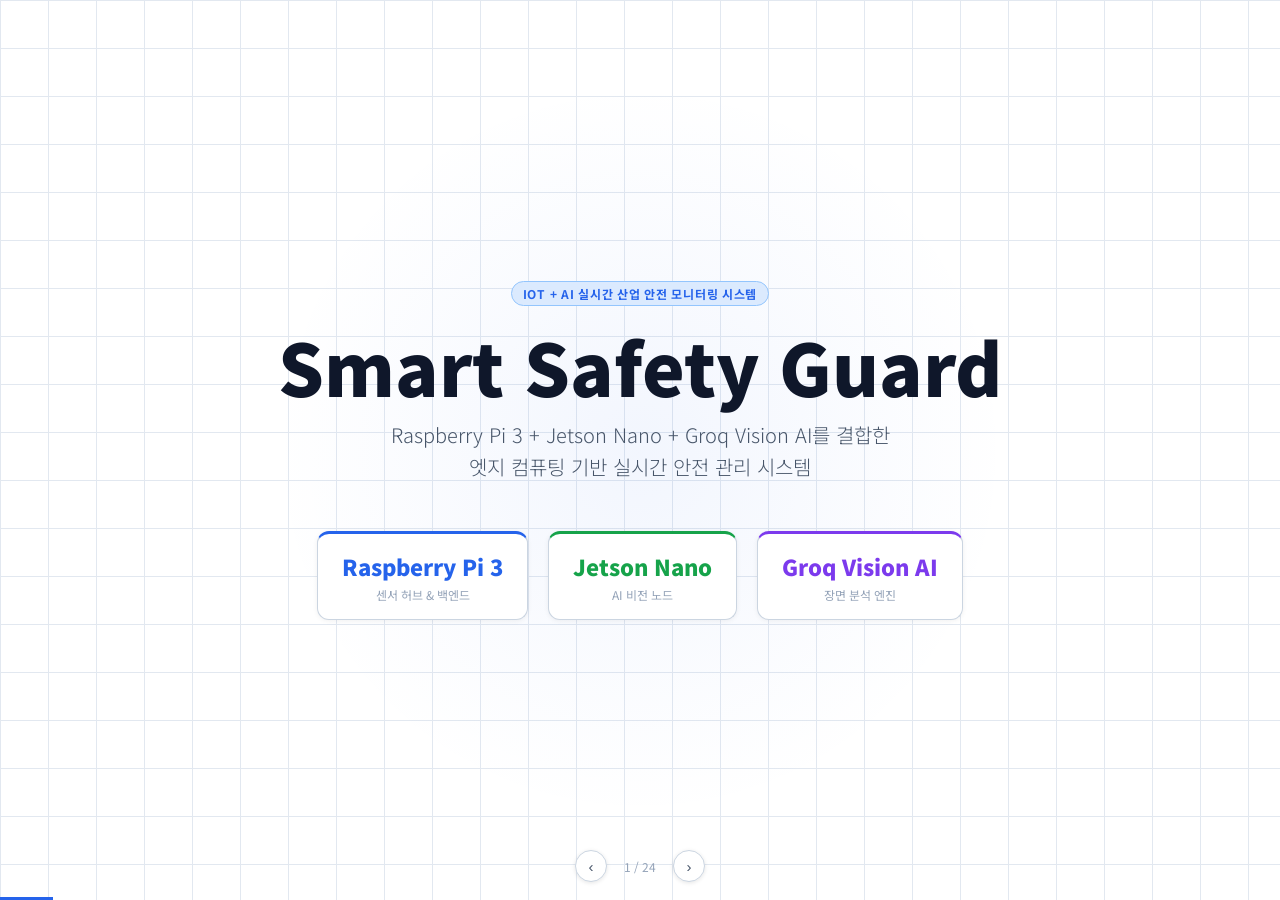
==== commit c879372d: "Implement code changes to enhance functionality and improve performance" ====
--- a/presentation.html
+++ b/presentation.html
@@ -2,961 +2,1020 @@
 <html lang="ko">
 <head>
 <meta charset="UTF-8"/>
-<meta name="viewport" content="width=device-width, initial-scale=1.0"/>
-<title>Smart Safety Guard — Presentation</title>
-<link href="https://fonts.googleapis.com/css2?family=Noto+Sans+KR:wght@300;400;700;900&family=JetBrains+Mono:wght@400;700&display=swap" rel="stylesheet"/>
+<meta name="viewport" content="width=device-width,initial-scale=1.0"/>
+<title>Smart Safety Guard</title>
+<link href="https://fonts.googleapis.com/css2?family=Noto+Sans+KR:wght@300;400;600;700;900&display=swap" rel="stylesheet"/>
 <style>
-*,*::before,*::after{box-sizing:border-box;margin:0;padding:0;}
-:root{
-  --bg:#f0f4f8;
-  --s:#ffffff;
-  --s2:#f1f5f9;
-  --bd:#cbd5e1;
-  --bd2:#e2e8f0;
-  --tx:#0f172a;
-  --mu:#64748b;
-  --sub:#475569;
-  --grn:#15803d;
-  --grn-lt:#dcfce7;
-  --grn-bd:#86efac;
-  --red:#b91c1c;
-  --red-lt:#fee2e2;
-  --red-bd:#fca5a5;
-  --ora:#c2410c;
-  --ora-lt:#ffedd5;
-  --ora-bd:#fdba74;
-  --blu:#1d4ed8;
-  --blu-lt:#dbeafe;
-  --blu-bd:#93c5fd;
-  --pur:#6d28d9;
-  --pur-lt:#f3e8ff;
-  --pur-bd:#c4b5fd;
-  --yel:#92400e;
-  --yel-lt:#fef3c7;
+*, *::before, *::after { box-sizing: border-box; margin: 0; padding: 0; }
+:root {
+  --bg:   #f1f5f9;
+  --card: #ffffff;
+  --bd:   #e2e8f0;
+  --bd2:  #cbd5e1;
+  --tx:   #0f172a;
+  --sub:  #475569;
+  --mu:   #94a3b8;
+  --grn:  #16a34a;  --grn-l: #dcfce7;  --grn-b: #86efac;
+  --red:  #dc2626;  --red-l: #fee2e2;  --red-b: #fca5a5;
+  --blu:  #2563eb;  --blu-l: #dbeafe;  --blu-b: #93c5fd;
+  --ora:  #ea580c;  --ora-l: #ffedd5;  --ora-b: #fdba74;
+  --pur:  #7c3aed;  --pur-l: #f3e8ff;  --pur-b: #c4b5fd;
+  --yel:  #d97706;  --yel-l: #fef3c7;
 }
-html,body{width:100%;height:100%;overflow:hidden;background:var(--bg);
-  font-family:"Noto Sans KR",system-ui,sans-serif;color:var(--tx);}
-
-/* ── SLIDE ENGINE ─────────────────────────────────────────────────────── */
-.deck{width:100vw;height:100vh;position:relative;overflow:hidden;}
-.slide{
-  position:absolute;inset:0;
-  display:flex;flex-direction:column;justify-content:center;align-items:center;
-  padding:52px 64px;
-  opacity:0;transform:translateX(60px);
-  transition:all .45s cubic-bezier(.4,0,.2,1);
-  pointer-events:none;
-  background:var(--bg);
+html, body { width:100%; height:100%; overflow:hidden;
+  font-family:"Noto Sans KR",sans-serif; color:var(--tx); background:var(--bg); }
+
+/* ── DECK ─────────────────────────────────────────────────────── */
+.deck { width:100vw; height:100vh; position:relative; overflow:hidden; }
+.slide {
+  position:absolute; inset:0;
+  display:grid; grid-template-rows:auto 1fr;
+  padding:36px 56px 44px;
+  opacity:0; transform:translateX(50px);
+  transition:opacity .4s, transform .4s cubic-bezier(.4,0,.2,1);
+  pointer-events:none; background:var(--bg);
 }
-.slide.active{opacity:1;transform:translateX(0);pointer-events:auto;}
-.slide.exit{opacity:0;transform:translateX(-60px);}
-
-/* ── PROGRESS & NAV ───────────────────────────────────────────────────── */
-.progress{position:fixed;bottom:0;left:0;height:3px;background:var(--blu);transition:width .4s;}
-.nav{position:fixed;bottom:18px;left:50%;transform:translateX(-50%);
-  display:flex;gap:12px;align-items:center;z-index:99;}
-.nav-btn{width:34px;height:34px;border-radius:50%;border:1px solid var(--bd);
-  background:var(--s);color:var(--sub);cursor:pointer;
-  font-size:16px;display:flex;align-items:center;justify-content:center;
-  transition:.15s;box-shadow:0 1px 4px rgba(0,0,0,.1);}
-.nav-btn:hover{background:var(--s2);color:var(--tx);}
-.slide-counter{font-size:12px;color:var(--mu);min-width:50px;text-align:center;font-variant-numeric:tabular-nums;}
-
-/* ── BADGES ──────────────────────────────────────────────────────────── */
-.badge{display:inline-flex;align-items:center;gap:6px;padding:4px 12px;
-  border-radius:999px;font-size:12px;font-weight:700;letter-spacing:.07em;text-transform:uppercase;}
-.badge-grn{background:var(--grn-lt);color:var(--grn);border:1px solid var(--grn-bd);}
-.badge-red{background:var(--red-lt);color:var(--red);border:1px solid var(--red-bd);}
-.badge-blu{background:var(--blu-lt);color:var(--blu);border:1px solid var(--blu-bd);}
-.badge-ora{background:var(--ora-lt);color:var(--ora);border:1px solid var(--ora-bd);}
-.badge-pur{background:var(--pur-lt);color:var(--pur);border:1px solid var(--pur-bd);}
-
-/* ── TAGS ─────────────────────────────────────────────────────────────── */
-.tag{font-size:11px;font-weight:700;padding:3px 9px;border-radius:5px;
-  text-transform:uppercase;letter-spacing:.05em;display:inline-block;}
-.tag-grn{background:var(--grn-lt);color:var(--grn);}
-.tag-red{background:var(--red-lt);color:var(--red);}
-.tag-blu{background:var(--blu-lt);color:var(--blu);}
-.tag-ora{background:var(--ora-lt);color:var(--ora);}
-.tag-pur{background:var(--pur-lt);color:var(--pur);}
-.tag-yel{background:var(--yel-lt);color:var(--yel);}
-
-/* ── CARDS ─────────────────────────────────────────────────────────────── */
-.card{background:var(--s);border:1px solid var(--bd2);border-radius:12px;padding:22px;box-shadow:0 1px 6px rgba(0,0,0,.07);}
-.card-sm{background:var(--s);border:1px solid var(--bd2);border-radius:10px;padding:14px;box-shadow:0 1px 4px rgba(0,0,0,.05);}
-
-/* ── IMAGE PLACEHOLDER ────────────────────────────────────────────────── */
-.img-box{background:var(--s2);border:2px dashed var(--bd);border-radius:10px;
-  display:flex;flex-direction:column;align-items:center;justify-content:center;
-  gap:8px;color:var(--mu);font-size:13px;text-align:center;}
-.img-note{font-size:11px;color:var(--mu);margin-top:2px;}
-
-/* ── TYPOGRAPHY ───────────────────────────────────────────────────────── */
-.section-label{font-size:11px;font-weight:700;letter-spacing:.15em;text-transform:uppercase;
-  color:var(--mu);margin-bottom:8px;}
-.h2{font-size:30px;font-weight:900;line-height:1.2;margin-bottom:6px;color:var(--tx);}
-.h3{font-size:20px;font-weight:700;margin-bottom:4px;color:var(--tx);}
-.body{font-size:14px;color:var(--sub);line-height:1.65;}
-
-/* ── GRID ─────────────────────────────────────────────────────────────── */
-.grid-2{display:grid;grid-template-columns:1fr 1fr;gap:18px;width:100%;}
-.grid-3{display:grid;grid-template-columns:1fr 1fr 1fr;gap:14px;width:100%;}
-.grid-4{display:grid;grid-template-columns:repeat(4,1fr);gap:12px;width:100%;}
-
-/* ── MISC ──────────────────────────────────────────────────────────────── */
-.stat-big{font-size:52px;font-weight:900;line-height:1;}
-.stat-lbl{font-size:12px;color:var(--mu);margin-top:4px;font-weight:400;}
-.top-bar{width:100%;display:flex;align-items:center;justify-content:space-between;
-  margin-bottom:28px;flex-shrink:0;}
-.slide-accent{position:absolute;left:0;top:15%;bottom:15%;width:4px;border-radius:2px;
-  background:linear-gradient(180deg,transparent,var(--blu),transparent);}
-.flow-arrow{color:var(--mu);font-size:20px;margin:0 4px;}
-
-/* ── STEPS ─────────────────────────────────────────────────────────────── */
-.step{display:flex;align-items:flex-start;gap:12px;
-  background:var(--s);border:1px solid var(--bd2);border-radius:8px;padding:12px 16px;
-  box-shadow:0 1px 3px rgba(0,0,0,.05);}
-.step-num{width:26px;height:26px;border-radius:50%;background:var(--s2);
-  display:flex;align-items:center;justify-content:center;font-size:12px;
-  font-weight:700;color:var(--sub);flex-shrink:0;}
-
-/* ── CODE BLOCK ───────────────────────────────────────────────────────── */
-.code{background:#1e293b;border-radius:8px;padding:14px 18px;
-  font-family:"JetBrains Mono",monospace;font-size:11.5px;color:#cbd5e1;line-height:1.7;}
-.code .k{color:#7dd3fc;} .code .s{color:#86efac;} .code .n{color:#fdba74;} .code .c{color:#475569;}
-
-/* ── TIMELINE ─────────────────────────────────────────────────────────── */
-.tl-item{display:flex;gap:14px;align-items:flex-start;}
-.tl-dot{width:10px;height:10px;border-radius:50%;margin-top:5px;flex-shrink:0;}
-.tl-line{width:2px;background:var(--bd);flex-shrink:0;margin:0 4px;}
-
-/* ── COMPARISON TABLE ─────────────────────────────────────────────────── */
-.comparison-table{width:100%;border-collapse:collapse;font-size:13px;}
-.comparison-table th{padding:9px 14px;text-align:left;font-size:10px;font-weight:700;
-  letter-spacing:.1em;text-transform:uppercase;color:var(--mu);
-  border-bottom:2px solid var(--bd);background:var(--s2);}
-.comparison-table td{padding:9px 14px;border-bottom:1px solid var(--bd2);color:var(--sub);}
-.comparison-table tr:last-child td{border-bottom:none;}
-.comparison-table .our{color:var(--grn);font-weight:700;}
-.comparison-table .no{color:#94a3b8;}
-.comparison-table .yes{color:var(--grn);}
-.comparison-table .partial{color:var(--yel);}
-.comparison-table .highlight-row td{background:#f8fdf9;}
-
-/* ── TITLE SLIDE ──────────────────────────────────────────────────────── */
-.title-bg{position:absolute;inset:0;overflow:hidden;z-index:0;}
-.title-grid{position:absolute;inset:0;
-  background-image:linear-gradient(var(--bd2) 1px,transparent 1px),
-                   linear-gradient(90deg,var(--bd2) 1px,transparent 1px);
-  background-size:50px 50px;opacity:.5;}
-.title-glow{position:absolute;width:700px;height:700px;border-radius:50%;
-  background:radial-gradient(circle,rgba(29,78,216,.08),transparent 70%);
-  top:50%;left:50%;transform:translate(-50%,-50%);}
-
-/* ── NUM HIGHLIGHT ────────────────────────────────────────────────────── */
-.num-highlight{font-size:46px;font-weight:900;line-height:1;
-  background:linear-gradient(135deg,var(--blu),var(--pur));
-  -webkit-background-clip:text;-webkit-text-fill-color:transparent;}
-
-/* ── STAT CARD COLOR BORDERS ──────────────────────────────────────────── */
-.card-top-blu{border-top:3px solid var(--blu);}
-.card-top-grn{border-top:3px solid var(--grn);}
-.card-top-red{border-top:3px solid var(--red);}
-.card-top-ora{border-top:3px solid var(--ora);}
-.card-top-pur{border-top:3px solid var(--pur);}
+.slide.active  { opacity:1; transform:translateX(0); pointer-events:auto; }
+.slide.prev    { opacity:0; transform:translateX(-50px); }
+
+/* ── NAV & PROGRESS ──────────────────────────────────────────── */
+.progress { position:fixed; bottom:0; left:0; height:3px; background:var(--blu); transition:width .3s; z-index:99; }
+.nav { position:fixed; bottom:18px; left:50%; transform:translateX(-50%);
+  display:flex; gap:10px; align-items:center; z-index:99; }
+.nb { width:32px; height:32px; border-radius:50%; border:1px solid var(--bd2);
+  background:var(--card); color:var(--sub); cursor:pointer; font-size:15px;
+  display:flex; align-items:center; justify-content:center;
+  box-shadow:0 1px 4px rgba(0,0,0,.1); transition:.15s; }
+.nb:hover { background:var(--bd); }
+.nc { font-size:12px; color:var(--mu); min-width:46px; text-align:center; font-variant-numeric:tabular-nums; }
+
+/* ── SLIDE HEADER ─────────────────────────────────────────────── */
+.sl-hd { display:flex; align-items:center; justify-content:space-between;
+  padding-bottom:20px; border-bottom:1px solid var(--bd2); margin-bottom:24px; flex-shrink:0; }
+.sl-label { font-size:11px; font-weight:700; letter-spacing:.16em;
+  text-transform:uppercase; color:var(--mu); }
+.badge { display:inline-flex; align-items:center; padding:3px 11px;
+  border-radius:999px; font-size:11px; font-weight:700; letter-spacing:.06em; text-transform:uppercase; }
+.bg { background:var(--grn-l); color:var(--grn); border:1px solid var(--grn-b); }
+.br { background:var(--red-l); color:var(--red); border:1px solid var(--red-b); }
+.bb { background:var(--blu-l); color:var(--blu); border:1px solid var(--blu-b); }
+.bo { background:var(--ora-l); color:var(--ora); border:1px solid var(--ora-b); }
+.bp { background:var(--pur-l); color:var(--pur); border:1px solid var(--pur-b); }
+
+/* ── COMMON ELEMENTS ──────────────────────────────────────────── */
+.h1 { font-size:52px; font-weight:900; line-height:1.1; color:var(--tx); }
+.h2 { font-size:36px; font-weight:900; line-height:1.15; color:var(--tx); }
+.h3 { font-size:20px; font-weight:700; color:var(--tx); }
+.body { font-size:14px; color:var(--sub); line-height:1.65; }
+
+.card { background:var(--card); border:1px solid var(--bd2);
+  border-radius:12px; padding:20px; box-shadow:0 1px 5px rgba(0,0,0,.06); }
+.csm  { background:var(--card); border:1px solid var(--bd2);
+  border-radius:9px; padding:13px 15px; box-shadow:0 1px 3px rgba(0,0,0,.04); }
+
+.tag { font-size:10px; font-weight:700; padding:3px 9px; border-radius:5px;
+  text-transform:uppercase; letter-spacing:.05em; display:inline-block; }
+.tg  { background:var(--grn-l); color:var(--grn); }
+.tr  { background:var(--red-l); color:var(--red); }
+.tb  { background:var(--blu-l); color:var(--blu); }
+.to  { background:var(--ora-l); color:var(--ora); }
+.tp  { background:var(--pur-l); color:var(--pur); }
+.ty  { background:var(--yel-l); color:var(--yel); }
+
+.g2 { display:grid; grid-template-columns:1fr 1fr; gap:18px; }
+.g3 { display:grid; grid-template-columns:1fr 1fr 1fr; gap:14px; }
+.g4 { display:grid; grid-template-columns:repeat(4,1fr); gap:12px; }
+
+/* top-colored border shortcut */
+.tg-top { border-top:3px solid var(--grn); }
+.tr-top { border-top:3px solid var(--red); }
+.tb-top { border-top:3px solid var(--blu); }
+.to-top { border-top:3px solid var(--ora); }
+.tp-top { border-top:3px solid var(--pur); }
+
+/* stat */
+.stat-n { font-size:54px; font-weight:900; line-height:1; }
+.stat-l { font-size:12px; color:var(--mu); margin-top:4px; }
+
+/* step row */
+.step { display:flex; align-items:flex-start; gap:11px;
+  background:var(--card); border:1px solid var(--bd2); border-radius:8px;
+  padding:11px 14px; box-shadow:0 1px 3px rgba(0,0,0,.04); }
+.snum { width:24px; height:24px; border-radius:50%; background:var(--bd);
+  display:flex; align-items:center; justify-content:center;
+  font-size:11px; font-weight:700; color:var(--sub); flex-shrink:0; margin-top:1px; }
+
+/* comparison table */
+.ctbl { width:100%; border-collapse:collapse; font-size:13px; }
+.ctbl th { padding:9px 13px; text-align:left; font-size:10px; font-weight:700;
+  letter-spacing:.1em; text-transform:uppercase; color:var(--mu);
+  border-bottom:2px solid var(--bd2); background:var(--bg); }
+.ctbl td { padding:9px 13px; border-bottom:1px solid var(--bd); color:var(--sub); }
+.ctbl tr:last-child td { border-bottom:none; }
+.ctbl .our { color:var(--grn); font-weight:700; }
+.ctbl .no  { color:var(--mu); }
+.ctbl .yes { color:var(--grn); }
+.ctbl .par { color:var(--yel); }
+.ctbl .hl td { background:#f8fdf8; }
+
+/* IMG placeholder */
+.imgbox { background:var(--bg); border:2px dashed var(--bd2); border-radius:10px;
+  display:flex; flex-direction:column; align-items:center; justify-content:center;
+  gap:8px; color:var(--mu); font-size:13px; text-align:center; }
+.imgnote { font-size:11px; color:var(--mu); }
+
+/* timeline */
+.tli { display:flex; gap:12px; align-items:flex-start; }
+.tld { width:10px; height:10px; border-radius:50%; flex-shrink:0; margin-top:5px; }
+.tll { width:2px; background:var(--bd2); flex-shrink:0; margin:0 4px; }
+
+/* flow arrow */
+.arrow { color:var(--mu); font-size:22px; flex-shrink:0; align-self:center; }
+
+/* ── TITLE SLIDE ──────────────────────────────────────────────── */
+.title-slide {
+  display:flex; flex-direction:column; align-items:center; justify-content:center;
+  background:white; padding:60px;
+  background-image:
+    linear-gradient(var(--bd) 1px, transparent 1px),
+    linear-gradient(90deg, var(--bd) 1px, transparent 1px);
+  background-size:48px 48px;
+}
+.title-glow {
+  position:absolute; width:800px; height:800px; border-radius:50%;
+  background:radial-gradient(circle, rgba(37,99,235,.06), transparent 65%);
+  top:50%; left:50%; transform:translate(-50%,-50%); pointer-events:none;
+}
+
+/* ── ARCH DIAGRAM ─────────────────────────────────────────────── */
+.arch-box {
+  background:var(--card); border:1.5px solid var(--bd2);
+  border-radius:10px; padding:16px 14px; text-align:center;
+  box-shadow:0 2px 8px rgba(0,0,0,.07);
+}
+.arch-box .title { font-size:13px; font-weight:700; margin-bottom:6px; }
+.arch-box .items { font-size:11px; color:var(--sub); line-height:1.9; text-align:left; }
+.arch-arrow {
+  display:flex; align-items:center; justify-content:center;
+  flex-direction:column; gap:2px; color:var(--mu); flex-shrink:0;
+}
+.arch-arrow svg { display:block; }
+
+/* flow connector line */
+.connector {
+  height:2px; background:linear-gradient(90deg, var(--bd2), var(--blu-b));
+  flex:1; position:relative;
+}
+.connector::after {
+  content:''; position:absolute; right:-7px; top:-5px;
+  border:6px solid transparent; border-left:8px solid var(--blu-b);
+}
 </style>
 </head>
 <body>
 <div class="deck" id="deck">
 
-<!-- ══════════════════════════════════════════════ SLIDE 1 — TITLE -->
-<section class="slide active" id="s1" style="background:white;">
-  <div class="title-bg">
-    <div class="title-grid"></div>
-    <div class="title-glow"></div>
-  </div>
-  <div style="position:relative;z-index:1;text-align:center;width:100%;">
-    <div class="badge badge-blu" style="margin-bottom:20px;">🛡️ IoT + AI 실시간 안전 시스템</div>
-    <h1 style="font-size:60px;font-weight:900;line-height:1.1;margin-bottom:12px;color:#0f172a;">
+<!-- ══ 01 TITLE ═══════════════════════════════════════════════════ -->
+<section class="slide title-slide active" id="s1" style="display:flex;position:absolute;inset:0;">
+  <div class="title-glow"></div>
+  <div style="position:relative;z-index:1;text-align:center;width:100%;max-width:860px;">
+    <div class="badge bb" style="margin-bottom:22px;font-size:12px;">IoT + AI 실시간 산업 안전 모니터링 시스템</div>
+    <h1 style="font-size:72px;font-weight:900;line-height:1.05;margin-bottom:16px;color:#0f172a;">
       Smart Safety Guard
     </h1>
-    <p style="font-size:20px;color:var(--sub);font-weight:300;margin-bottom:44px;">
-      산업 현장의 위험을 AI가 실시간으로 감지하고 대응하는 엣지 컴퓨팅 시스템
+    <p style="font-size:20px;color:var(--sub);font-weight:300;margin-bottom:48px;line-height:1.6;">
+      Raspberry Pi 3 + Jetson Nano + Groq Vision AI를 결합한<br/>엣지 컴퓨팅 기반 실시간 안전 관리 시스템
     </p>
-    <div style="display:flex;justify-content:center;gap:24px;flex-wrap:wrap;">
-      <div class="card" style="text-align:center;padding:16px 28px;border-top:3px solid var(--blu);">
+    <div style="display:flex;justify-content:center;gap:20px;flex-wrap:wrap;">
+      <div class="card tb-top" style="padding:16px 24px;text-align:center;min-width:160px;">
         <div style="font-size:22px;font-weight:900;color:var(--blu);">Raspberry Pi 3</div>
-        <div style="font-size:12px;color:var(--mu);">센서 허브 &amp; 백엔드</div>
-      </div>
-      <div class="card" style="text-align:center;padding:16px 28px;border-top:3px solid var(--grn);">
+        <div style="font-size:12px;color:var(--mu);margin-top:4px;">센서 허브 &amp; 백엔드</div>
+      </div>
+      <div class="card tg-top" style="padding:16px 24px;text-align:center;min-width:160px;">
         <div style="font-size:22px;font-weight:900;color:var(--grn);">Jetson Nano</div>
-        <div style="font-size:12px;color:var(--mu);">AI 비전 노드</div>
-      </div>
-      <div class="card" style="text-align:center;padding:16px 28px;border-top:3px solid var(--pur);">
+        <div style="font-size:12px;color:var(--mu);margin-top:4px;">AI 비전 노드</div>
+      </div>
+      <div class="card tp-top" style="padding:16px 24px;text-align:center;min-width:160px;">
         <div style="font-size:22px;font-weight:900;color:var(--pur);">Groq Vision AI</div>
-        <div style="font-size:12px;color:var(--mu);">장면 분석 엔진</div>
-      </div>
-    </div>
-  </div>
-</section>
-
-<!-- ══════════════════════════════════════════════ SLIDE 2 — PROBLEM -->
+        <div style="font-size:12px;color:var(--mu);margin-top:4px;">장면 분석 엔진</div>
+      </div>
+    </div>
+  </div>
+</section>
+
+<!-- ══ 02 PROBLEM ═══════════════════════════════════════════════ -->
 <section class="slide" id="s2">
-  <div class="slide-accent"></div>
-  <div class="top-bar">
-    <span class="section-label">문제 인식</span>
-    <span class="badge badge-red">산업재해 현황</span>
-  </div>
-  <div class="h2" style="margin-bottom:28px;">매년 반복되는 산업 현장 사고 😟</div>
-  <div class="grid-3" style="margin-bottom:22px;">
-    <div class="card card-top-red" style="text-align:center;">
-      <div class="stat-big" style="color:var(--red);">89,000</div>
-      <div class="stat-lbl">연간 산업재해 건수 (한국)</div>
-    </div>
-    <div class="card card-top-ora" style="text-align:center;">
-      <div class="stat-big" style="color:var(--ora);">2,300<span style="font-size:24px;">명</span></div>
-      <div class="stat-lbl">연간 산업재해 사망자</div>
-    </div>
-    <div class="card card-top-blu" style="text-align:center;">
-      <div class="stat-big" style="color:var(--blu);">27조</div>
-      <div class="stat-lbl">연간 경제적 손실 (원)</div>
-    </div>
-  </div>
-  <div class="img-box" style="width:100%;height:150px;">
-    <span style="font-size:32px;">🖼️</span>
-    <span>산업 현장 사고 뉴스 이미지 삽입</span>
-    <span class="img-note">가스 폭발 / 화재 / 작업자 사고 관련 사진</span>
-  </div>
-</section>
-
-<!-- ══════════════════════════════════════════════ SLIDE 3 — MOTIVATION -->
+  <div class="sl-hd"><span class="sl-label">문제 인식</span><span class="badge br">산업재해 현황</span></div>
+  <div style="display:flex;flex-direction:column;gap:18px;height:100%;">
+    <div class="h2">매년 반복되는 산업 현장 사고</div>
+    <div class="g3">
+      <div class="card tr-top" style="text-align:center;padding:28px 20px;">
+        <div class="stat-n" style="color:var(--red);">89,000</div>
+        <div class="stat-l">연간 산업재해 건수 (한국)</div>
+      </div>
+      <div class="card to-top" style="text-align:center;padding:28px 20px;">
+        <div class="stat-n" style="color:var(--ora);">2,300<span style="font-size:28px;">명</span></div>
+        <div class="stat-l">연간 산업재해 사망자</div>
+      </div>
+      <div class="card tb-top" style="text-align:center;padding:28px 20px;">
+        <div class="stat-n" style="color:var(--blu);">27조</div>
+        <div class="stat-l">연간 경제적 손실 (원)</div>
+      </div>
+    </div>
+    <div class="imgbox" style="flex:1;">
+      <div style="font-size:14px;font-weight:600;">산업 현장 사고 뉴스 이미지 삽입</div>
+      <div class="imgnote">가스 폭발 / 화재 / 작업자 사고 관련 사진</div>
+    </div>
+  </div>
+</section>
+
+<!-- ══ 03 MOTIVATION ═════════════════════════════════════════════ -->
 <section class="slide" id="s3">
-  <div class="top-bar">
-    <span class="section-label">프로젝트 동기</span>
-    <span class="badge badge-ora">Motivation</span>
-  </div>
-  <div class="h2" style="margin-bottom:28px;">기존 시스템으로는 부족하다</div>
-  <div class="grid-2">
-    <div>
-      <div class="h3" style="color:var(--red);margin-bottom:14px;">❌ 기존 방식의 한계</div>
+  <div class="sl-hd"><span class="sl-label">프로젝트 동기</span><span class="badge bo">Motivation</span></div>
+  <div style="height:100%;display:flex;flex-direction:column;gap:16px;">
+    <div class="h2">기존 시스템으로는 부족하다</div>
+    <div class="g2" style="flex:1;">
       <div style="display:flex;flex-direction:column;gap:10px;">
-        <div class="step"><span style="font-size:18px;">📹</span><div><b>CCTV만으로는</b><br/><span class="body">사람이 직접 24시간 모니터링 → 불가능</span></div></div>
-        <div class="step"><span style="font-size:18px;">🚨</span><div><b>단순 센서 경보</b><br/><span class="body">오경보 빈번, 맥락 파악 불가</span></div></div>
-        <div class="step"><span style="font-size:18px;">💸</span><div><b>산업용 솔루션</b><br/><span class="body">수천만 원 비용 → 중소 사업장 도입 불가</span></div></div>
-        <div class="step"><span style="font-size:18px;">📱</span><div><b>원격 대응 없음</b><br/><span class="body">현장 이탈 시 아무것도 할 수 없음</span></div></div>
-      </div>
-    </div>
-    <div>
-      <div class="h3" style="color:var(--grn);margin-bottom:14px;">✅ 우리가 만든 것</div>
+        <div class="h3" style="color:var(--red);margin-bottom:4px;">기존 방식의 한계</div>
+        <div class="step"><div class="snum" style="background:var(--red-l);color:var(--red);">1</div><div><b>CCTV만으로는</b><br/><span class="body">사람이 24시간 직접 모니터링 — 현실적으로 불가능</span></div></div>
+        <div class="step"><div class="snum" style="background:var(--red-l);color:var(--red);">2</div><div><b>단순 센서 경보</b><br/><span class="body">오경보 빈번, 맥락 파악 불가, 센서 단독 동작</span></div></div>
+        <div class="step"><div class="snum" style="background:var(--red-l);color:var(--red);">3</div><div><b>고가 산업용 솔루션</b><br/><span class="body">수천만 원 비용 — 중소 사업장 도입 불가</span></div></div>
+        <div class="step"><div class="snum" style="background:var(--red-l);color:var(--red);">4</div><div><b>원격 대응 불가</b><br/><span class="body">현장 이탈 시 즉각 대응 수단 없음</span></div></div>
+      </div>
       <div style="display:flex;flex-direction:column;gap:10px;">
-        <div class="step"><span style="font-size:18px;">🤖</span><div><b>AI 자동 분석</b><br/><span class="body">카메라 영상을 AI가 24시간 자동 판단</span></div></div>
-        <div class="step"><span style="font-size:18px;">🔗</span><div><b>멀티 센서 융합</b><br/><span class="body">5종 센서 + 카메라 + AI → 정확한 위험 판단</span></div></div>
-        <div class="step"><span style="font-size:18px;">💰</span><div><b>저비용 엣지 컴퓨팅</b><br/><span class="body">10만 원 이하 하드웨어로 엔터프라이즈급 기능</span></div></div>
-        <div class="step"><span style="font-size:18px;">📲</span><div><b>텔레그램 원격 제어</b><br/><span class="body">어디서든 실시간 확인 및 제어</span></div></div>
-      </div>
-    </div>
-  </div>
-</section>
-
-<!-- ══════════════════════════════════════════════ SLIDE 4 — OVERVIEW -->
+        <div class="h3" style="color:var(--grn);margin-bottom:4px;">Smart Safety Guard</div>
+        <div class="step"><div class="snum" style="background:var(--grn-l);color:var(--grn);">1</div><div><b>AI 자동 분석</b><br/><span class="body">카메라 영상을 AI가 24시간 자동으로 판단</span></div></div>
+        <div class="step"><div class="snum" style="background:var(--grn-l);color:var(--grn);">2</div><div><b>멀티 센서 융합</b><br/><span class="body">5종 센서 + 카메라 + AI → 정확한 위험 판단</span></div></div>
+        <div class="step"><div class="snum" style="background:var(--grn-l);color:var(--grn);">3</div><div><b>저비용 엣지 컴퓨팅</b><br/><span class="body">10만 원 이하 하드웨어로 엔터프라이즈급 기능</span></div></div>
+        <div class="step"><div class="snum" style="background:var(--grn-l);color:var(--grn);">4</div><div><b>텔레그램 원격 제어</b><br/><span class="body">어디서든 실시간 확인 및 원격 제어</span></div></div>
+      </div>
+    </div>
+  </div>
+</section>
+
+<!-- ══ 04 OVERVIEW ═══════════════════════════════════════════════ -->
 <section class="slide" id="s4">
-  <div class="top-bar">
-    <span class="section-label">시스템 개요</span>
-    <span class="badge badge-blu">System Overview</span>
-  </div>
-  <div class="h2" style="text-align:center;margin-bottom:32px;">하나의 시스템, 세 가지 핵심 기능</div>
-  <div class="grid-3" style="margin-bottom:20px;">
-    <div class="card card-top-grn" style="text-align:center;">
-      <div style="font-size:44px;margin-bottom:10px;">📡</div>
-      <div class="h3" style="color:var(--grn);">감지 (Sense)</div>
-      <div class="body" style="margin-top:8px;">5종 센서 + USB 카메라<br/>실시간 환경 데이터 수집</div>
-      <div style="margin-top:12px;display:flex;flex-direction:column;gap:5px;">
-        <span class="tag tag-grn">가스 · 온도 · 거리</span>
-        <span class="tag tag-grn">움직임 · 사람 탐지</span>
-      </div>
-    </div>
-    <div class="card card-top-blu" style="text-align:center;">
-      <div style="font-size:44px;margin-bottom:10px;">🧠</div>
-      <div class="h3" style="color:var(--blu);">분석 (Analyze)</div>
-      <div class="body" style="margin-top:8px;">YOLOv5 엣지 AI + Groq Vision<br/>맥락을 이해하는 지능형 판단</div>
-      <div style="margin-top:12px;display:flex;flex-direction:column;gap:5px;">
-        <span class="tag tag-blu">실시간 사람 탐지</span>
-        <span class="tag tag-blu">AI 장면 분석</span>
-      </div>
-    </div>
-    <div class="card card-top-red" style="text-align:center;">
-      <div style="font-size:44px;margin-bottom:10px;">🚨</div>
-      <div class="h3" style="color:var(--red);">대응 (Alert)</div>
-      <div class="body" style="margin-top:8px;">다층 경보 시스템<br/>자동 액추에이터 + 텔레그램</div>
-      <div style="margin-top:12px;display:flex;flex-direction:column;gap:5px;">
-        <span class="tag tag-red">LED · 버저 · 팬</span>
-        <span class="tag tag-ora">텔레그램 실시간 알림</span>
-      </div>
-    </div>
-  </div>
-  <div class="img-box" style="width:100%;height:100px;">
-    <span style="font-size:24px;">🖼️</span>
-    <span>전체 시스템 사진 (센서 + Pi + Jetson Nano + 모니터)</span>
-  </div>
-</section>
-
-<!-- ══════════════════════════════════════════════ SLIDE 5 — ARCHITECTURE -->
+  <div class="sl-hd"><span class="sl-label">시스템 개요</span><span class="badge bb">System Overview</span></div>
+  <div style="height:100%;display:flex;flex-direction:column;gap:20px;">
+    <div class="h2">하나의 시스템, 세 가지 핵심 기능</div>
+    <div class="g3" style="flex:1;">
+      <div class="card tg-top" style="display:flex;flex-direction:column;justify-content:space-between;">
+        <div>
+          <div style="font-size:40px;margin-bottom:14px;">📡</div>
+          <div class="h3" style="color:var(--grn);margin-bottom:10px;">감지 (Sense)</div>
+          <div class="body">5종 센서와 USB 카메라로 산업 현장의 물리적 위험 요소를 실시간으로 수집합니다</div>
+        </div>
+        <div style="margin-top:16px;display:flex;flex-direction:column;gap:6px;">
+          <span class="tag tg">가스 · 온도 · 거리</span>
+          <span class="tag tg">움직임 · 사람 탐지</span>
+        </div>
+      </div>
+      <div class="card tb-top" style="display:flex;flex-direction:column;justify-content:space-between;">
+        <div>
+          <div style="font-size:40px;margin-bottom:14px;">🧠</div>
+          <div class="h3" style="color:var(--blu);margin-bottom:10px;">분석 (Analyze)</div>
+          <div class="body">YOLOv5 엣지 AI와 Groq Vision이 맥락을 이해하는 지능형 안전 판단을 수행합니다</div>
+        </div>
+        <div style="margin-top:16px;display:flex;flex-direction:column;gap:6px;">
+          <span class="tag tb">실시간 사람 탐지</span>
+          <span class="tag tb">AI 장면 분석</span>
+        </div>
+      </div>
+      <div class="card tr-top" style="display:flex;flex-direction:column;justify-content:space-between;">
+        <div>
+          <div style="font-size:40px;margin-bottom:14px;">🚨</div>
+          <div class="h3" style="color:var(--red);margin-bottom:10px;">대응 (Alert)</div>
+          <div class="body">다층 경보 시스템으로 LED, 버저, 팬을 자동 제어하고 텔레그램으로 즉시 알립니다</div>
+        </div>
+        <div style="margin-top:16px;display:flex;flex-direction:column;gap:6px;">
+          <span class="tag tr">LED · 버저 · 냉각팬</span>
+          <span class="tag to">텔레그램 실시간 알림</span>
+        </div>
+      </div>
+    </div>
+    <div class="imgbox" style="height:80px;">
+      <div style="font-size:13px;font-weight:600;">전체 시스템 사진 삽입 (센서 + Pi + Jetson Nano + 모니터)</div>
+    </div>
+  </div>
+</section>
+
+<!-- ══ 05 ARCHITECTURE ════════════════════════════════════════════ -->
 <section class="slide" id="s5">
-  <div class="top-bar">
-    <span class="section-label">시스템 아키텍처</span>
-    <span class="badge badge-blu">Architecture</span>
-  </div>
-  <div class="h2" style="margin-bottom:22px;">두 노드 엣지 컴퓨팅 구조</div>
-  <div style="width:100%;display:flex;gap:14px;align-items:stretch;">
-    <div class="card card-top-grn" style="flex:1;">
-      <div class="section-label" style="color:var(--grn);">센서 레이어</div>
-      <div style="display:flex;flex-direction:column;gap:6px;margin-top:10px;font-size:13px;color:var(--sub);">
-        <div>💨 MQ-2 가스 센서</div>
-        <div>🌡️ DHT22 온습도</div>
-        <div>📏 HC-SR04 초음파</div>
-        <div>🔦 PIR 동작 감지</div>
-        <div>📷 USB 웹캠</div>
-      </div>
-    </div>
-    <div class="flow-arrow" style="align-self:center;">→</div>
-    <div class="card card-top-blu" style="flex:1.2;">
-      <div class="section-label" style="color:var(--blu);">Jetson Nano</div>
-      <div style="font-size:12px;margin-top:10px;color:var(--sub);line-height:1.8;">
-        🤖 YOLOv5n 실행<br/>
-        👁️ 사람 탐지 + 위험구역<br/>
-        🖼️ 프레임 10FPS → Pi<br/>
-        <span style="color:var(--blu);font-family:monospace;font-size:11px;">POST /api/frame<br/>POST /api/detection</span>
-      </div>
-    </div>
-    <div class="flow-arrow" style="align-self:center;">→</div>
-    <div class="card" style="flex:1.8;border-top:3px solid var(--ora);">
-      <div class="section-label" style="color:var(--ora);">Raspberry Pi 3 — 중앙 허브</div>
-      <div style="display:grid;grid-template-columns:1fr 1fr;gap:6px;margin-top:10px;font-size:12px;color:var(--sub);">
-        <div>🐍 Flask API :5000</div>
-        <div>🗄️ SQLite DB</div>
-        <div>⚡ SSE 실시간</div>
-        <div>🤖 Groq Vision AI</div>
-        <div>📲 텔레그램 봇</div>
-        <div>⏱️ 2초 센서 폴링</div>
-      </div>
-    </div>
-    <div class="flow-arrow" style="align-self:center;">→</div>
-    <div style="display:flex;flex-direction:column;gap:8px;flex:1;">
-      <div class="card-sm card-top-blu"><div style="font-size:11px;color:var(--blu);font-weight:700;">🌐 웹 대시보드</div><div style="font-size:11px;color:var(--mu);">실시간 3열 레이아웃</div></div>
-      <div class="card-sm card-top-grn"><div style="font-size:11px;color:var(--grn);font-weight:700;">📱 텔레그램 봇</div><div style="font-size:11px;color:var(--mu);">원격 알림 + 제어</div></div>
-      <div class="card-sm card-top-red"><div style="font-size:11px;color:var(--red);font-weight:700;">🚨 액추에이터</div><div style="font-size:11px;color:var(--mu);">LED · 버저 · 팬</div></div>
-    </div>
-  </div>
-</section>
-
-<!-- ══════════════════════════════════════════════ SLIDE 6 — HARDWARE -->
+  <div class="sl-hd"><span class="sl-label">시스템 아키텍처</span><span class="badge bb">Architecture</span></div>
+  <div style="height:100%;display:flex;flex-direction:column;gap:18px;">
+    <div class="h2">두 노드 엣지 컴퓨팅 시스템 구조</div>
+
+    <!-- Main architecture diagram -->
+    <div style="flex:1;display:flex;flex-direction:column;gap:14px;">
+
+      <!-- Top row: main flow -->
+      <div style="display:flex;align-items:stretch;gap:12px;flex:1;">
+
+        <!-- Sensors block -->
+        <div style="display:flex;flex-direction:column;gap:8px;min-width:150px;">
+          <div style="font-size:10px;font-weight:700;letter-spacing:.12em;text-transform:uppercase;color:var(--mu);text-align:center;margin-bottom:2px;">센서 레이어</div>
+          <div class="arch-box tg-top" style="flex:1;display:flex;flex-direction:column;justify-content:center;">
+            <div class="title" style="color:var(--grn);">Sensors</div>
+            <div class="items">
+              MQ-2 가스/연기<br/>
+              DHT22 온습도<br/>
+              HC-SR04 초음파<br/>
+              PIR 동작감지
+            </div>
+          </div>
+          <div class="arch-box tg-top" style="background:var(--grn-l);">
+            <div class="title" style="color:var(--grn);font-size:11px;">Actuators</div>
+            <div class="items" style="font-size:10px;">LED · 버저 · 팬</div>
+          </div>
+        </div>
+
+        <!-- Arrow 1 -->
+        <div style="display:flex;flex-direction:column;align-items:center;justify-content:center;gap:4px;color:var(--mu);font-size:11px;flex-shrink:0;">
+          <svg width="40" height="16" viewBox="0 0 40 16"><line x1="0" y1="8" x2="32" y2="8" stroke="#93c5fd" stroke-width="2"/><polygon points="32,4 40,8 32,12" fill="#93c5fd"/></svg>
+          <span style="font-size:10px;color:var(--mu);">GPIO</span>
+        </div>
+
+        <!-- Raspberry Pi central box -->
+        <div style="flex:2;display:flex;flex-direction:column;gap:0;">
+          <div style="font-size:10px;font-weight:700;letter-spacing:.12em;text-transform:uppercase;color:var(--mu);text-align:center;margin-bottom:6px;">중앙 허브 (Central Hub)</div>
+          <div class="arch-box to-top" style="flex:1;border-width:2px;">
+            <div class="title" style="color:var(--ora);font-size:15px;margin-bottom:12px;">Raspberry Pi 3</div>
+            <div style="display:grid;grid-template-columns:1fr 1fr;gap:8px;">
+              <div class="csm" style="font-size:11px;padding:8px 10px;"><span style="color:var(--blu);font-weight:700;">Flask API</span><br/><span style="color:var(--mu);">:5000 REST</span></div>
+              <div class="csm" style="font-size:11px;padding:8px 10px;"><span style="color:var(--grn);font-weight:700;">SQLite DB</span><br/><span style="color:var(--mu);">4 tables</span></div>
+              <div class="csm" style="font-size:11px;padding:8px 10px;"><span style="color:var(--red);font-weight:700;">Alert Engine</span><br/><span style="color:var(--mu);">임계값 평가</span></div>
+              <div class="csm" style="font-size:11px;padding:8px 10px;"><span style="color:var(--pur);font-weight:700;">Groq Vision</span><br/><span style="color:var(--mu);">AI 분석</span></div>
+              <div class="csm" style="font-size:11px;padding:8px 10px;grid-column:1/-1;"><span style="color:var(--blu);font-weight:700;">SSE Stream</span><span style="color:var(--mu);"> — 2초마다 브라우저에 실시간 푸시</span></div>
+            </div>
+          </div>
+        </div>
+
+        <!-- Arrow 2 -->
+        <div style="display:flex;flex-direction:column;align-items:center;justify-content:center;gap:4px;flex-shrink:0;">
+          <svg width="40" height="16" viewBox="0 0 40 16"><line x1="0" y1="8" x2="32" y2="8" stroke="#93c5fd" stroke-width="2"/><polygon points="32,4 40,8 32,12" fill="#93c5fd"/></svg>
+          <span style="font-size:10px;color:var(--mu);">HTTP/SSE</span>
+        </div>
+
+        <!-- Client block -->
+        <div style="display:flex;flex-direction:column;gap:8px;min-width:155px;">
+          <div style="font-size:10px;font-weight:700;letter-spacing:.12em;text-transform:uppercase;color:var(--mu);text-align:center;margin-bottom:2px;">클라이언트</div>
+          <div class="arch-box tb-top" style="flex:1;display:flex;flex-direction:column;justify-content:center;">
+            <div class="title" style="color:var(--blu);">Web Dashboard</div>
+            <div class="items">실시간 3열 레이아웃<br/>차트 · 센서 · 카메라<br/>수동 제어 버튼</div>
+          </div>
+          <div class="arch-box tg-top" style="background:var(--grn-l);">
+            <div class="title" style="color:var(--grn);font-size:11px;">Telegram Bot</div>
+            <div class="items" style="font-size:10px;">원격 알림 + 명령 제어</div>
+          </div>
+        </div>
+      </div>
+
+      <!-- Bottom row: Jetson Nano -->
+      <div style="display:flex;align-items:center;gap:12px;">
+        <div style="min-width:150px;"></div>
+        <div style="flex-shrink:0;display:flex;align-items:center;gap:4px;color:var(--mu);font-size:10px;">
+          <svg width="16" height="40" viewBox="0 0 16 40"><line x1="8" y1="0" x2="8" y2="32" stroke="#86efac" stroke-width="2"/><polygon points="4,32 8,40 12,32" fill="#86efac"/></svg>
+          POST /api/frame
+        </div>
+        <div class="arch-box tg-top" style="flex:2;border-width:2px;">
+          <div style="display:flex;align-items:center;gap:16px;">
+            <div style="flex:1;">
+              <div class="title" style="color:var(--grn);font-size:14px;margin-bottom:6px;">Jetson Nano 4GB — AI Vision Node</div>
+              <div style="display:flex;gap:8px;flex-wrap:wrap;">
+                <div class="csm" style="font-size:11px;padding:7px 10px;"><span style="color:var(--blu);font-weight:700;">YOLOv5n</span><span style="color:var(--mu);"> — 사람 탐지 5FPS</span></div>
+                <div class="csm" style="font-size:11px;padding:7px 10px;"><span style="color:var(--pur);font-weight:700;">USB Webcam</span><span style="color:var(--mu);"> — 640×480 캡처</span></div>
+                <div class="csm" style="font-size:11px;padding:7px 10px;"><span style="color:var(--grn);font-weight:700;">Frame Sender</span><span style="color:var(--mu);"> — JPEG 10FPS → Pi</span></div>
+                <div class="csm" style="font-size:11px;padding:7px 10px;"><span style="color:var(--red);font-weight:700;">Danger Zone</span><span style="color:var(--mu);"> — 픽셀 영역 침입 감지</span></div>
+              </div>
+            </div>
+          </div>
+        </div>
+        <div style="flex-shrink:0;width:40px;"></div>
+        <div style="min-width:155px;"></div>
+      </div>
+    </div>
+  </div>
+</section>
+
+<!-- ══ 06 HARDWARE ═══════════════════════════════════════════════ -->
 <section class="slide" id="s6">
-  <div class="top-bar">
-    <span class="section-label">하드웨어 구성</span>
-    <span class="badge badge-grn">Hardware Stack</span>
-  </div>
-  <div class="h2" style="margin-bottom:22px;">센서 선택의 이유</div>
-  <div style="display:grid;grid-template-columns:repeat(5,1fr);gap:11px;width:100%;margin-bottom:18px;">
-    <div class="card card-top-red" style="text-align:center;padding:16px 10px;">
-      <div style="font-size:28px;margin-bottom:7px;">💨</div>
-      <div style="font-size:13px;font-weight:700;">MQ-2</div>
-      <span class="tag tag-red" style="margin-top:6px;">가스/연기</span>
-      <div style="font-size:11px;color:var(--mu);margin-top:8px;">화재·가스 초기 감지. 디지털 출력</div>
-    </div>
-    <div class="card card-top-ora" style="text-align:center;padding:16px 10px;">
-      <div style="font-size:28px;margin-bottom:7px;">🌡️</div>
-      <div style="font-size:13px;font-weight:700;">DHT22</div>
-      <span class="tag tag-ora" style="margin-top:6px;">온도·습도</span>
-      <div style="font-size:11px;color:var(--mu);margin-top:8px;">과열 감지 및 환경 쾌적도 측정</div>
-    </div>
-    <div class="card card-top-blu" style="text-align:center;padding:16px 10px;">
-      <div style="font-size:28px;margin-bottom:7px;">📏</div>
-      <div style="font-size:13px;font-weight:700;">HC-SR04</div>
-      <span class="tag tag-blu" style="margin-top:6px;">초음파 거리</span>
-      <div style="font-size:11px;color:var(--mu);margin-top:8px;">위험구역 침입 감지. 50cm 경보</div>
-    </div>
-    <div class="card card-top-pur" style="text-align:center;padding:16px 10px;">
-      <div style="font-size:28px;margin-bottom:7px;">🔦</div>
-      <div style="font-size:13px;font-weight:700;">PIR</div>
-      <span class="tag tag-pur" style="margin-top:6px;">동작 감지</span>
-      <div style="font-size:11px;color:var(--mu);margin-top:8px;">저전력으로 빠른 움직임 감지</div>
-    </div>
-    <div class="card card-top-grn" style="text-align:center;padding:16px 10px;">
-      <div style="font-size:28px;margin-bottom:7px;">📷</div>
-      <div style="font-size:13px;font-weight:700;">USB Webcam</div>
-      <span class="tag tag-grn" style="margin-top:6px;">비전</span>
-      <div style="font-size:11px;color:var(--mu);margin-top:8px;">640×480 영상 → AI 분석</div>
-    </div>
-  </div>
-  <div class="card" style="width:100%;">
-    <div class="section-label" style="margin-bottom:10px;">액추에이터 (Actuators) — 자동 대응</div>
-    <div style="display:flex;gap:28px;">
-      <div style="display:flex;align-items:center;gap:8px;"><span style="font-size:20px;">💡</span><div><b style="font-size:13px;">LED 경고등</b><br/><span style="font-size:11px;color:var(--mu);">경보 시 빨간 ON, 정상 시 초록</span></div></div>
-      <div style="display:flex;align-items:center;gap:8px;"><span style="font-size:20px;">🔔</span><div><b style="font-size:13px;">버저 (Buzzer)</b><br/><span style="font-size:11px;color:var(--mu);">새 경보 발생 시 3초 경보음</span></div></div>
-      <div style="display:flex;align-items:center;gap:8px;"><span style="font-size:20px;">🌀</span><div><b style="font-size:13px;">냉각 팬</b><br/><span style="font-size:11px;color:var(--mu);">가스/과열 감지 시 자동 환기</span></div></div>
-    </div>
-  </div>
-</section>
-
-<!-- ══════════════════════════════════════════════ SLIDE 7 — AI STACK -->
+  <div class="sl-hd"><span class="sl-label">하드웨어 구성</span><span class="badge bg">Hardware Stack</span></div>
+  <div style="height:100%;display:flex;flex-direction:column;gap:16px;">
+    <div class="h2">센서 선택의 이유</div>
+    <div style="display:grid;grid-template-columns:repeat(5,1fr);gap:11px;flex:1;">
+      <div class="card tr-top" style="display:flex;flex-direction:column;justify-content:space-between;padding:18px 14px;">
+        <div>
+          <span class="tag tr" style="margin-bottom:10px;display:block;">MQ-2</span>
+          <div class="h3" style="font-size:16px;">가스 / 연기</div>
+          <div class="body" style="margin-top:8px;font-size:12px;">화재·가스 누출 초기 감지. 디지털 출력으로 GPIO 연결 간단</div>
+        </div>
+        <div style="margin-top:10px;font-size:11px;color:var(--mu);">GPIO 25 · Active-LOW</div>
+      </div>
+      <div class="card to-top" style="display:flex;flex-direction:column;justify-content:space-between;padding:18px 14px;">
+        <div>
+          <span class="tag to" style="margin-bottom:10px;display:block;">DHT22</span>
+          <div class="h3" style="font-size:16px;">온도 / 습도</div>
+          <div class="body" style="margin-top:8px;font-size:12px;">과열 감지 및 작업 환경 쾌적도 측정. 높은 정밀도</div>
+        </div>
+        <div style="margin-top:10px;font-size:11px;color:var(--mu);">GPIO 27 · 1-Wire</div>
+      </div>
+      <div class="card tb-top" style="display:flex;flex-direction:column;justify-content:space-between;padding:18px 14px;">
+        <div>
+          <span class="tag tb" style="margin-bottom:10px;display:block;">HC-SR04</span>
+          <div class="h3" style="font-size:16px;">초음파 거리</div>
+          <div class="body" style="margin-top:8px;font-size:12px;">위험구역 침입 감지. 50cm 이하 접근 시 즉시 경보 발생</div>
+        </div>
+        <div style="margin-top:10px;font-size:11px;color:var(--mu);">TRIG 18 / ECHO 21</div>
+      </div>
+      <div class="card tp-top" style="display:flex;flex-direction:column;justify-content:space-between;padding:18px 14px;">
+        <div>
+          <span class="tag tp" style="margin-bottom:10px;display:block;">PIR</span>
+          <div class="h3" style="font-size:16px;">동작 감지</div>
+          <div class="body" style="margin-top:8px;font-size:12px;">저전력·저비용으로 사람 움직임을 빠르게 감지</div>
+        </div>
+        <div style="margin-top:10px;font-size:11px;color:var(--mu);">GPIO 4 · PIR Sensor</div>
+      </div>
+      <div class="card tg-top" style="display:flex;flex-direction:column;justify-content:space-between;padding:18px 14px;">
+        <div>
+          <span class="tag tg" style="margin-bottom:10px;display:block;">USB Webcam</span>
+          <div class="h3" style="font-size:16px;">카메라 비전</div>
+          <div class="body" style="margin-top:8px;font-size:12px;">Jetson Nano와 연결. YOLOv5 추론 및 Pi로 JPEG 전송</div>
+        </div>
+        <div style="margin-top:10px;font-size:11px;color:var(--mu);">640×480 · 10FPS</div>
+      </div>
+    </div>
+    <div class="card" style="padding:14px 18px;">
+      <div style="font-size:11px;font-weight:700;letter-spacing:.12em;text-transform:uppercase;color:var(--mu);margin-bottom:10px;">액추에이터 (Actuators)</div>
+      <div style="display:flex;gap:28px;font-size:13px;">
+        <div><span style="font-weight:700;">LED 경고등</span> <span class="tag tr" style="font-size:10px;">GPIO 12/13</span> <span style="color:var(--sub);">경보 시 빨간 ON · 정상 시 초록 ON</span></div>
+        <div><span style="font-weight:700;">버저</span> <span class="tag to" style="font-size:10px;">GPIO 20</span> <span style="color:var(--sub);">새 경보 발생 시 3초 자동 경보음</span></div>
+        <div><span style="font-weight:700;">냉각 팬</span> <span class="tag tb" style="font-size:10px;">GPIO opt.</span> <span style="color:var(--sub);">가스/과열 감지 시 자동 환기 작동</span></div>
+      </div>
+    </div>
+  </div>
+</section>
+
+<!-- ══ 07 AI STACK ═══════════════════════════════════════════════ -->
 <section class="slide" id="s7">
-  <div class="top-bar">
-    <span class="section-label">AI 기술 스택</span>
-    <span class="badge badge-pur">AI Stack</span>
-  </div>
-  <div class="h2" style="margin-bottom:24px;">두 단계의 AI — 엣지 + 클라우드</div>
-  <div class="grid-2">
-    <div class="card card-top-blu">
-      <div style="display:flex;align-items:center;gap:12px;margin-bottom:14px;">
-        <span style="font-size:28px;">🦾</span>
+  <div class="sl-hd"><span class="sl-label">AI 기술 스택</span><span class="badge bp">AI Stack</span></div>
+  <div style="height:100%;display:flex;flex-direction:column;gap:16px;">
+    <div class="h2">두 단계의 AI — 엣지 + 클라우드</div>
+    <div class="g2" style="flex:1;">
+      <div class="card tb-top" style="display:flex;flex-direction:column;gap:12px;">
         <div>
+          <div class="badge bb" style="margin-bottom:10px;">Edge AI — 엣지 AI</div>
           <div class="h3">YOLOv5n on Jetson Nano</div>
-          <span class="badge badge-blu" style="font-size:10px;margin-top:4px;">엣지 AI (Edge AI)</span>
-        </div>
-      </div>
-      <div style="display:flex;flex-direction:column;gap:8px;">
-        <div class="card-sm" style="font-size:13px;"><b>역할:</b> 사람 실시간 탐지 (5 FPS)</div>
-        <div class="card-sm" style="font-size:13px;"><b>위험구역:</b> 미리 설정한 픽셀 영역 침입 감지</div>
-        <div class="card-sm" style="font-size:13px;"><b>왜 Jetson?</b> GPU 내장 → CPU보다 10× 빠른 추론</div>
-        <div class="card-sm" style="font-size:13px;"><b>왜 YOLOv5n?</b> 소형 모델 → 저지연 실시간 처리</div>
-      </div>
-    </div>
-    <div class="card card-top-pur">
-      <div style="display:flex;align-items:center;gap:12px;margin-bottom:14px;">
-        <span style="font-size:28px;">🔮</span>
+        </div>
+        <div style="display:flex;flex-direction:column;gap:9px;flex:1;">
+          <div class="csm"><div style="font-size:12px;font-weight:700;color:var(--blu);margin-bottom:3px;">역할</div><div style="font-size:13px;color:var(--sub);">사람을 실시간으로 탐지 (5 FPS 추론)</div></div>
+          <div class="csm"><div style="font-size:12px;font-weight:700;color:var(--blu);margin-bottom:3px;">위험구역 판단</div><div style="font-size:13px;color:var(--sub);">바운딩박스 중심점이 사전 설정 영역 내 진입 여부 확인</div></div>
+          <div class="csm"><div style="font-size:12px;font-weight:700;color:var(--blu);margin-bottom:3px;">왜 Jetson Nano?</div><div style="font-size:13px;color:var(--sub);">Maxwell GPU 내장 — CPU 대비 10배 빠른 추론 속도</div></div>
+          <div class="csm"><div style="font-size:12px;font-weight:700;color:var(--blu);margin-bottom:3px;">왜 YOLOv5n?</div><div style="font-size:13px;color:var(--sub);">초소형 모델로 Nano에서 저지연(low-latency) 실시간 처리 가능</div></div>
+        </div>
+      </div>
+      <div class="card tp-top" style="display:flex;flex-direction:column;gap:12px;">
         <div>
-          <div class="h3">Groq Vision API</div>
-          <span class="badge badge-pur" style="font-size:10px;margin-top:4px;">Llama 4 Scout 17B</span>
-        </div>
-      </div>
-      <div style="display:flex;flex-direction:column;gap:8px;">
-        <div class="card-sm" style="font-size:13px;"><b>역할:</b> 카메라 영상 → 안전 상황 판단</div>
-        <div class="card-sm" style="font-size:13px;"><b>판단:</b> 화재·연기·PPE·위험요소·사람 위치</div>
-        <div class="card-sm" style="font-size:13px;"><b>왜 Groq?</b> 업계 최고속 LLM 추론 (Ultra-low latency)</div>
-        <div class="card-sm" style="font-size:13px;"><b>왜 Vision?</b> 센서만으론 모르는 맥락을 영상으로 보완</div>
-      </div>
-    </div>
-  </div>
-</section>
-
-<!-- ══════════════════════════════════════════════ SLIDE 8 — AI RESULT -->
+          <div class="badge bp" style="margin-bottom:10px;">Cloud AI — 클라우드 AI</div>
+          <div class="h3">Groq Vision API (Llama 4 Scout)</div>
+        </div>
+        <div style="display:flex;flex-direction:column;gap:9px;flex:1;">
+          <div class="csm"><div style="font-size:12px;font-weight:700;color:var(--pur);margin-bottom:3px;">역할</div><div style="font-size:13px;color:var(--sub);">카메라 영상을 보고 안전 상황 전체를 판단</div></div>
+          <div class="csm"><div style="font-size:12px;font-weight:700;color:var(--pur);margin-bottom:3px;">판단 항목</div><div style="font-size:13px;color:var(--sub);">화재·연기·PPE·위험요소·사람 위치 5가지 체크</div></div>
+          <div class="csm"><div style="font-size:12px;font-weight:700;color:var(--pur);margin-bottom:3px;">왜 Groq?</div><div style="font-size:13px;color:var(--sub);">업계 최고속 LLM 추론 — 초저지연(ultra-low latency) API</div></div>
+          <div class="csm"><div style="font-size:12px;font-weight:700;color:var(--pur);margin-bottom:3px;">왜 Vision 모델?</div><div style="font-size:13px;color:var(--sub);">센서만으로 알 수 없는 시각적 맥락을 영상으로 보완</div></div>
+        </div>
+      </div>
+    </div>
+  </div>
+</section>
+
+<!-- ══ 08 AI RESULT ══════════════════════════════════════════════ -->
 <section class="slide" id="s8">
-  <div class="top-bar">
-    <span class="section-label">AI 분석 결과</span>
-    <span class="badge badge-pur">Groq Vision Output</span>
-  </div>
-  <div class="h2" style="margin-bottom:20px;">AI가 카메라를 보고 이렇게 분석합니다</div>
-  <div class="grid-2">
-    <div>
-      <div class="section-label" style="margin-bottom:8px;">AI 입력 (Input)</div>
-      <div class="code">
-        <span class="c">// 카메라 프레임 + 센서 컨텍스트</span><br/>
-        <span class="k">sensor_context</span>: {<br/>
-        &nbsp;&nbsp;<span class="n">gas</span>: <span class="s">"TRIGGERED"</span>,<br/>
-        &nbsp;&nbsp;<span class="n">temp</span>: <span class="s">38.5°C</span>,<br/>
-        &nbsp;&nbsp;<span class="n">distance</span>: <span class="s">35 cm</span>,<br/>
-        &nbsp;&nbsp;<span class="n">trigger</span>: <span class="s">"GAS"</span><br/>
-        }<br/>
-        <span class="k">image</span>: <span class="s">JPEG frame from Nano</span>
-      </div>
-      <div style="margin-top:14px;">
-        <div class="section-label" style="margin-bottom:8px;">5가지 시각 안전 체크</div>
-        <div style="display:flex;flex-direction:column;gap:5px;font-size:13px;color:var(--sub);">
-          <div>🔥 화재 여부 (Fire visible?)</div>
-          <div>💨 연기 여부 (Smoke/haze?)</div>
-          <div>👷 작업자 수 및 위치</div>
-          <div>🦺 PPE 착용 여부</div>
-          <div>⚠️ 물리적 위험요소</div>
-        </div>
-      </div>
-    </div>
-    <div>
-      <div class="section-label" style="margin-bottom:8px;">AI 출력 (Output)</div>
-      <div class="card card-top-red" style="margin-bottom:12px;">
-        <div style="display:flex;align-items:center;gap:10px;margin-bottom:10px;">
-          <span class="tag tag-red">HIGH</span>
-          <span style="font-size:13px;font-weight:700;">위협 수준 (Threat Level)</span>
-        </div>
-        <div style="display:flex;flex-direction:column;gap:7px;font-size:13px;">
-          <div><span style="color:var(--mu);">🔍 장면:</span> 공장 내부, 가스 호스 근처 작업자 1명</div>
-          <div><span style="color:var(--ora);">⚠️ 위험:</span> 가스 누출 가능. 안전모 미착용</div>
-          <div><span style="color:var(--grn);">✅ 조치:</span> 즉시 대피, 환기팬 가동</div>
-        </div>
-      </div>
-      <div class="card-sm" style="display:grid;grid-template-columns:1fr 1fr;gap:8px;font-size:12px;">
-        <div>🔥 화재: <span style="color:var(--grn);font-weight:700;">없음</span></div>
-        <div>💨 연기: <span style="color:var(--yel);font-weight:700;">확인 필요</span></div>
-        <div>👤 사람: <span style="color:var(--ora);font-weight:700;">1명</span></div>
-        <div>🦺 PPE: <span style="color:var(--red);font-weight:700;">미착용</span></div>
-      </div>
-    </div>
-  </div>
-</section>
-
-<!-- ══════════════════════════════════════════════ SLIDE 9 — DATA FLOW -->
+  <div class="sl-hd"><span class="sl-label">AI 분석 결과</span><span class="badge bp">Groq Vision Output</span></div>
+  <div style="height:100%;display:flex;flex-direction:column;gap:16px;">
+    <div class="h2">AI가 카메라를 보고 이렇게 분석합니다</div>
+    <div style="flex:1;display:flex;gap:18px;">
+      <!-- Input -->
+      <div style="flex:1;display:flex;flex-direction:column;gap:10px;">
+        <div style="font-size:11px;font-weight:700;letter-spacing:.12em;text-transform:uppercase;color:var(--mu);">AI 입력 (Input)</div>
+        <div class="card tb-top" style="flex:1;">
+          <div style="font-size:12px;font-weight:700;color:var(--blu);margin-bottom:12px;">카메라 프레임 + 센서 컨텍스트</div>
+          <div style="display:flex;flex-direction:column;gap:8px;font-size:13px;">
+            <div class="csm" style="display:flex;justify-content:space-between;"><span style="color:var(--sub);">가스 센서</span> <span class="tag tr">TRIGGERED</span></div>
+            <div class="csm" style="display:flex;justify-content:space-between;"><span style="color:var(--sub);">온도</span> <span style="font-weight:700;">38.5°C</span></div>
+            <div class="csm" style="display:flex;justify-content:space-between;"><span style="color:var(--sub);">거리</span> <span style="font-weight:700;">35 cm</span></div>
+            <div class="csm" style="display:flex;justify-content:space-between;"><span style="color:var(--sub);">트리거</span> <span class="tag to">GAS</span></div>
+          </div>
+          <div style="margin-top:14px;">
+            <div class="imgbox" style="height:80px;"><div style="font-size:13px;font-weight:600;">JPEG 프레임 첨부</div><div class="imgnote">Jetson Nano → Pi → Groq</div></div>
+          </div>
+        </div>
+      </div>
+
+      <!-- Arrow -->
+      <div style="display:flex;align-items:center;justify-content:center;flex-direction:column;gap:8px;flex-shrink:0;">
+        <div class="card tp-top" style="padding:12px 10px;text-align:center;min-width:90px;">
+          <div style="font-size:12px;font-weight:700;color:var(--pur);">Groq</div>
+          <div style="font-size:11px;color:var(--mu);">Vision API</div>
+        </div>
+        <svg width="16" height="32" viewBox="0 0 16 32"><line x1="8" y1="0" x2="8" y2="24" stroke="#c4b5fd" stroke-width="2"/><polygon points="4,24 8,32 12,24" fill="#c4b5fd"/></svg>
+      </div>
+
+      <!-- Output -->
+      <div style="flex:1;display:flex;flex-direction:column;gap:10px;">
+        <div style="font-size:11px;font-weight:700;letter-spacing:.12em;text-transform:uppercase;color:var(--mu);">AI 출력 (Output)</div>
+        <div class="card tr-top" style="flex:1;display:flex;flex-direction:column;gap:9px;">
+          <div style="display:flex;align-items:center;gap:10px;margin-bottom:4px;">
+            <span class="tag tr" style="font-size:12px;padding:4px 12px;">HIGH</span>
+            <span style="font-size:14px;font-weight:700;">위협 수준 (Threat Level)</span>
+          </div>
+          <div class="csm" style="border-left:3px solid var(--sub);"><div style="font-size:11px;font-weight:700;color:var(--mu);margin-bottom:2px;">장면 (Scene)</div><div style="font-size:13px;color:var(--sub);">공장 내부, 가스 호스 근처 작업자 1명 발견</div></div>
+          <div class="csm" style="border-left:3px solid var(--red);"><div style="font-size:11px;font-weight:700;color:var(--red);margin-bottom:2px;">위험 (Risk)</div><div style="font-size:13px;color:var(--sub);">가스 누출 가능. 작업자 안전모 미착용</div></div>
+          <div class="csm" style="border-left:3px solid var(--grn);"><div style="font-size:11px;font-weight:700;color:var(--grn);margin-bottom:2px;">조치 (Action)</div><div style="font-size:13px;color:var(--sub);">즉시 대피, 환기팬 가동, 관리자 연락</div></div>
+          <div style="display:grid;grid-template-columns:1fr 1fr;gap:6px;margin-top:2px;font-size:12px;">
+            <div class="csm" style="padding:7px 10px;">화재 <span style="color:var(--grn);font-weight:700;float:right;">없음</span></div>
+            <div class="csm" style="padding:7px 10px;">연기 <span style="color:var(--yel);font-weight:700;float:right;">확인 필요</span></div>
+            <div class="csm" style="padding:7px 10px;">사람 <span style="color:var(--ora);font-weight:700;float:right;">1명</span></div>
+            <div class="csm" style="padding:7px 10px;">PPE <span style="color:var(--red);font-weight:700;float:right;">미착용</span></div>
+          </div>
+        </div>
+      </div>
+    </div>
+  </div>
+</section>
+
+<!-- ══ 09 DATA FLOW ══════════════════════════════════════════════ -->
 <section class="slide" id="s9">
-  <div class="top-bar">
-    <span class="section-label">데이터 흐름</span>
-    <span class="badge badge-grn">Data Flow</span>
-  </div>
-  <div class="h2" style="margin-bottom:24px;">실시간 데이터 파이프라인</div>
-  <div style="width:100%;display:flex;flex-direction:column;gap:12px;">
-    <div style="display:flex;align-items:center;gap:8px;">
-      <div class="card-sm card-top-grn" style="flex:1;"><div style="font-size:11px;color:var(--grn);font-weight:700;margin-bottom:3px;">① 센서 폴링 (2초)</div><div style="font-size:12px;color:var(--sub);">MQ-2 · DHT22 · HC-SR04 → read_all()</div></div>
-      <span class="flow-arrow">→</span>
-      <div class="card-sm card-top-ora" style="flex:1;"><div style="font-size:11px;color:var(--ora);font-weight:700;margin-bottom:3px;">② 경보 판단</div><div style="font-size:12px;color:var(--sub);">alerts.evaluate() → 임계값 비교</div></div>
-      <span class="flow-arrow">→</span>
-      <div class="card-sm card-top-blu" style="flex:1;"><div style="font-size:11px;color:var(--blu);font-weight:700;margin-bottom:3px;">③ DB 저장</div><div style="font-size:12px;color:var(--sub);">SQLite → sensor_readings, safety_events</div></div>
-    </div>
-    <div style="display:flex;align-items:center;gap:8px;">
-      <div class="card-sm card-top-pur" style="flex:1;"><div style="font-size:11px;color:var(--pur);font-weight:700;margin-bottom:3px;">④ AI 분석 (비동기)</div><div style="font-size:12px;color:var(--sub);">Groq Vision → 장면 판단 → DB 저장</div></div>
-      <span class="flow-arrow">→</span>
-      <div class="card-sm card-top-grn" style="flex:1;"><div style="font-size:11px;color:var(--grn);font-weight:700;margin-bottom:3px;">⑤ SSE 브로드캐스트</div><div style="font-size:12px;color:var(--sub);">push_sse_update() → 브라우저 실시간</div></div>
-      <span class="flow-arrow">→</span>
-      <div class="card-sm card-top-blu" style="flex:1;"><div style="font-size:11px;color:var(--blu);font-weight:700;margin-bottom:3px;">⑥ 텔레그램</div><div style="font-size:12px;color:var(--sub);">경보 + AI 결과 + 사진 즉시 전송</div></div>
-    </div>
-    <div class="card" style="width:100%;padding:14px 18px;">
-      <div style="display:flex;align-items:center;gap:10px;">
-        <span style="font-size:18px;">🎥</span>
-        <div style="font-size:13px;color:var(--sub);"><b style="color:var(--tx);">Jetson Nano 병렬 스트림</b> — YOLOv5 추론 (5FPS) + JPEG 전송 (10FPS) → <span style="color:var(--blu);font-family:monospace;font-size:12px;">POST /api/frame + /api/detection</span></div>
-      </div>
-    </div>
-  </div>
-</section>
-
-<!-- ══════════════════════════════════════════════ SLIDE 10 — DASHBOARD -->
+  <div class="sl-hd"><span class="sl-label">데이터 흐름</span><span class="badge bg">Data Flow</span></div>
+  <div style="height:100%;display:flex;flex-direction:column;gap:18px;">
+    <div class="h2">실시간 데이터 파이프라인</div>
+    <div style="flex:1;display:flex;flex-direction:column;gap:14px;">
+      <div style="display:flex;gap:10px;align-items:center;">
+        <div class="card tg-top" style="flex:1;padding:14px 16px;"><div style="font-size:11px;font-weight:700;color:var(--grn);margin-bottom:4px;">① 센서 폴링 (2초)</div><div style="font-size:13px;color:var(--sub);">MQ-2 · DHT22 · HC-SR04 → sensors.read_all()</div></div>
+        <div class="arrow">→</div>
+        <div class="card to-top" style="flex:1;padding:14px 16px;"><div style="font-size:11px;font-weight:700;color:var(--ora);margin-bottom:4px;">② 경보 판단</div><div style="font-size:13px;color:var(--sub);">alerts.evaluate() → 임계값 비교 → 경보 발생</div></div>
+        <div class="arrow">→</div>
+        <div class="card tb-top" style="flex:1;padding:14px 16px;"><div style="font-size:11px;font-weight:700;color:var(--blu);margin-bottom:4px;">③ DB 저장</div><div style="font-size:13px;color:var(--sub);">SQLite → sensor_readings + safety_events</div></div>
+      </div>
+      <div style="display:flex;gap:10px;align-items:center;">
+        <div class="card tp-top" style="flex:1;padding:14px 16px;"><div style="font-size:11px;font-weight:700;color:var(--pur);margin-bottom:4px;">④ AI 분석 (비동기)</div><div style="font-size:13px;color:var(--sub);">Groq Vision API → 장면 판단 → DB 저장</div></div>
+        <div class="arrow">→</div>
+        <div class="card tg-top" style="flex:1;padding:14px 16px;"><div style="font-size:11px;font-weight:700;color:var(--grn);margin-bottom:4px;">⑤ SSE 브로드캐스트</div><div style="font-size:13px;color:var(--sub);">push_sse_update() → 브라우저 실시간 업데이트</div></div>
+        <div class="arrow">→</div>
+        <div class="card tb-top" style="flex:1;padding:14px 16px;"><div style="font-size:11px;font-weight:700;color:var(--blu);margin-bottom:4px;">⑥ 텔레그램 전송</div><div style="font-size:13px;color:var(--sub);">경보 + AI 결과 + 카메라 사진 즉시 전송</div></div>
+      </div>
+      <div class="card tg-top" style="padding:14px 18px;">
+        <div style="font-size:12px;font-weight:700;color:var(--grn);margin-bottom:6px;">Jetson Nano 병렬 스트림</div>
+        <div style="display:flex;gap:18px;font-size:13px;color:var(--sub);">
+          <div><span style="color:var(--tx);font-weight:600;">YOLOv5 추론</span> → 5 FPS 사람 탐지 → POST /api/detection</div>
+          <div>|</div>
+          <div><span style="color:var(--tx);font-weight:600;">JPEG 전송</span> → 10 FPS 프레임 → POST /api/frame → AI 분석 대기</div>
+        </div>
+      </div>
+      <div class="card" style="padding:14px 18px;">
+        <div style="display:flex;gap:20px;font-size:13px;color:var(--sub);flex-wrap:wrap;">
+          <div><span class="tag tg">멀티스레딩</span> Flask + 센서루프 + AI분석 + 텔레그램봇 — 각각 독립 스레드로 분리</div>
+          <div><span class="tag tb">SSE 큐</span> maxsize=50 큐 → 브라우저 클라이언트에 실시간 이벤트 스트림</div>
+        </div>
+      </div>
+    </div>
+  </div>
+</section>
+
+<!-- ══ 10 DASHBOARD ══════════════════════════════════════════════ -->
 <section class="slide" id="s10">
-  <div class="top-bar">
-    <span class="section-label">웹 대시보드</span>
-    <span class="badge badge-grn">Live Dashboard</span>
-  </div>
-  <div class="h2" style="margin-bottom:18px;">모든 정보를 한 화면에 — 스크롤 없이</div>
-  <div class="img-box" style="width:100%;height:250px;margin-bottom:16px;">
-    <span style="font-size:38px;">🖼️</span>
-    <span style="font-size:15px;font-weight:700;">대시보드 스크린샷 삽입</span>
-    <span class="img-note">http://10.198.137.204:5000/ 캡처</span>
-  </div>
-  <div class="grid-3">
-    <div class="card-sm card-top-grn"><div class="tag tag-grn" style="margin-bottom:6px;">Left 열</div><div style="font-size:13px;margin-top:4px;color:var(--sub);">📷 카메라 라이브 피드<br/>🤖 AI 분석 결과</div></div>
-    <div class="card-sm card-top-blu"><div class="tag tag-blu" style="margin-bottom:6px;">Center 열</div><div style="font-size:13px;margin-top:4px;color:var(--sub);">📊 6개 센서 카드<br/>⚡ 액추에이터 상태<br/>🎮 수동 제어 버튼</div></div>
-    <div class="card-sm card-top-ora"><div class="tag tag-ora" style="margin-bottom:6px;">Right 열</div><div style="font-size:13px;margin-top:4px;color:var(--sub);">📈 실시간 차트<br/>📋 안전 이벤트 로그</div></div>
-  </div>
-</section>
-
-<!-- ══════════════════════════════════════════════ SLIDE 11 — TELEGRAM -->
+  <div class="sl-hd"><span class="sl-label">웹 대시보드</span><span class="badge bg">Live Dashboard</span></div>
+  <div style="height:100%;display:flex;flex-direction:column;gap:16px;">
+    <div class="h2">모든 정보를 한 화면에 — 스크롤 없이</div>
+    <div class="imgbox" style="flex:1;">
+      <div style="font-size:15px;font-weight:700;">대시보드 스크린샷 삽입</div>
+      <div class="imgnote">http://10.198.137.204:5000/ 에서 캡처</div>
+    </div>
+    <div class="g3">
+      <div class="csm tg-top"><div style="font-size:11px;font-weight:700;color:var(--grn);margin-bottom:6px;">Left 열</div><div style="font-size:13px;color:var(--sub);">카메라 라이브 피드<br/>AI 분석 결과 패널</div></div>
+      <div class="csm tb-top"><div style="font-size:11px;font-weight:700;color:var(--blu);margin-bottom:6px;">Center 열</div><div style="font-size:13px;color:var(--sub);">6개 센서 카드 (실시간 갱신)<br/>액추에이터 상태 · 수동 제어</div></div>
+      <div class="csm to-top"><div style="font-size:11px;font-weight:700;color:var(--ora);margin-bottom:6px;">Right 열</div><div style="font-size:13px;color:var(--sub);">온도·거리 히스토리 차트<br/>안전 이벤트 로그</div></div>
+    </div>
+  </div>
+</section>
+
+<!-- ══ 11 TELEGRAM ══════════════════════════════════════════════ -->
 <section class="slide" id="s11">
-  <div class="top-bar">
-    <span class="section-label">텔레그램 봇</span>
-    <span class="badge badge-blu">Telegram Bot</span>
-  </div>
-  <div class="h2" style="margin-bottom:22px;">현장 밖에서도 완전한 원격 제어</div>
-  <div class="grid-2">
-    <div>
-      <div class="section-label" style="margin-bottom:10px;">자동 알림 (Auto Notification)</div>
-      <div style="display:flex;flex-direction:column;gap:8px;">
-        <div class="card-sm" style="border-left:3px solid var(--red);"><span style="color:var(--red);font-weight:700;">⚠️ 경보 발생 시</span><br/><span style="font-size:12px;color:var(--mu);">경보 종류 + 전체 센서값 즉시 전송</span></div>
-        <div class="card-sm" style="border-left:3px solid var(--pur);"><span style="color:var(--pur);font-weight:700;">🤖 AI 분석 완료 시</span><br/><span style="font-size:12px;color:var(--mu);">카메라 사진 + 분석 결과 함께 전송</span></div>
-        <div class="card-sm" style="border-left:3px solid var(--grn);"><span style="color:var(--grn);font-weight:700;">🟢 시스템 시작 시</span><br/><span style="font-size:12px;color:var(--mu);">"Smart Safety Guard Online" 자동 알림</span></div>
-      </div>
-    </div>
-    <div>
-      <div class="section-label" style="margin-bottom:10px;">원격 명령어 (Commands)</div>
-      <div style="display:grid;grid-template-columns:1fr 1fr;gap:6px;font-size:13px;">
-        <div class="card-sm"><code style="color:var(--grn);font-weight:700;">/status</code><br/><span style="font-size:11px;color:var(--mu);">현재 센서 현황</span></div>
-        <div class="card-sm"><code style="color:var(--red);font-weight:700;">/alerts</code><br/><span style="font-size:11px;color:var(--mu);">최근 5개 경보</span></div>
-        <div class="card-sm"><code style="color:var(--blu);font-weight:700;">/photo</code><br/><span style="font-size:11px;color:var(--mu);">카메라 현재 화면</span></div>
-        <div class="card-sm"><code style="color:var(--pur);font-weight:700;">/analyze</code><br/><span style="font-size:11px;color:var(--mu);">AI 분석 즉시 실행</span></div>
-        <div class="card-sm"><code style="color:var(--ora);font-weight:700;">/silence</code><br/><span style="font-size:11px;color:var(--mu);">버저 즉시 정지</span></div>
-        <div class="card-sm"><code style="color:var(--grn);font-weight:700;">/led_on</code><br/><span style="font-size:11px;color:var(--mu);">LED 원격 제어</span></div>
-      </div>
-    </div>
-  </div>
-  <div class="img-box" style="width:100%;height:80px;margin-top:14px;">
-    <span>📱 텔레그램 봇 채팅 스크린샷 — 경보 메시지 + AI 분석 사진 전송 화면</span>
-  </div>
-</section>
-
-<!-- ══════════════════════════════════════════════ SLIDE 12 — ALERT SYSTEM -->
+  <div class="sl-hd"><span class="sl-label">텔레그램 봇</span><span class="badge bb">Telegram Bot</span></div>
+  <div style="height:100%;display:flex;flex-direction:column;gap:16px;">
+    <div class="h2">현장 밖에서도 완전한 원격 제어</div>
+    <div class="g2" style="flex:1;">
+      <div style="display:flex;flex-direction:column;gap:10px;">
+        <div style="font-size:11px;font-weight:700;letter-spacing:.12em;text-transform:uppercase;color:var(--mu);">자동 알림 (Auto Notification)</div>
+        <div class="card" style="border-left:4px solid var(--red);flex:1;display:flex;flex-direction:column;gap:8px;">
+          <div class="csm"><div style="font-weight:700;color:var(--red);margin-bottom:3px;">경보 발생 시</div><div style="font-size:13px;color:var(--sub);">경보 종류 + 전체 센서값 즉시 전송</div></div>
+          <div class="csm"><div style="font-weight:700;color:var(--pur);margin-bottom:3px;">AI 분석 완료 시</div><div style="font-size:13px;color:var(--sub);">카메라 사진 + 분석 결과 함께 전송</div></div>
+          <div class="csm"><div style="font-weight:700;color:var(--grn);margin-bottom:3px;">시스템 시작 시</div><div style="font-size:13px;color:var(--sub);">"Smart Safety Guard Online" 자동 알림</div></div>
+        </div>
+      </div>
+      <div style="display:flex;flex-direction:column;gap:10px;">
+        <div style="font-size:11px;font-weight:700;letter-spacing:.12em;text-transform:uppercase;color:var(--mu);">원격 명령어 (Commands)</div>
+        <div style="display:grid;grid-template-columns:1fr 1fr;gap:8px;flex:1;align-content:start;">
+          <div class="csm" style="padding:10px 12px;"><div style="font-family:monospace;font-weight:700;color:var(--grn);font-size:14px;">/status</div><div style="font-size:12px;color:var(--mu);">현재 센서 현황</div></div>
+          <div class="csm" style="padding:10px 12px;"><div style="font-family:monospace;font-weight:700;color:var(--red);font-size:14px;">/alerts</div><div style="font-size:12px;color:var(--mu);">최근 5개 경보</div></div>
+          <div class="csm" style="padding:10px 12px;"><div style="font-family:monospace;font-weight:700;color:var(--blu);font-size:14px;">/photo</div><div style="font-size:12px;color:var(--mu);">카메라 현재 화면</div></div>
+          <div class="csm" style="padding:10px 12px;"><div style="font-family:monospace;font-weight:700;color:var(--pur);font-size:14px;">/analyze</div><div style="font-size:12px;color:var(--mu);">AI 분석 즉시 실행</div></div>
+          <div class="csm" style="padding:10px 12px;"><div style="font-family:monospace;font-weight:700;color:var(--ora);font-size:14px;">/silence</div><div style="font-size:12px;color:var(--mu);">버저 즉시 정지</div></div>
+          <div class="csm" style="padding:10px 12px;"><div style="font-family:monospace;font-weight:700;color:var(--grn);font-size:14px;">/led_on/off</div><div style="font-size:12px;color:var(--mu);">LED 원격 제어</div></div>
+        </div>
+      </div>
+    </div>
+    <div class="imgbox" style="height:70px;">
+      <div style="font-size:13px;font-weight:600;">텔레그램 봇 채팅 스크린샷 — 경보 메시지 + AI 분석 사진 전송 화면</div>
+    </div>
+  </div>
+</section>
+
+<!-- ══ 12 ALERT SYSTEM ══════════════════════════════════════════ -->
 <section class="slide" id="s12">
-  <div class="top-bar">
-    <span class="section-label">경보 시스템</span>
-    <span class="badge badge-red">Multi-Layer Alert</span>
-  </div>
-  <div class="h2" style="margin-bottom:22px;">다층 경보 — 절대 놓치지 않는다</div>
-  <table class="comparison-table">
-    <thead>
-      <tr><th>위험 유형</th><th>감지 조건</th><th>LED</th><th>버저</th><th>팬</th><th>텔레그램</th><th>AI 분석</th></tr>
-    </thead>
-    <tbody>
-      <tr><td><span class="tag tag-ora">💨 가스</span></td><td style="font-size:12px;">MQ-2 3회 연속 감지</td><td class="yes">🔴 ON</td><td class="yes">✅ 3초</td><td class="yes">✅ ON</td><td class="yes">✅ 즉시</td><td class="yes">✅</td></tr>
-      <tr class="highlight-row"><td><span class="tag tag-blu">📏 근접</span></td><td style="font-size:12px;">거리 &lt; 50cm</td><td class="yes">🔴 ON</td><td class="yes">✅ 3초</td><td class="no">—</td><td class="yes">✅ 즉시</td><td class="yes">✅</td></tr>
-      <tr><td><span class="tag tag-red">🌡️ 과열</span></td><td style="font-size:12px;">온도 &gt; 40°C</td><td class="yes">🔴 ON</td><td class="yes">✅ 3초</td><td class="yes">✅ ON</td><td class="yes">✅ 즉시</td><td class="yes">✅</td></tr>
-      <tr class="highlight-row"><td><span class="tag tag-pur">🚶 동작</span></td><td style="font-size:12px;">PIR 반응</td><td class="yes">🔴 ON</td><td class="yes">✅ 3초</td><td class="no">—</td><td class="yes">✅ 즉시</td><td class="yes">✅</td></tr>
-      <tr><td><span class="tag tag-red">👁️ 사람</span></td><td style="font-size:12px;">YOLO 위험구역 진입</td><td class="partial">⚡ SSE</td><td class="no">—</td><td class="no">—</td><td class="yes">✅ 즉시</td><td class="yes">✅</td></tr>
-    </tbody>
-  </table>
-  <div class="card" style="width:100%;margin-top:14px;border-left:4px solid var(--grn);">
-    <div style="display:flex;gap:24px;font-size:13px;color:var(--sub);">
-      <div><b style="color:var(--tx);">🛡️ 오경보 방지:</b> 히스테리시스 필터 — 가스 센서 3회 연속 확인 후 경보</div>
-      <div><b style="color:var(--tx);">⏱️ 버저:</b> 엣지 트리거 — 새 경보 시 1회만, 3초 후 자동 종료</div>
-    </div>
-  </div>
-</section>
-
-<!-- ══════════════════════════════════════════════ SLIDE 13 — DATABASE -->
+  <div class="sl-hd"><span class="sl-label">경보 시스템</span><span class="badge br">Multi-Layer Alert</span></div>
+  <div style="height:100%;display:flex;flex-direction:column;gap:16px;">
+    <div class="h2">다층 경보 — 절대 놓치지 않는다</div>
+    <div style="flex:1;">
+      <table class="ctbl">
+        <thead><tr><th>위험 유형</th><th>감지 조건</th><th>LED</th><th>버저</th><th>팬</th><th>텔레그램</th><th>AI 분석</th></tr></thead>
+        <tbody>
+          <tr><td><span class="tag to">가스</span></td><td>MQ-2 3회 연속 감지</td><td class="yes">ON</td><td class="yes">3초</td><td class="yes">ON</td><td class="yes">즉시</td><td class="yes">실행</td></tr>
+          <tr class="hl"><td><span class="tag tb">근접</span></td><td>거리 &lt; 50 cm</td><td class="yes">ON</td><td class="yes">3초</td><td class="no">—</td><td class="yes">즉시</td><td class="yes">실행</td></tr>
+          <tr><td><span class="tag tr">과열</span></td><td>온도 &gt; 40°C</td><td class="yes">ON</td><td class="yes">3초</td><td class="yes">ON</td><td class="yes">즉시</td><td class="yes">실행</td></tr>
+          <tr class="hl"><td><span class="tag tp">동작</span></td><td>PIR 센서 반응</td><td class="yes">ON</td><td class="yes">3초</td><td class="no">—</td><td class="yes">즉시</td><td class="yes">실행</td></tr>
+          <tr><td><span class="tag tr">위험구역 사람</span></td><td>YOLO 침입 감지</td><td class="par">SSE</td><td class="no">—</td><td class="no">—</td><td class="yes">즉시</td><td class="yes">실행</td></tr>
+        </tbody>
+      </table>
+    </div>
+    <div class="g2">
+      <div class="card" style="padding:14px 18px;border-left:4px solid var(--grn);">
+        <div style="font-weight:700;margin-bottom:4px;">히스테리시스 필터 (Hysteresis)</div>
+        <div style="font-size:13px;color:var(--sub);">MQ-2 가스 센서: 3회 연속 True → 경보 발생. GPIO 플로팅 노이즈로 인한 오경보 완전 방지</div>
+      </div>
+      <div class="card" style="padding:14px 18px;border-left:4px solid var(--blu);">
+        <div style="font-weight:700;margin-bottom:4px;">엣지 트리거 버저 (Edge Trigger)</div>
+        <div style="font-size:13px;color:var(--sub);">새 경보 발생 시 1회만 울리고 3초 후 자동 종료. 연속 울림으로 인한 피로 방지</div>
+      </div>
+    </div>
+  </div>
+</section>
+
+<!-- ══ 13 DATABASE ══════════════════════════════════════════════ -->
 <section class="slide" id="s13">
-  <div class="top-bar">
-    <span class="section-label">데이터베이스</span>
-    <span class="badge badge-blu">Database Design</span>
-  </div>
-  <div class="h2" style="margin-bottom:22px;">SQLite — 경량·고성능 로컬 DB</div>
-  <div class="grid-2">
-    <div style="display:flex;flex-direction:column;gap:10px;">
-      <div class="card-sm card-top-grn">
-        <div style="color:var(--grn);font-weight:700;font-size:13px;margin-bottom:6px;">📊 sensor_readings</div>
-        <div class="code" style="font-size:11px;">id · timestamp · pir · distance<br/>gas · temp · humidity</div>
-        <div style="font-size:11px;color:var(--mu);margin-top:4px;">2초마다 저장 → 하루 43,200건</div>
-      </div>
-      <div class="card-sm card-top-red">
-        <div style="color:var(--red);font-weight:700;font-size:13px;margin-bottom:6px;">🚨 safety_events</div>
-        <div class="code" style="font-size:11px;">id · timestamp · event_type · details</div>
-        <div style="font-size:11px;color:var(--mu);margin-top:4px;">GAS · PROXIMITY · OVERHEAT · MOTION</div>
-      </div>
-    </div>
-    <div style="display:flex;flex-direction:column;gap:10px;">
-      <div class="card-sm card-top-blu">
-        <div style="color:var(--blu);font-weight:700;font-size:13px;margin-bottom:6px;">👁️ vision_events</div>
-        <div class="code" style="font-size:11px;">id · timestamp · person_detected<br/>in_danger_zone · confidence</div>
-        <div style="font-size:11px;color:var(--mu);margin-top:4px;">Jetson Nano YOLO 탐지 결과</div>
-      </div>
-      <div class="card-sm card-top-pur">
-        <div style="color:var(--pur);font-weight:700;font-size:13px;margin-bottom:6px;">🤖 ai_analyses</div>
-        <div class="code" style="font-size:11px;">id · timestamp · trigger · threat_level<br/>scene_desc · risk · action · summary</div>
-        <div style="font-size:11px;color:var(--mu);margin-top:4px;">Groq Vision 분석 결과 영구 저장</div>
-      </div>
-    </div>
-  </div>
-  <div class="card" style="width:100%;margin-top:14px;padding:14px 18px;">
-    <div style="font-size:13px;color:var(--sub);">💡 <b style="color:var(--tx);">왜 SQLite?</b> Raspberry Pi 환경에서 설치 불필요 · 파일 기반 · Python 내장 지원 · 읽기 집중 워크로드에 최적</div>
-  </div>
-</section>
-
-<!-- ══════════════════════════════════════════════ SLIDE 14 — DAILY REPORT -->
+  <div class="sl-hd"><span class="sl-label">데이터베이스</span><span class="badge bb">Database Design</span></div>
+  <div style="height:100%;display:flex;flex-direction:column;gap:16px;">
+    <div class="h2">SQLite — 경량·고성능 로컬 DB</div>
+    <div class="g2" style="flex:1;">
+      <div style="display:flex;flex-direction:column;gap:10px;">
+        <div class="card tg-top" style="flex:1;">
+          <div style="font-size:12px;font-weight:700;color:var(--grn);margin-bottom:8px;">sensor_readings</div>
+          <div style="display:flex;gap:6px;flex-wrap:wrap;margin-bottom:8px;">
+            <span class="tag tg" style="font-size:10px;">id</span><span class="tag tg" style="font-size:10px;">timestamp</span><span class="tag tg" style="font-size:10px;">pir</span><span class="tag tg" style="font-size:10px;">distance</span><span class="tag tg" style="font-size:10px;">gas</span><span class="tag tg" style="font-size:10px;">temp</span><span class="tag tg" style="font-size:10px;">humidity</span>
+          </div>
+          <div style="font-size:12px;color:var(--mu);">2초마다 저장 → 하루 약 43,200건</div>
+        </div>
+        <div class="card tr-top" style="flex:1;">
+          <div style="font-size:12px;font-weight:700;color:var(--red);margin-bottom:8px;">safety_events</div>
+          <div style="display:flex;gap:6px;flex-wrap:wrap;margin-bottom:8px;">
+            <span class="tag tr" style="font-size:10px;">id</span><span class="tag tr" style="font-size:10px;">timestamp</span><span class="tag tr" style="font-size:10px;">event_type</span><span class="tag tr" style="font-size:10px;">details</span>
+          </div>
+          <div style="font-size:12px;color:var(--mu);">GAS · PROXIMITY · OVERHEAT · MOTION · PERSON</div>
+        </div>
+      </div>
+      <div style="display:flex;flex-direction:column;gap:10px;">
+        <div class="card tb-top" style="flex:1;">
+          <div style="font-size:12px;font-weight:700;color:var(--blu);margin-bottom:8px;">vision_events</div>
+          <div style="display:flex;gap:6px;flex-wrap:wrap;margin-bottom:8px;">
+            <span class="tag tb" style="font-size:10px;">id</span><span class="tag tb" style="font-size:10px;">timestamp</span><span class="tag tb" style="font-size:10px;">person_detected</span><span class="tag tb" style="font-size:10px;">in_danger_zone</span><span class="tag tb" style="font-size:10px;">confidence</span>
+          </div>
+          <div style="font-size:12px;color:var(--mu);">Jetson Nano YOLOv5 탐지 결과 저장</div>
+        </div>
+        <div class="card tp-top" style="flex:1;">
+          <div style="font-size:12px;font-weight:700;color:var(--pur);margin-bottom:8px;">ai_analyses</div>
+          <div style="display:flex;gap:6px;flex-wrap:wrap;margin-bottom:8px;">
+            <span class="tag tp" style="font-size:10px;">id</span><span class="tag tp" style="font-size:10px;">timestamp</span><span class="tag tp" style="font-size:10px;">trigger</span><span class="tag tp" style="font-size:10px;">threat_level</span><span class="tag tp" style="font-size:10px;">scene_desc</span><span class="tag tp" style="font-size:10px;">risk</span><span class="tag tp" style="font-size:10px;">action</span>
+          </div>
+          <div style="font-size:12px;color:var(--mu);">Groq Vision 분석 결과 영구 저장</div>
+        </div>
+      </div>
+    </div>
+    <div class="card" style="padding:13px 18px;">
+      <div style="font-size:13px;color:var(--sub);">
+        <b style="color:var(--tx);">왜 SQLite?</b> — Raspberry Pi 환경에서 설치 불필요, 파일 기반, Python 내장 지원, 읽기 집중 워크로드 최적화. MySQL/PostgreSQL 대비 오버헤드 없음
+      </div>
+    </div>
+  </div>
+</section>
+
+<!-- ══ 14 REPORT ═════════════════════════════════════════════════ -->
 <section class="slide" id="s14">
-  <div class="top-bar">
-    <span class="section-label">일일 리포트</span>
-    <span class="badge badge-grn">Daily Report</span>
-  </div>
-  <div class="h2" style="margin-bottom:18px;">하루를 한눈에 — 데이터 기반 안전 분석</div>
-  <div class="img-box" style="width:100%;height:190px;margin-bottom:16px;">
-    <span style="font-size:32px;">🖼️</span>
-    <span>리포트 페이지 스크린샷 (/report)</span>
-    <span class="img-note">9개 통계 카드 + 4개 차트 + 이벤트 로그 + AI 분석 기록</span>
-  </div>
-  <div class="grid-4">
-    <div class="card-sm card-top-blu" style="text-align:center;"><div style="font-size:22px;font-weight:900;color:var(--blu);">9개</div><div style="font-size:11px;color:var(--mu);">통계 지표</div></div>
-    <div class="card-sm card-top-grn" style="text-align:center;"><div style="font-size:22px;font-weight:900;color:var(--grn);">4개</div><div style="font-size:11px;color:var(--mu);">시간대별 차트</div></div>
-    <div class="card-sm card-top-ora" style="text-align:center;"><div style="font-size:22px;font-weight:900;color:var(--ora);">100+</div><div style="font-size:11px;color:var(--mu);">이벤트 로그</div></div>
-    <div class="card-sm card-top-pur" style="text-align:center;"><div style="font-size:22px;font-weight:900;color:var(--pur);">AI</div><div style="font-size:11px;color:var(--mu);">분석 기록 조회</div></div>
-  </div>
-</section>
-
-<!-- ══════════════════════════════════════════════ SLIDE 15 — SCENARIO 1 -->
+  <div class="sl-hd"><span class="sl-label">일일 리포트</span><span class="badge bg">Daily Report</span></div>
+  <div style="height:100%;display:flex;flex-direction:column;gap:16px;">
+    <div class="h2">하루를 한눈에 — 데이터 기반 안전 분석</div>
+    <div class="imgbox" style="flex:1;">
+      <div style="font-size:15px;font-weight:700;">리포트 페이지 스크린샷 삽입 (/report)</div>
+      <div class="imgnote">9개 통계 카드 + 4개 시간대별 차트 + 이벤트 로그 + AI 분석 기록</div>
+    </div>
+    <div class="g4">
+      <div class="csm tb-top" style="text-align:center;"><div style="font-size:26px;font-weight:900;color:var(--blu);">9개</div><div style="font-size:11px;color:var(--mu);">통계 지표</div></div>
+      <div class="csm tg-top" style="text-align:center;"><div style="font-size:26px;font-weight:900;color:var(--grn);">4개</div><div style="font-size:11px;color:var(--mu);">시간대별 차트</div></div>
+      <div class="csm to-top" style="text-align:center;"><div style="font-size:26px;font-weight:900;color:var(--ora);">100+</div><div style="font-size:11px;color:var(--mu);">이벤트 로그</div></div>
+      <div class="csm tp-top" style="text-align:center;"><div style="font-size:26px;font-weight:900;color:var(--pur);">AI</div><div style="font-size:11px;color:var(--mu);">분석 기록 조회</div></div>
+    </div>
+  </div>
+</section>
+
+<!-- ══ 15 SCENARIO 1 ═════════════════════════════════════════════ -->
 <section class="slide" id="s15">
-  <div class="top-bar">
-    <span class="section-label">시나리오 1</span>
-    <span class="badge badge-ora">가스 누출 감지</span>
-  </div>
-  <div class="h2" style="margin-bottom:24px;">💨 가스 누출 → AI 분석 → 원격 알림</div>
-  <div style="display:flex;gap:10px;align-items:center;width:100%;margin-bottom:20px;">
-    <div class="card-sm card-top-ora" style="flex:1;"><div style="font-size:10px;color:var(--ora);font-weight:700;margin-bottom:4px;">① 감지</div><div style="font-size:12px;color:var(--sub);">MQ-2 센서 반응<br/>(GPIO LOW)</div></div>
-    <span class="flow-arrow">→</span>
-    <div class="card-sm card-top-ora" style="flex:1;"><div style="font-size:10px;color:var(--ora);font-weight:700;margin-bottom:4px;">② 필터링</div><div style="font-size:12px;color:var(--sub);">3회 연속 확인<br/>오경보 방지</div></div>
-    <span class="flow-arrow">→</span>
-    <div class="card-sm card-top-red" style="flex:1;"><div style="font-size:10px;color:var(--red);font-weight:700;margin-bottom:4px;">③ 경보</div><div style="font-size:12px;color:var(--sub);">LED ON<br/>버저 3초 · 팬 ON</div></div>
-    <span class="flow-arrow">→</span>
-    <div class="card-sm card-top-pur" style="flex:1;"><div style="font-size:10px;color:var(--pur);font-weight:700;margin-bottom:4px;">④ AI</div><div style="font-size:12px;color:var(--sub);">Groq Vision<br/>화재·연기 확인</div></div>
-    <span class="flow-arrow">→</span>
-    <div class="card-sm card-top-blu" style="flex:1;"><div style="font-size:10px;color:var(--blu);font-weight:700;margin-bottom:4px;">⑤ 알림</div><div style="font-size:12px;color:var(--sub);">사진 + AI 결과<br/>텔레그램 전송</div></div>
-  </div>
-  <div class="grid-2">
-    <div class="img-box" style="height:140px;"><span style="font-size:26px;">🖼️</span><span>가스 경보 시 대시보드 화면</span><span class="img-note">DANGER 배너 + 센서 카드 빨강</span></div>
-    <div class="img-box" style="height:140px;"><span style="font-size:26px;">📱</span><span>텔레그램 경보 메시지 캡처</span></div>
-  </div>
-</section>
-
-<!-- ══════════════════════════════════════════════ SLIDE 16 — SCENARIO 2 -->
+  <div class="sl-hd"><span class="sl-label">시나리오 1</span><span class="badge bo">가스 누출 감지</span></div>
+  <div style="height:100%;display:flex;flex-direction:column;gap:16px;">
+    <div class="h2">가스 누출 → AI 분석 → 원격 알림</div>
+    <div style="display:flex;gap:10px;align-items:center;flex-shrink:0;">
+      <div class="csm to-top" style="flex:1;text-align:center;padding:12px 8px;"><div style="font-size:10px;font-weight:700;color:var(--ora);margin-bottom:4px;">① 감지</div><div style="font-size:12px;color:var(--sub);">MQ-2 반응<br/>GPIO LOW</div></div>
+      <div class="arrow" style="font-size:18px;">→</div>
+      <div class="csm to-top" style="flex:1;text-align:center;padding:12px 8px;"><div style="font-size:10px;font-weight:700;color:var(--ora);margin-bottom:4px;">② 필터</div><div style="font-size:12px;color:var(--sub);">3회 연속<br/>오경보 방지</div></div>
+      <div class="arrow" style="font-size:18px;">→</div>
+      <div class="csm tr-top" style="flex:1;text-align:center;padding:12px 8px;"><div style="font-size:10px;font-weight:700;color:var(--red);margin-bottom:4px;">③ 경보</div><div style="font-size:12px;color:var(--sub);">LED · 버저<br/>팬 자동 ON</div></div>
+      <div class="arrow" style="font-size:18px;">→</div>
+      <div class="csm tp-top" style="flex:1;text-align:center;padding:12px 8px;"><div style="font-size:10px;font-weight:700;color:var(--pur);margin-bottom:4px;">④ AI</div><div style="font-size:12px;color:var(--sub);">Groq Vision<br/>화재·연기 확인</div></div>
+      <div class="arrow" style="font-size:18px;">→</div>
+      <div class="csm tb-top" style="flex:1;text-align:center;padding:12px 8px;"><div style="font-size:10px;font-weight:700;color:var(--blu);margin-bottom:4px;">⑤ 알림</div><div style="font-size:12px;color:var(--sub);">사진 + 결과<br/>텔레그램</div></div>
+    </div>
+    <div class="g2" style="flex:1;">
+      <div class="imgbox"><div style="font-size:13px;font-weight:600;">가스 경보 시 대시보드 화면</div><div class="imgnote">DANGER 배너 + 센서 카드 빨강 강조</div></div>
+      <div class="imgbox"><div style="font-size:13px;font-weight:600;">텔레그램 경보 메시지 캡처</div><div class="imgnote">경보 종류 + 센서값 + AI 분석 사진</div></div>
+    </div>
+  </div>
+</section>
+
+<!-- ══ 16 SCENARIO 2 ═════════════════════════════════════════════ -->
 <section class="slide" id="s16">
-  <div class="top-bar">
-    <span class="section-label">시나리오 2</span>
-    <span class="badge badge-red">사람 위험구역 진입</span>
-  </div>
-  <div class="h2" style="margin-bottom:22px;">👷 작업자가 위험구역에 진입했을 때</div>
-  <div class="grid-2">
-    <div>
-      <div class="section-label" style="margin-bottom:10px;">탐지 과정</div>
+  <div class="sl-hd"><span class="sl-label">시나리오 2</span><span class="badge br">위험구역 침입</span></div>
+  <div style="height:100%;display:flex;flex-direction:column;gap:16px;">
+    <div class="h2">작업자가 위험구역에 진입했을 때</div>
+    <div class="g2" style="flex:1;">
       <div style="display:flex;flex-direction:column;gap:10px;">
-        <div class="step"><div class="step-num" style="background:var(--blu-lt);color:var(--blu);">1</div><div><b>Jetson Nano</b><br/><span style="font-size:12px;color:var(--sub);">YOLOv5n → 사람 감지 (신뢰도 &gt; 50%)</span></div></div>
-        <div class="step"><div class="step-num" style="background:var(--blu-lt);color:var(--blu);">2</div><div><b>위험구역 판단</b><br/><span style="font-size:12px;color:var(--sub);">바운딩박스 중심점 → 사전 설정 영역 체크</span></div></div>
-        <div class="step"><div class="step-num" style="background:var(--red-lt);color:var(--red);">3</div><div><b>PERSON_DETECTED</b><br/><span style="font-size:12px;color:var(--sub);">POST /api/detection → SSE 브로드캐스트</span></div></div>
-        <div class="step"><div class="step-num" style="background:var(--pur-lt);color:var(--pur);">4</div><div><b>AI 시각 분석</b><br/><span style="font-size:12px;color:var(--sub);">PPE 착용 여부 · 위치 · 즉각 조치 제안</span></div></div>
-      </div>
-    </div>
-    <div>
-      <div class="img-box" style="height:190px;margin-bottom:12px;">
-        <span style="font-size:36px;">🖼️</span>
-        <span>Jetson Nano 카메라 화면</span>
-        <span class="img-note">위험구역 박스 + 사람 바운딩박스 + ALERT 상태바</span>
-      </div>
-      <div class="card-sm" style="border-left:4px solid var(--red);">
-        <span class="tag tag-red">CRITICAL</span>
-        <div style="font-size:12px;color:var(--sub);margin-top:6px;">작업자 1명, 회전 기계 50cm 이내. 안전모 미착용. <b>즉시 작업 중단 및 대피 필요.</b></div>
-      </div>
-    </div>
-  </div>
-</section>
-
-<!-- ══════════════════════════════════════════════ SLIDE 17 — SCENARIO 3 -->
+        <div class="step"><div class="snum" style="background:var(--blu-l);color:var(--blu);">1</div><div><b>Jetson Nano 탐지</b><br/><span class="body">YOLOv5n → 사람 감지 (신뢰도 &gt; 50%)</span></div></div>
+        <div class="step"><div class="snum" style="background:var(--blu-l);color:var(--blu);">2</div><div><b>위험구역 판단</b><br/><span class="body">바운딩박스 중심점 → 사전 설정 픽셀 영역 체크</span></div></div>
+        <div class="step"><div class="snum" style="background:var(--red-l);color:var(--red);">3</div><div><b>PERSON_DETECTED 이벤트</b><br/><span class="body">POST /api/detection → SSE 브로드캐스트 → 브라우저 즉시 표시</span></div></div>
+        <div class="step"><div class="snum" style="background:var(--pur-l);color:var(--pur);">4</div><div><b>AI 시각 분석</b><br/><span class="body">PPE 착용 여부 · 위치 위험도 · 즉각 조치 제안</span></div></div>
+      </div>
+      <div style="display:flex;flex-direction:column;gap:10px;">
+        <div class="imgbox" style="flex:1;">
+          <div style="font-size:13px;font-weight:600;">Jetson Nano 카메라 화면</div>
+          <div class="imgnote">위험구역 박스 + 사람 바운딩박스 + ALERT 표시</div>
+        </div>
+        <div class="card" style="border-left:4px solid var(--red);padding:14px 16px;">
+          <span class="tag tr">CRITICAL</span>
+          <div style="font-size:13px;color:var(--sub);margin-top:8px;">작업자 1명, 회전 기계 50cm 이내. 안전모 미착용. <b style="color:var(--tx);">즉시 작업 중단 및 대피 필요.</b></div>
+        </div>
+      </div>
+    </div>
+  </div>
+</section>
+
+<!-- ══ 17 SCENARIO 3 ═════════════════════════════════════════════ -->
 <section class="slide" id="s17">
-  <div class="top-bar">
-    <span class="section-label">시나리오 3</span>
-    <span class="badge badge-ora">야간 무인 원격 모니터링</span>
-  </div>
-  <div class="h2" style="margin-bottom:22px;">🌙 야간 무인 감시 + 원격 대응</div>
-  <div class="grid-2">
-    <div style="display:flex;flex-direction:column;gap:12px;">
-      <div class="card card-top-ora"><div class="h3" style="margin-bottom:8px;">상황</div><div class="body">공장 야간 무인 운영 중. 관리자는 퇴근 후 자택 대기. 예상치 못한 온도 상승 발생.</div></div>
+  <div class="sl-hd"><span class="sl-label">시나리오 3</span><span class="badge bo">야간 원격 모니터링</span></div>
+  <div style="height:100%;display:flex;flex-direction:column;gap:16px;">
+    <div class="h2">야간 무인 감시 + 원격 대응</div>
+    <div class="g2" style="flex:1;">
+      <div style="display:flex;flex-direction:column;gap:12px;">
+        <div class="card to-top"><div class="h3" style="font-size:16px;margin-bottom:6px;">상황</div><div class="body">공장 야간 무인 운영 중. 관리자 자택 대기. 예상치 못한 온도 상승 발생.</div></div>
+        <div style="display:flex;flex-direction:column;gap:9px;flex:1;">
+          <div class="tli">
+            <div style="display:flex;flex-direction:column;align-items:center;"><div class="tld" style="background:var(--ora);"></div><div class="tll" style="height:32px;"></div></div>
+            <div class="csm" style="flex:1;font-size:13px;"><b>23:15</b> — 온도 41°C 감지 → OVERHEAT 경보 발생</div>
+          </div>
+          <div class="tli">
+            <div style="display:flex;flex-direction:column;align-items:center;"><div class="tld" style="background:var(--pur);"></div><div class="tll" style="height:32px;"></div></div>
+            <div class="csm" style="flex:1;font-size:13px;"><b>23:15</b> — AI 분석: "기계 과열 의심, 냉각 필요"</div>
+          </div>
+          <div class="tli">
+            <div style="display:flex;flex-direction:column;align-items:center;"><div class="tld" style="background:var(--blu);"></div><div class="tll" style="height:32px;"></div></div>
+            <div class="csm" style="flex:1;font-size:13px;"><b>23:15</b> — 텔레그램: 경보 + AI 결과 + 카메라 사진 전송</div>
+          </div>
+          <div class="tli">
+            <div class="tld" style="background:var(--grn);"></div>
+            <div class="csm" style="flex:1;font-size:13px;"><b>23:16</b> — 관리자: <span style="font-family:monospace;font-weight:700;color:var(--grn);">/fan_on</span> → 냉각 팬 원격 작동</div>
+          </div>
+        </div>
+      </div>
+      <div class="imgbox">
+        <div style="font-size:14px;font-weight:600;">텔레그램 야간 알림 스크린샷</div>
+        <div class="imgnote">OVERHEAT 메시지 + AI 결과 + 원격 팬 제어 명령</div>
+      </div>
+    </div>
+  </div>
+</section>
+
+<!-- ══ 18 DEMO VIDEO ════════════════════════════════════════════ -->
+<section class="slide" id="s18" style="background:white;">
+  <div class="sl-hd"><span class="sl-label">데모</span><span class="badge bg">Live Demo</span></div>
+  <div style="height:100%;display:flex;flex-direction:column;gap:18px;">
+    <div class="h2">데모 영상 (Demo Video)</div>
+    <div class="imgbox" style="flex:1;">
+      <div style="font-size:16px;font-weight:700;">데모 영상 삽입</div>
+      <div class="imgnote">전체 시스템 동작 — 가스 경보 → AI 분석 → 텔레그램 알림 → 원격 제어</div>
+    </div>
+    <div style="display:flex;gap:12px;justify-content:center;flex-wrap:wrap;">
+      <span class="badge bg">가스 경보 시연</span>
+      <span class="badge bb">AI 분석 결과</span>
+      <span class="badge bo">텔레그램 알림</span>
+      <span class="badge br">원격 제어</span>
+    </div>
+  </div>
+</section>
+
+<!-- ══ 19 COMPARISON ════════════════════════════════════════════ -->
+<section class="slide" id="s19">
+  <div class="sl-hd"><span class="sl-label">경쟁력 비교</span><span class="badge bg">차별점</span></div>
+  <div style="height:100%;display:flex;flex-direction:column;gap:16px;">
+    <div class="h2">기존 시스템과의 차별점</div>
+    <div style="flex:1;">
+      <table class="ctbl">
+        <thead><tr><th>기능</th><th>일반 CCTV</th><th>단순 IoT 센서</th><th>산업용 시스템</th><th style="color:var(--grn);">Smart Safety Guard</th></tr></thead>
+        <tbody>
+          <tr><td>다중 센서 융합</td><td class="no">없음</td><td class="par">일부</td><td class="yes">있음</td><td class="our">5종 + 카메라</td></tr>
+          <tr class="hl"><td>AI 장면 이해</td><td class="no">없음</td><td class="no">없음</td><td class="par">규칙 기반</td><td class="our">Groq Vision LLM</td></tr>
+          <tr><td>엣지 AI 추론</td><td class="no">없음</td><td class="no">없음</td><td class="par">클라우드 의존</td><td class="our">Jetson Nano 로컬</td></tr>
+          <tr class="hl"><td>실시간 원격 제어</td><td class="no">없음</td><td class="par">앱 필요</td><td class="yes">있음</td><td class="our">텔레그램 즉시</td></tr>
+          <tr><td>PPE 착용 자동 확인</td><td class="no">없음</td><td class="no">없음</td><td class="par">별도 시스템</td><td class="our">AI 자동 확인</td></tr>
+          <tr class="hl"><td>오경보 방지</td><td class="no">없음</td><td class="no">없음</td><td class="yes">있음</td><td class="our">히스테리시스 + AI</td></tr>
+          <tr><td>도입 비용</td><td class="par">중간</td><td class="yes">저렴</td><td class="no">매우 고가</td><td class="our">10만 원 이하</td></tr>
+        </tbody>
+      </table>
+    </div>
+  </div>
+</section>
+
+<!-- ══ 20 CHALLENGES ════════════════════════════════════════════ -->
+<section class="slide" id="s20">
+  <div class="sl-hd"><span class="sl-label">기술적 도전</span><span class="badge bo">Technical Challenges</span></div>
+  <div style="height:100%;display:flex;flex-direction:column;gap:16px;">
+    <div class="h2">쉽지 않았던 것들 — 직접 해결했습니다</div>
+    <div class="g2" style="flex:1;">
+      <div class="card tr-top" style="display:flex;flex-direction:column;gap:10px;">
+        <div class="h3" style="color:var(--red);">Jetson Nano ARM 패키지 충돌</div>
+        <div class="csm"><div style="font-size:11px;font-weight:700;color:var(--mu);margin-bottom:3px;">문제</div><div class="body">pip로 설치한 OpenCV/NumPy → <b>Illegal instruction</b> 크래시. ARM64와 x86 빌드 호환 문제</div></div>
+        <div class="csm" style="border-left:3px solid var(--grn);"><div style="font-size:11px;font-weight:700;color:var(--grn);margin-bottom:3px;">해결</div><div class="body">Python 3.8 가상환경 + ARM 전용 cv2 4.13.0 빌드 사용</div></div>
+      </div>
+      <div class="card to-top" style="display:flex;flex-direction:column;gap:10px;">
+        <div class="h3" style="color:var(--ora);">MQ-2 센서 오경보</div>
+        <div class="csm"><div style="font-size:11px;font-weight:700;color:var(--mu);margin-bottom:3px;">문제</div><div class="body">GPIO 핀 플로팅 상태 → 항상 가스 감지. 센서 보정 전에도 지속 발생</div></div>
+        <div class="csm" style="border-left:3px solid var(--grn);"><div style="font-size:11px;font-weight:700;color:var(--grn);margin-bottom:3px;">해결</div><div class="body">GPIO 풀업 저항 추가 + 히스테리시스 3회 연속 감지 필터 구현</div></div>
+      </div>
+      <div class="card tp-top" style="display:flex;flex-direction:column;gap:10px;">
+        <div class="h3" style="color:var(--pur);">AI 프롬프트 오작동</div>
+        <div class="csm"><div style="font-size:11px;font-weight:700;color:var(--mu);margin-bottom:3px;">문제</div><div class="body">AI가 카메라를 분석하지 않고 센서 데이터를 그대로 반복 출력</div></div>
+        <div class="csm" style="border-left:3px solid var(--grn);"><div style="font-size:11px;font-weight:700;color:var(--grn);margin-bottom:3px;">해결</div><div class="body">프롬프트 재설계 — 시각 분석만 요청, 센서는 컨텍스트로만 제공</div></div>
+      </div>
+      <div class="card tg-top" style="display:flex;flex-direction:column;gap:10px;">
+        <div class="h3" style="color:var(--grn);">실시간 처리 병목</div>
+        <div class="csm"><div style="font-size:11px;font-weight:700;color:var(--mu);margin-bottom:3px;">문제</div><div class="body">Flask 단일 스레드에서 SSE + 센서 폴링 + AI 분석 동시 처리 불가</div></div>
+        <div class="csm" style="border-left:3px solid var(--grn);"><div style="font-size:11px;font-weight:700;color:var(--grn);margin-bottom:3px;">해결</div><div class="body">멀티스레딩 분리 + 비동기 AI 분석 + SSE 큐(maxsize=50) 구현</div></div>
+      </div>
+    </div>
+  </div>
+</section>
+
+<!-- ══ 21 TECH STACK ════════════════════════════════════════════ -->
+<section class="slide" id="s21">
+  <div class="sl-hd"><span class="sl-label">기술 스택</span><span class="badge bb">Full Tech Stack</span></div>
+  <div style="height:100%;display:flex;flex-direction:column;gap:16px;">
+    <div class="h2">사용한 모든 기술</div>
+    <div class="g3" style="flex:1;">
+      <div class="card to-top" style="display:flex;flex-direction:column;gap:10px;">
+        <div style="font-size:11px;font-weight:700;letter-spacing:.12em;text-transform:uppercase;color:var(--ora);">하드웨어</div>
+        <div style="display:flex;flex-direction:column;gap:7px;font-size:13px;color:var(--sub);">
+          <div>Raspberry Pi 3 Model B+</div>
+          <div>NVIDIA Jetson Nano 4GB</div>
+          <div>USB Webcam (640×480)</div>
+          <div>MQ-2, DHT22, HC-SR04, PIR</div>
+          <div>LED × 5, 버저, 냉각 팬</div>
+        </div>
+      </div>
+      <div class="card tg-top" style="display:flex;flex-direction:column;gap:10px;">
+        <div style="font-size:11px;font-weight:700;letter-spacing:.12em;text-transform:uppercase;color:var(--grn);">백엔드 &amp; AI</div>
+        <div style="display:flex;flex-direction:column;gap:7px;font-size:13px;color:var(--sub);">
+          <div>Python 3.9 + Flask 3.x</div>
+          <div>SQLite (내장 DB)</div>
+          <div>SSE (Server-Sent Events)</div>
+          <div>Groq Vision API (Llama 4)</div>
+          <div>YOLOv5n (PyTorch)</div>
+          <div>OpenCV (영상 처리)</div>
+        </div>
+      </div>
+      <div class="card tb-top" style="display:flex;flex-direction:column;gap:10px;">
+        <div style="font-size:11px;font-weight:700;letter-spacing:.12em;text-transform:uppercase;color:var(--blu);">프론트엔드 &amp; 알림</div>
+        <div style="display:flex;flex-direction:column;gap:7px;font-size:13px;color:var(--sub);">
+          <div>Vanilla JS (프레임워크 없음)</div>
+          <div>Chart.js 4 (실시간 차트)</div>
+          <div>Custom CSS (다크 테마)</div>
+          <div>Telegram Bot API</div>
+          <div>GitHub (버전 관리)</div>
+        </div>
+      </div>
+    </div>
+  </div>
+</section>
+
+<!-- ══ 22 RESULTS ═══════════════════════════════════════════════ -->
+<section class="slide" id="s22">
+  <div class="sl-hd"><span class="sl-label">성과</span><span class="badge bg">What We Achieved</span></div>
+  <div style="height:100%;display:flex;flex-direction:column;gap:16px;">
+    <div class="h2">숫자로 보는 성과</div>
+    <div class="g4">
+      <div class="card tg-top" style="text-align:center;padding:22px 14px;">
+        <div style="font-size:48px;font-weight:900;background:linear-gradient(135deg,var(--grn),var(--blu));-webkit-background-clip:text;-webkit-text-fill-color:transparent;">2</div>
+        <div style="font-size:13px;font-weight:700;color:var(--tx);margin-top:4px;">노드 아키텍처</div>
+        <div style="font-size:11px;color:var(--mu);">Pi 3 + Jetson Nano</div>
+      </div>
+      <div class="card tb-top" style="text-align:center;padding:22px 14px;">
+        <div style="font-size:48px;font-weight:900;background:linear-gradient(135deg,var(--blu),var(--pur));-webkit-background-clip:text;-webkit-text-fill-color:transparent;">5</div>
+        <div style="font-size:13px;font-weight:700;color:var(--tx);margin-top:4px;">종 센서 통합</div>
+        <div style="font-size:11px;color:var(--mu);">가스·온습도·거리·동작·비전</div>
+      </div>
+      <div class="card to-top" style="text-align:center;padding:22px 14px;">
+        <div style="font-size:48px;font-weight:900;background:linear-gradient(135deg,var(--ora),var(--red));-webkit-background-clip:text;-webkit-text-fill-color:transparent;">10</div>
+        <div style="font-size:13px;font-weight:700;color:var(--tx);margin-top:4px;">FPS 카메라</div>
+        <div style="font-size:11px;color:var(--mu);">Pi 실시간 스트림</div>
+      </div>
+      <div class="card tp-top" style="text-align:center;padding:22px 14px;">
+        <div style="font-size:48px;font-weight:900;background:linear-gradient(135deg,var(--pur),var(--blu));-webkit-background-clip:text;-webkit-text-fill-color:transparent;">8</div>
+        <div style="font-size:13px;font-weight:700;color:var(--tx);margin-top:4px;">텔레그램 명령</div>
+        <div style="font-size:11px;color:var(--mu);">완전한 원격 제어</div>
+      </div>
+    </div>
+    <div class="card" style="flex:1;padding:18px 20px;">
+      <div style="font-size:11px;font-weight:700;letter-spacing:.12em;text-transform:uppercase;color:var(--mu);margin-bottom:12px;">구현 완료 기능</div>
+      <div style="display:grid;grid-template-columns:1fr 1fr 1fr;gap:9px;font-size:13px;">
+        <div class="csm" style="color:var(--sub);">실시간 SSE 대시보드</div>
+        <div class="csm" style="color:var(--sub);">Groq Vision AI 분석</div>
+        <div class="csm" style="color:var(--sub);">YOLOv5 사람 탐지</div>
+        <div class="csm" style="color:var(--sub);">텔레그램 봇 (알림+제어)</div>
+        <div class="csm" style="color:var(--sub);">일일 리포트 9통계 + 4차트</div>
+        <div class="csm" style="color:var(--sub);">다층 경보 + 자동 액추에이터</div>
+        <div class="csm" style="color:var(--sub);">가스 히스테리시스 필터</div>
+        <div class="csm" style="color:var(--sub);">위험구역 침입 감지</div>
+        <div class="csm" style="color:var(--sub);">SQLite 4테이블 데이터 저장</div>
+      </div>
+    </div>
+  </div>
+</section>
+
+<!-- ══ 23 FUTURE ════════════════════════════════════════════════ -->
+<section class="slide" id="s23">
+  <div class="sl-hd"><span class="sl-label">향후 계획</span><span class="badge bp">Future Work</span></div>
+  <div style="height:100%;display:flex;flex-direction:column;gap:16px;">
+    <div class="h2">더 발전시킬 수 있는 방향</div>
+    <div class="g2" style="flex:1;">
       <div style="display:flex;flex-direction:column;gap:10px;">
-        <div class="tl-item">
-          <div style="display:flex;flex-direction:column;align-items:center;">
-            <div class="tl-dot" style="background:var(--ora);"></div>
-            <div class="tl-line" style="height:36px;"></div>
-          </div>
-          <div class="card-sm" style="flex:1;font-size:13px;"><b>23:15</b> — 온도 41°C → OVERHEAT 경보</div>
-        </div>
-        <div class="tl-item">
-          <div style="display:flex;flex-direction:column;align-items:center;">
-            <div class="tl-dot" style="background:var(--pur);"></div>
-            <div class="tl-line" style="height:36px;"></div>
-          </div>
-          <div class="card-sm" style="flex:1;font-size:13px;"><b>23:15</b> — AI 분석: "기계 과열 의심. 냉각 필요"</div>
-        </div>
-        <div class="tl-item">
-          <div style="display:flex;flex-direction:column;align-items:center;">
-            <div class="tl-dot" style="background:var(--blu);"></div>
-            <div class="tl-line" style="height:36px;"></div>
-          </div>
-          <div class="card-sm" style="flex:1;font-size:13px;"><b>23:15</b> — 텔레그램: 경보 + 카메라 사진 전송</div>
-        </div>
-        <div class="tl-item">
-          <div class="tl-dot" style="background:var(--grn);"></div>
-          <div class="card-sm" style="flex:1;font-size:13px;"><b>23:16</b> — 관리자: <code style="color:var(--grn);">/fan_on</code> → 팬 원격 작동</div>
-        </div>
-      </div>
-    </div>
-    <div class="img-box" style="height:100%;">
-      <span style="font-size:44px;">🖼️</span>
-      <span style="font-size:14px;">텔레그램 야간 알림 스크린샷</span>
-      <span class="img-note">OVERHEAT 메시지 + AI 분석 결과 + 원격 제어 명령</span>
-    </div>
-  </div>
-</section>
-
-<!-- ══════════════════════════════════════════════ SLIDE 18 — DEMO VIDEO -->
-<section class="slide" id="s18" style="background:white;">
-  <div class="top-bar">
-    <span class="section-label">데모</span>
-    <span class="badge badge-grn">Live Demo</span>
-  </div>
-  <div style="text-align:center;width:100%;">
-    <div style="font-size:72px;margin-bottom:20px;">🎬</div>
-    <div class="h2" style="margin-bottom:14px;">데모 영상 (Demo Video)</div>
-    <div class="img-box" style="width:100%;height:270px;">
-      <span style="font-size:44px;">▶️</span>
-      <span style="font-size:16px;font-weight:700;">데모 영상 삽입</span>
-      <span class="img-note">전체 시스템 동작 — 가스 경보 → AI 분석 → 텔레그램 → 원격 제어</span>
-    </div>
-    <div style="margin-top:18px;display:flex;justify-content:center;gap:14px;flex-wrap:wrap;">
-      <span class="badge badge-grn">가스 경보 시연</span>
-      <span class="badge badge-blu">AI 분석 결과</span>
-      <span class="badge badge-ora">텔레그램 알림</span>
-      <span class="badge badge-red">원격 제어</span>
-    </div>
-  </div>
-</section>
-
-<!-- ══════════════════════════════════════════════ SLIDE 19 — COMPARISON -->
-<section class="slide" id="s19">
-  <div class="top-bar">
-    <span class="section-label">경쟁력 비교</span>
-    <span class="badge badge-grn">우리 시스템이 다른 이유</span>
-  </div>
-  <div class="h2" style="margin-bottom:22px;">기존 시스템과의 차별점</div>
-  <table class="comparison-table">
-    <thead>
-      <tr><th>기능</th><th>일반 CCTV</th><th>단순 IoT 센서</th><th>산업용 시스템</th><th style="color:var(--grn);">✨ Smart Safety Guard</th></tr>
-    </thead>
-    <tbody>
-      <tr><td>다중 센서 융합</td><td class="no">❌</td><td class="partial">△ 일부</td><td class="yes">✅</td><td class="our">✅ 5종 + 카메라</td></tr>
-      <tr class="highlight-row"><td>AI 장면 이해</td><td class="no">❌</td><td class="no">❌</td><td class="partial">△ 규칙 기반</td><td class="our">✅ Groq Vision LLM</td></tr>
-      <tr><td>엣지 AI 추론</td><td class="no">❌</td><td class="no">❌</td><td class="partial">△ 클라우드 의존</td><td class="our">✅ Jetson Nano 로컬</td></tr>
-      <tr class="highlight-row"><td>실시간 원격 제어</td><td class="no">❌</td><td class="partial">△ 앱 필요</td><td class="yes">✅</td><td class="our">✅ 텔레그램 즉시</td></tr>
-      <tr><td>PPE 착용 확인</td><td class="no">❌</td><td class="no">❌</td><td class="partial">△ 별도 시스템</td><td class="our">✅ AI 자동 확인</td></tr>
-      <tr class="highlight-row"><td>오경보 방지</td><td class="no">❌</td><td class="no">❌</td><td class="yes">✅</td><td class="our">✅ 히스테리시스 + AI 교차검증</td></tr>
-      <tr><td>도입 비용</td><td class="partial">중간</td><td class="yes">저렴</td><td class="no">매우 고가 💰</td><td class="our">✅ 10만 원 이하</td></tr>
-    </tbody>
-  </table>
-</section>
-
-<!-- ══════════════════════════════════════════════ SLIDE 20 — CHALLENGES -->
-<section class="slide" id="s20">
-  <div class="top-bar">
-    <span class="section-label">기술적 도전</span>
-    <span class="badge badge-ora">Technical Challenges</span>
-  </div>
-  <div class="h2" style="margin-bottom:24px;">쉽지 않았던 것들 — 직접 해결했습니다</div>
-  <div class="grid-2">
-    <div style="display:flex;flex-direction:column;gap:12px;">
-      <div class="card card-top-red">
-        <div class="h3" style="color:var(--red);margin-bottom:8px;">❶ Jetson Nano ARM 충돌</div>
-        <div class="body"><b>문제:</b> pip 설치 OpenCV/NumPy → <code>Illegal instruction</code> 크래시<br/><b>해결:</b> Python 3.8 가상환경 + ARM 전용 빌드 사용</div>
-      </div>
-      <div class="card card-top-ora">
-        <div class="h3" style="color:var(--ora);margin-bottom:8px;">❷ MQ-2 가스 센서 오경보</div>
-        <div class="body"><b>문제:</b> GPIO 핀 플로팅 → 항상 가스 감지 상태<br/><b>해결:</b> GPIO 풀업 저항 + 히스테리시스 3회 연속 필터</div>
-      </div>
-    </div>
-    <div style="display:flex;flex-direction:column;gap:12px;">
-      <div class="card card-top-pur">
-        <div class="h3" style="color:var(--pur);margin-bottom:8px;">❸ AI 센서 데이터 반복 출력</div>
-        <div class="body"><b>문제:</b> AI가 카메라 분석 대신 센서값만 반복<br/><b>해결:</b> 프롬프트 재설계 — 시각 분석만 요청, 센서는 컨텍스트로만</div>
-      </div>
-      <div class="card card-top-grn">
-        <div class="h3" style="color:var(--grn);margin-bottom:8px;">❹ 실시간 병렬 처리 병목</div>
-        <div class="body"><b>문제:</b> Flask 단일 스레드에서 SSE + 센서 + AI 병목<br/><b>해결:</b> 멀티스레딩 분리 + 비동기 AI + SSE 큐 시스템</div>
-      </div>
-    </div>
-  </div>
-</section>
-
-<!-- ══════════════════════════════════════════════ SLIDE 21 — TECH STACK -->
-<section class="slide" id="s21">
-  <div class="top-bar">
-    <span class="section-label">기술 스택 요약</span>
-    <span class="badge badge-blu">Full Tech Stack</span>
-  </div>
-  <div class="h2" style="margin-bottom:24px;">사용한 모든 기술</div>
-  <div style="display:grid;grid-template-columns:repeat(3,1fr);gap:14px;width:100%;">
-    <div class="card card-top-ora">
-      <div class="section-label" style="color:var(--ora);margin-bottom:10px;">하드웨어</div>
-      <div style="display:flex;flex-direction:column;gap:5px;font-size:13px;color:var(--sub);">
-        <div>🔲 Raspberry Pi 3 Model B+</div>
-        <div>🤖 NVIDIA Jetson Nano 4GB</div>
-        <div>📷 USB Webcam (640×480)</div>
-        <div>💨 MQ-2, 🌡️ DHT22</div>
-        <div>📏 HC-SR04, 🔦 PIR</div>
-        <div>💡 LED × 5, 🔔 버저, 🌀 팬</div>
-      </div>
-    </div>
-    <div class="card card-top-grn">
-      <div class="section-label" style="color:var(--grn);margin-bottom:10px;">백엔드 &amp; AI</div>
-      <div style="display:flex;flex-direction:column;gap:5px;font-size:13px;color:var(--sub);">
-        <div>🐍 Python 3.9 + Flask 3.x</div>
-        <div>🗄️ SQLite (내장 DB)</div>
-        <div>⚡ SSE (Server-Sent Events)</div>
-        <div>🔮 Groq Vision API (Llama 4)</div>
-        <div>🦾 YOLOv5n (PyTorch)</div>
-        <div>📷 OpenCV (영상 처리)</div>
-      </div>
-    </div>
-    <div class="card card-top-blu">
-      <div class="section-label" style="color:var(--blu);margin-bottom:10px;">프론트엔드 &amp; 알림</div>
-      <div style="display:flex;flex-direction:column;gap:5px;font-size:13px;color:var(--sub);">
-        <div>🌐 Vanilla JS (프레임워크 없음)</div>
-        <div>📊 Chart.js 4 (실시간 차트)</div>
-        <div>🎨 Custom Dark CSS</div>
-        <div>📲 Telegram Bot API</div>
-        <div>🔗 GitHub (버전 관리)</div>
-        <div>🗂️ SQLite → REST → SSE</div>
-      </div>
-    </div>
-  </div>
-</section>
-
-<!-- ══════════════════════════════════════════════ SLIDE 22 — RESULTS -->
-<section class="slide" id="s22">
-  <div class="top-bar">
-    <span class="section-label">성과</span>
-    <span class="badge badge-grn">What We Achieved</span>
-  </div>
-  <div class="h2" style="margin-bottom:24px;">숫자로 보는 우리의 성과</div>
-  <div class="grid-4" style="margin-bottom:20px;">
-    <div class="card card-top-grn" style="text-align:center;"><div class="num-highlight">2</div><div style="font-size:13px;font-weight:700;margin-top:4px;color:var(--tx);">노드 아키텍처</div><div style="font-size:11px;color:var(--mu);">Pi 3 + Jetson Nano</div></div>
-    <div class="card card-top-blu" style="text-align:center;"><div class="num-highlight">5</div><div style="font-size:13px;font-weight:700;margin-top:4px;color:var(--tx);">종류 센서 통합</div><div style="font-size:11px;color:var(--mu);">가스·온습도·거리·동작·비전</div></div>
-    <div class="card card-top-ora" style="text-align:center;"><div class="num-highlight">10</div><div style="font-size:13px;font-weight:700;margin-top:4px;color:var(--tx);">FPS 카메라</div><div style="font-size:11px;color:var(--mu);">Pi → Dashboard 실시간</div></div>
-    <div class="card card-top-pur" style="text-align:center;"><div class="num-highlight">8</div><div style="font-size:13px;font-weight:700;margin-top:4px;color:var(--tx);">텔레그램 명령</div><div style="font-size:11px;color:var(--mu);">완전한 원격 제어</div></div>
-  </div>
-  <div class="card" style="width:100%;">
-    <div class="section-label" style="margin-bottom:10px;">구현 완료 기능</div>
-    <div style="display:grid;grid-template-columns:1fr 1fr 1fr;gap:8px;font-size:13px;color:var(--sub);">
-      <div>✅ 실시간 SSE 대시보드</div>
-      <div>✅ Groq Vision AI 분석</div>
-      <div>✅ YOLOv5 사람 탐지</div>
-      <div>✅ 텔레그램 봇 (알림+제어)</div>
-      <div>✅ 일일 리포트 (9통계+4차트)</div>
-      <div>✅ 다층 경보 + 자동 액추에이터</div>
-      <div>✅ 가스 히스테리시스 필터</div>
-      <div>✅ 위험구역 침입 감지</div>
-      <div>✅ SQLite 4테이블 저장</div>
-    </div>
-  </div>
-</section>
-
-<!-- ══════════════════════════════════════════════ SLIDE 23 — FUTURE -->
-<section class="slide" id="s23">
-  <div class="top-bar">
-    <span class="section-label">향후 계획</span>
-    <span class="badge badge-pur">Future Work</span>
-  </div>
-  <div class="h2" style="margin-bottom:24px;">더 발전시킬 수 있는 방향</div>
-  <div class="grid-2">
-    <div style="display:flex;flex-direction:column;gap:11px;">
-      <div class="card-sm" style="display:flex;gap:12px;align-items:flex-start;border-left:3px solid var(--grn);"><span style="font-size:22px;">🔊</span><div><div style="font-weight:700;font-size:14px;">음향 센서 추가</div><div style="font-size:12px;color:var(--mu);">기계 이상음 AI 분류 → 예측 정비</div></div></div>
-      <div class="card-sm" style="display:flex;gap:12px;align-items:flex-start;border-left:3px solid var(--blu);"><span style="font-size:22px;">☁️</span><div><div style="font-weight:700;font-size:14px;">클라우드 연동</div><div style="font-size:12px;color:var(--mu);">AWS/Azure IoT → 다중 현장 통합 모니터링</div></div></div>
-      <div class="card-sm" style="display:flex;gap:12px;align-items:flex-start;border-left:3px solid var(--ora);"><span style="font-size:22px;">🗺️</span><div><div style="font-weight:700;font-size:14px;">위험구역 UI 설정</div><div style="font-size:12px;color:var(--mu);">관리자가 드래그로 위험구역 지정</div></div></div>
-    </div>
-    <div style="display:flex;flex-direction:column;gap:11px;">
-      <div class="card-sm" style="display:flex;gap:12px;align-items:flex-start;border-left:3px solid var(--pur);"><span style="font-size:22px;">📈</span><div><div style="font-weight:700;font-size:14px;">이상 탐지 AI</div><div style="font-size:12px;color:var(--mu);">센서 패턴 학습 → 사고 사전 예측</div></div></div>
-      <div class="card-sm" style="display:flex;gap:12px;align-items:flex-start;border-left:3px solid var(--grn);"><span style="font-size:22px;">📊</span><div><div style="font-weight:700;font-size:14px;">안전 점수 (Safety Score)</div><div style="font-size:12px;color:var(--mu);">현장별 일/주/월 안전 지수 자동 생성</div></div></div>
-      <div class="card-sm" style="display:flex;gap:12px;align-items:flex-start;border-left:3px solid var(--blu);"><span style="font-size:22px;">🤝</span><div><div style="font-weight:700;font-size:14px;">다중 카메라 지원</div><div style="font-size:12px;color:var(--mu);">여러 Jetson Nano → Pi 하나로 통합 관리</div></div></div>
-    </div>
-  </div>
-</section>
-
-<!-- ══════════════════════════════════════════════ SLIDE 24 — CONCLUSION -->
-<section class="slide" id="s24" style="background:white;">
-  <div class="title-bg">
-    <div class="title-grid"></div>
-    <div class="title-glow" style="background:radial-gradient(circle,rgba(21,128,61,.07),transparent 70%);"></div>
-  </div>
-  <div style="position:relative;z-index:1;text-align:center;width:100%;">
-    <div style="font-size:60px;margin-bottom:18px;">🛡️</div>
-    <div class="h2" style="margin-bottom:12px;font-size:34px;">Smart Safety Guard</div>
-    <div style="font-size:17px;color:var(--sub);margin-bottom:32px;max-width:580px;margin-left:auto;margin-right:auto;line-height:1.8;">
-      <b style="color:var(--grn);">IoT 센서</b> + <b style="color:var(--blu);">엣지 AI</b> + <b style="color:var(--pur);">클라우드 LLM</b>을 하나로 연결한<br/>
-      실시간 산업 안전 모니터링 시스템
-    </div>
-    <div style="display:flex;justify-content:center;gap:12px;margin-bottom:32px;flex-wrap:wrap;">
-      <span class="badge badge-grn">✅ 완전 구현</span>
-      <span class="badge badge-blu">✅ 실시간 동작</span>
-      <span class="badge badge-ora">✅ 원격 제어</span>
-      <span class="badge badge-pur">✅ AI 분석</span>
-    </div>
-    <div class="card" style="max-width:520px;margin:0 auto;border-left:4px solid var(--grn);text-align:left;">
-      <div style="font-size:15px;color:var(--sub);line-height:1.8;">
+        <div class="csm" style="border-left:3px solid var(--grn);flex:1;display:flex;gap:14px;align-items:flex-start;">
+          <div style="flex:1;"><div style="font-weight:700;font-size:14px;">음향 센서 추가</div><div class="body" style="margin-top:4px;">기계 이상음 AI 분류 → 예측 정비 (Predictive Maintenance)</div></div>
+        </div>
+        <div class="csm" style="border-left:3px solid var(--blu);flex:1;display:flex;gap:14px;align-items:flex-start;">
+          <div style="flex:1;"><div style="font-weight:700;font-size:14px;">클라우드 연동</div><div class="body" style="margin-top:4px;">AWS/Azure IoT Hub → 다중 현장 통합 모니터링</div></div>
+        </div>
+        <div class="csm" style="border-left:3px solid var(--ora);flex:1;display:flex;gap:14px;align-items:flex-start;">
+          <div style="flex:1;"><div style="font-weight:700;font-size:14px;">위험구역 UI 설정</div><div class="body" style="margin-top:4px;">관리자가 브라우저에서 드래그로 위험구역 직접 지정</div></div>
+        </div>
+      </div>
+      <div style="display:flex;flex-direction:column;gap:10px;">
+        <div class="csm" style="border-left:3px solid var(--pur);flex:1;display:flex;gap:14px;align-items:flex-start;">
+          <div style="flex:1;"><div style="font-weight:700;font-size:14px;">이상 탐지 AI</div><div class="body" style="margin-top:4px;">센서 데이터 패턴 학습 → 사고 사전 예측 모델</div></div>
+        </div>
+        <div class="csm" style="border-left:3px solid var(--grn);flex:1;display:flex;gap:14px;align-items:flex-start;">
+          <div style="flex:1;"><div style="font-weight:700;font-size:14px;">안전 점수 (Safety Score)</div><div class="body" style="margin-top:4px;">현장별 일/주/월 안전 지수 자동 생성 및 리포트</div></div>
+        </div>
+        <div class="csm" style="border-left:3px solid var(--blu);flex:1;display:flex;gap:14px;align-items:flex-start;">
+          <div style="flex:1;"><div style="font-weight:700;font-size:14px;">다중 카메라 지원</div><div class="body" style="margin-top:4px;">여러 Jetson Nano → Pi 하나로 통합 관리</div></div>
+        </div>
+      </div>
+    </div>
+  </div>
+</section>
+
+<!-- ══ 24 CONCLUSION ════════════════════════════════════════════ -->
+<section class="slide" id="s24" style="background:white;background-image:linear-gradient(var(--bd) 1px,transparent 1px),linear-gradient(90deg,var(--bd) 1px,transparent 1px);background-size:48px 48px;">
+  <div style="position:absolute;width:900px;height:900px;border-radius:50%;background:radial-gradient(circle,rgba(37,99,235,.05),transparent 65%);top:50%;left:50%;transform:translate(-50%,-50%);pointer-events:none;"></div>
+  <div style="position:relative;z-index:1;display:flex;flex-direction:column;align-items:center;justify-content:center;height:100%;text-align:center;gap:24px;">
+    <div class="h1" style="font-size:64px;">Smart Safety Guard</div>
+    <div style="font-size:20px;color:var(--sub);max-width:620px;line-height:1.7;font-weight:300;">
+      <b style="color:var(--grn);">IoT 센서</b> + <b style="color:var(--blu);">엣지 AI</b> + <b style="color:var(--pur);">클라우드 LLM</b>을 하나로 연결한<br/>실시간 산업 안전 모니터링 시스템
+    </div>
+    <div style="display:flex;gap:14px;flex-wrap:wrap;justify-content:center;">
+      <span class="badge bg">완전 구현</span>
+      <span class="badge bb">실시간 동작</span>
+      <span class="badge bo">원격 제어</span>
+      <span class="badge bp">AI 분석</span>
+    </div>
+    <div class="card" style="max-width:560px;border-left:4px solid var(--grn);text-align:left;padding:20px 22px;">
+      <div style="font-size:16px;color:var(--sub);line-height:1.9;">
         "단순한 학교 프로젝트가 아닙니다.<br/>
-        실제 산업 현장에 바로 배포할 수 있는<br/>
-        <b style="color:var(--grn);">완성된 IoT + AI 안전 시스템</b>입니다."
+        실제 산업 현장에 바로 배포 가능한<br/>
+        <b style="color:var(--grn);font-size:17px;">완성된 IoT + AI 안전 시스템입니다.</b>"
       </div>
     </div>
   </div>
@@ -967,9 +1026,9 @@
 <!-- Progress & Nav -->
 <div class="progress" id="progress"></div>
 <div class="nav">
-  <button class="nav-btn" onclick="navigate(-1)">‹</button>
-  <div class="slide-counter" id="counter">1 / 24</div>
-  <button class="nav-btn" onclick="navigate(1)">›</button>
+  <button class="nb" onclick="navigate(-1)">‹</button>
+  <div class="nc" id="counter">1 / 24</div>
+  <button class="nb" onclick="navigate(1)">›</button>
 </div>
 
 <script>
@@ -979,24 +1038,28 @@
 
 function goTo(n) {
   slides[cur].classList.remove("active");
+  slides[cur].classList.add("prev");
+  setTimeout(() => slides[cur < n ? cur : Math.min(total-1,n+1)].classList.remove("prev"), 50);
+  const prev = cur;
   cur = Math.max(0, Math.min(total - 1, n));
+  slides[prev].classList.remove("active", "prev");
   slides[cur].classList.add("active");
   document.getElementById("counter").textContent = (cur + 1) + " / " + total;
   document.getElementById("progress").style.width = ((cur + 1) / total * 100) + "%";
 }
-function navigate(dir) { goTo(cur + dir); }
+function navigate(d) { goTo(cur + d); }
 
 document.addEventListener("keydown", e => {
-  if (e.key==="ArrowRight"||e.key==="ArrowDown"||e.key===" "){e.preventDefault();navigate(1);}
-  if (e.key==="ArrowLeft"||e.key==="ArrowUp"){e.preventDefault();navigate(-1);}
-  if (e.key==="Home") goTo(0);
-  if (e.key==="End")  goTo(total-1);
+  if (["ArrowRight","ArrowDown"," "].includes(e.key)) { e.preventDefault(); navigate(1); }
+  if (["ArrowLeft","ArrowUp"].includes(e.key))        { e.preventDefault(); navigate(-1); }
+  if (e.key === "Home") goTo(0);
+  if (e.key === "End")  goTo(total - 1);
 });
-let tx=0;
-document.addEventListener("touchstart",e=>{tx=e.touches[0].clientX;});
-document.addEventListener("touchend",e=>{const dx=tx-e.changedTouches[0].clientX;if(Math.abs(dx)>50)navigate(dx>0?1:-1);});
-document.getElementById("deck").addEventListener("click",e=>{if(!e.target.closest(".nav"))navigate(1);});
-document.getElementById("progress").style.width=(1/total*100)+"%";
+let tx = 0;
+document.addEventListener("touchstart", e => { tx = e.touches[0].clientX; });
+document.addEventListener("touchend",   e => { const d = tx - e.changedTouches[0].clientX; if(Math.abs(d)>50) navigate(d>0?1:-1); });
+document.getElementById("deck").addEventListener("click", e => { if (!e.target.closest(".nav")) navigate(1); });
+document.getElementById("progress").style.width = (1/total*100)+"%";
 </script>
 </body>
 </html>
